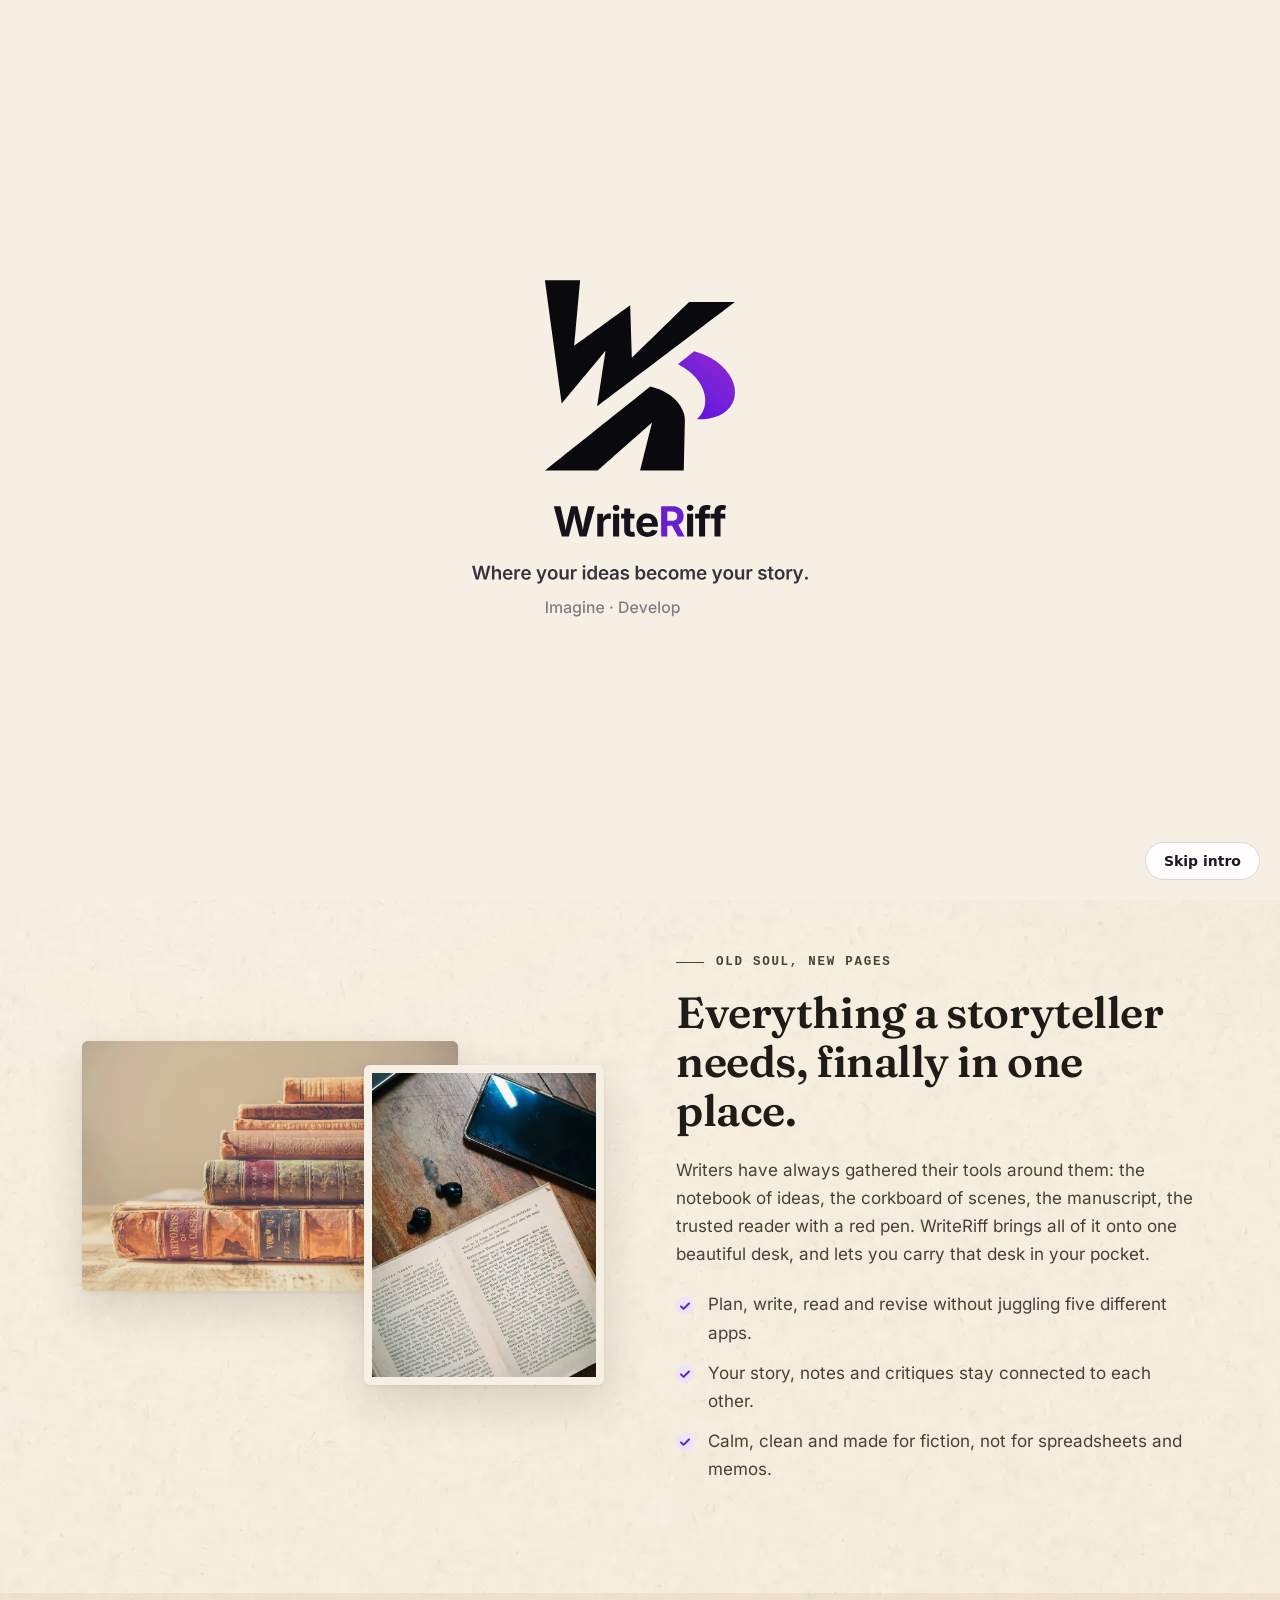
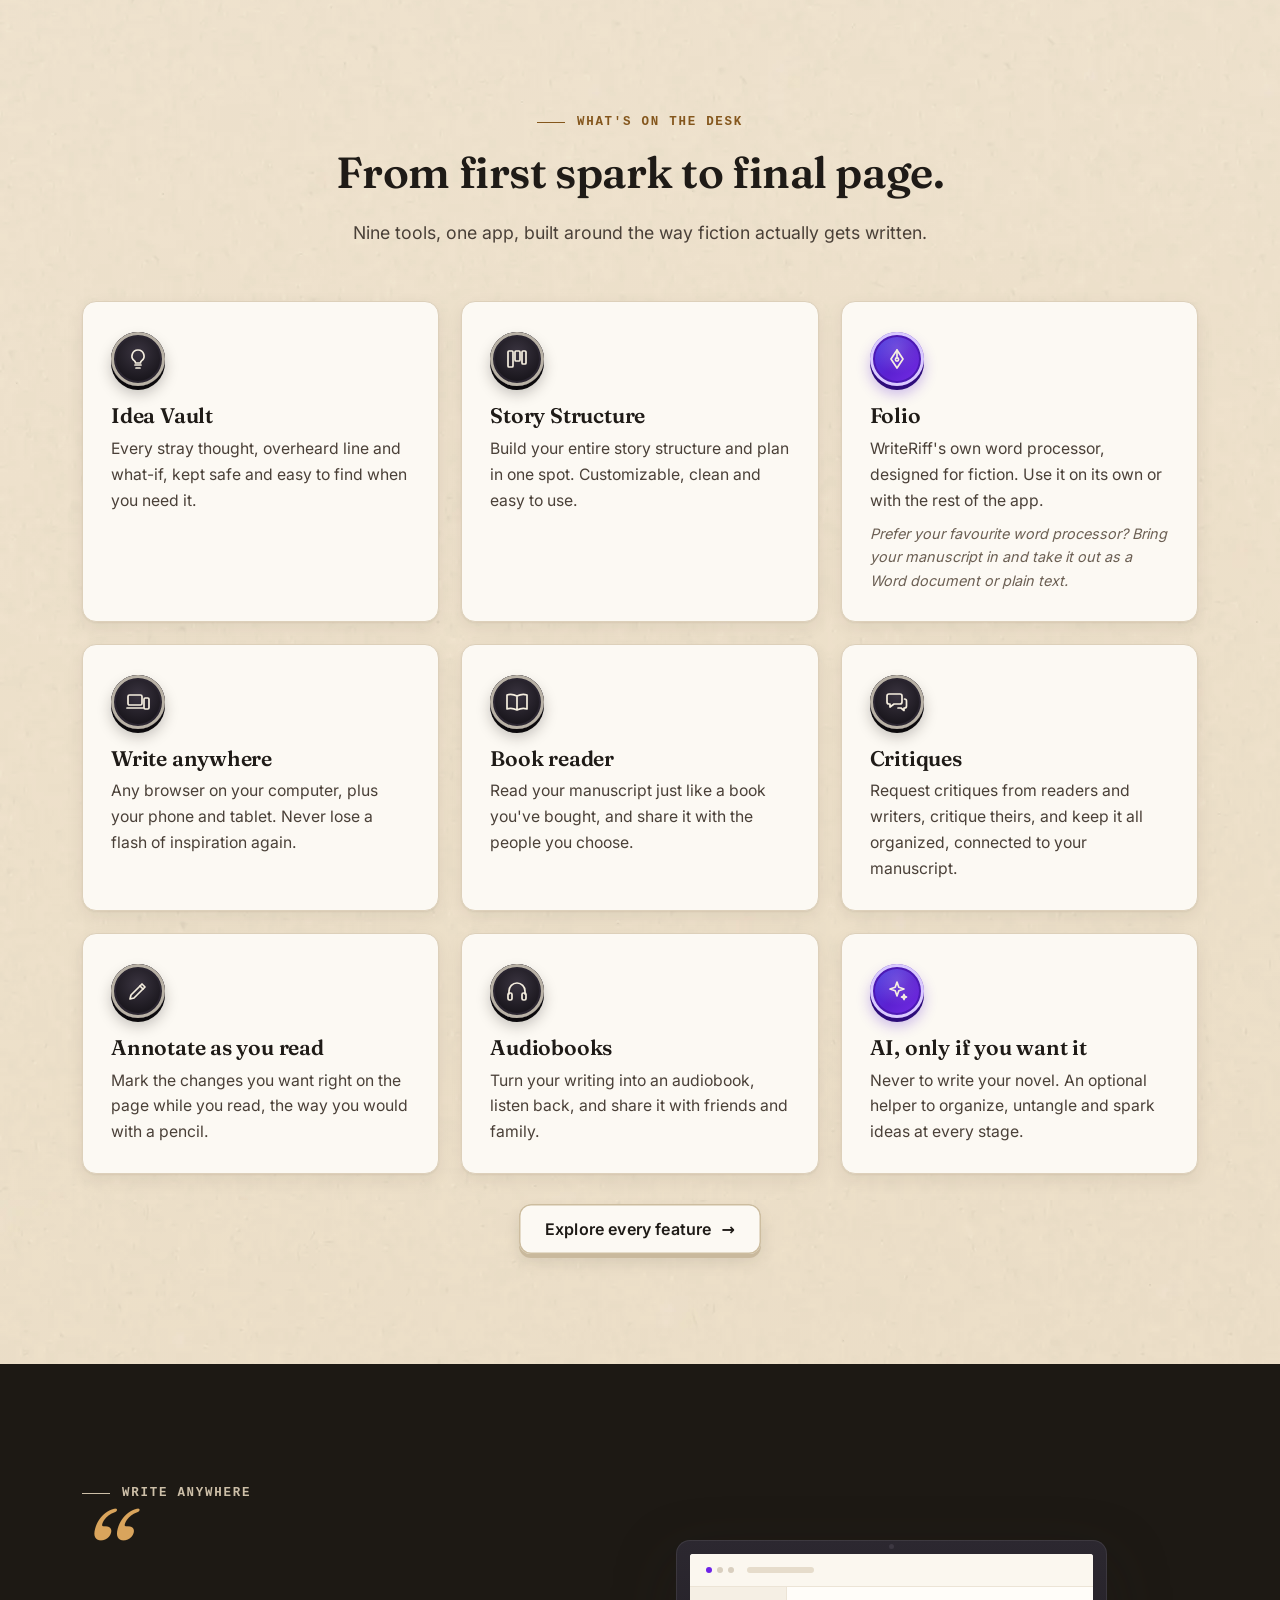
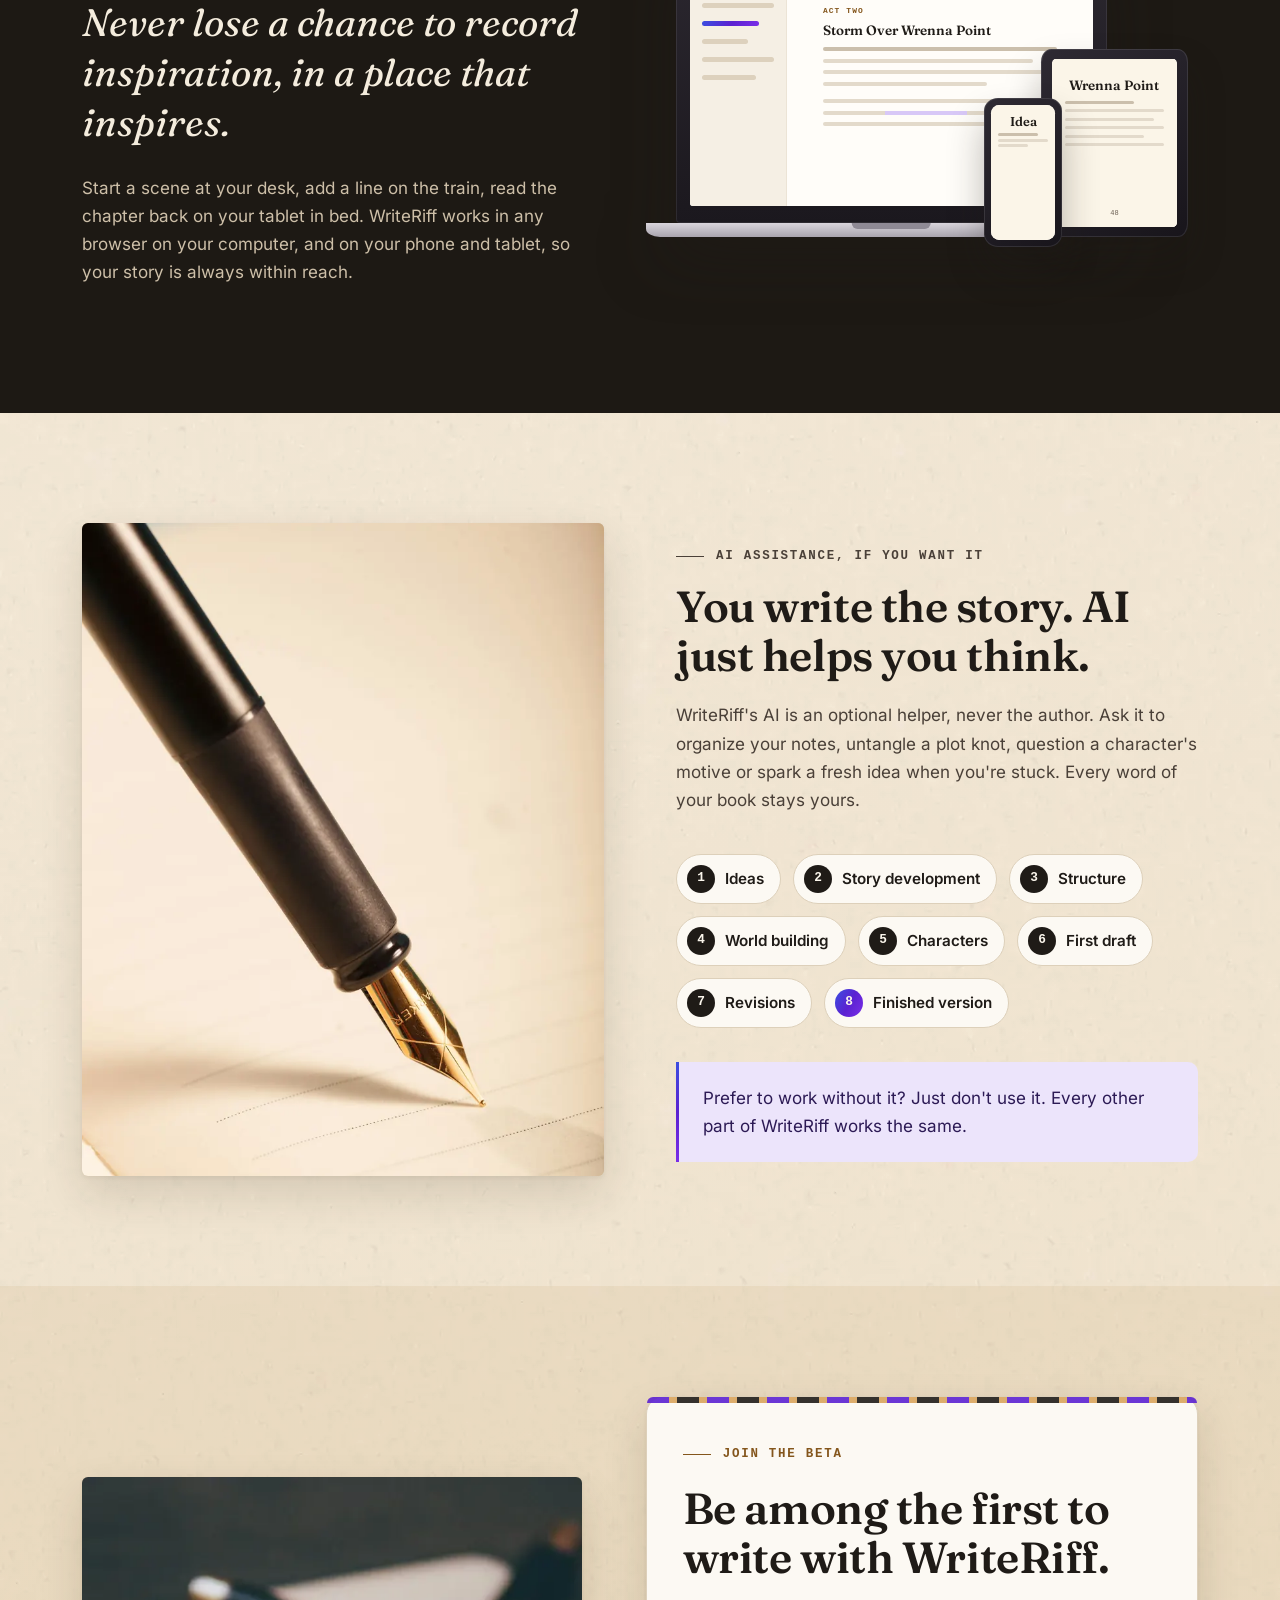
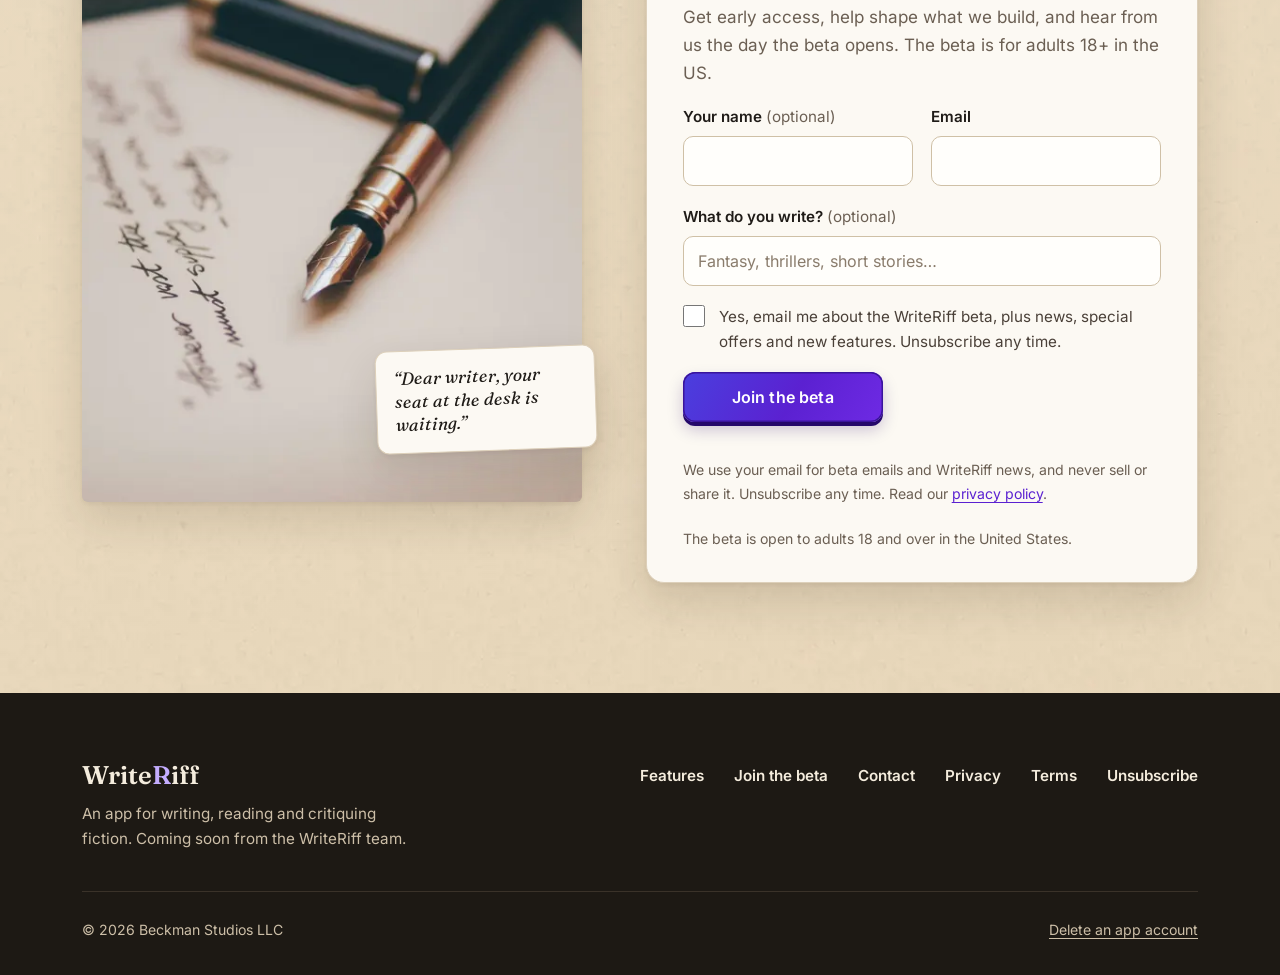
==== index.html @ 27dbdff9 "Search data: structured data on the home page, sitemap, 404 canonical Adds schema.org JSON-LD (Organ" ====
<!doctype html>
<html lang="en">
<head>
<meta charset="utf-8">
<meta name="viewport" content="width=device-width, initial-scale=1">
<script>(function(){document.documentElement.classList.add('js');var q=new URLSearchParams(location.search),s=false;try{s=localStorage.getItem('wr-intro-seen')==='1'}catch(e){}var p=q.get('intro')!=='0'&&(q.get('intro')==='1'||!s);document.documentElement.classList.add(p?'intro-on':'intro-off');if(window.matchMedia&&matchMedia('(prefers-reduced-motion: reduce)').matches)document.documentElement.classList.add('reduced')})()</script>
<title>WriteRiff is coming: write, read and critique fiction in one app</title>
<meta name="description" content="WriteRiff is a new app for fiction writers: plan your story, write in Folio, read your book like a real e-book and trade critiques with readers and writers. Join the beta.">
<link rel="canonical" href="https://writeriff.com/">
<meta property="og:type" content="website">
<meta property="og:site_name" content="WriteRiff">
<meta property="og:title" content="WriteRiff is coming: write, read and critique fiction in one app">
<meta property="og:description" content="WriteRiff is a new app for fiction writers: plan your story, write in Folio, read your book like a real e-book and trade critiques with readers and writers. Join the beta.">
<meta property="og:url" content="https://writeriff.com/">
<meta property="og:image" content="https://writeriff.com/assets/og-image.jpg">
<meta property="og:image:width" content="1200">
<meta property="og:image:height" content="630">
<meta property="og:image:alt" content="WriteRiff is coming: write, read and critique fiction, all in one place.">
<meta name="twitter:card" content="summary_large_image">
<meta name="twitter:title" content="WriteRiff is coming: write, read and critique fiction in one app">
<meta name="twitter:description" content="WriteRiff is a new app for fiction writers: plan your story, write in Folio, read your book like a real e-book and trade critiques with readers and writers. Join the beta.">
<meta name="twitter:image" content="https://writeriff.com/assets/og-image.jpg">
<link rel="icon" href="favicon.ico" sizes="any">
<link rel="icon" type="image/png" sizes="32x32" href="assets/favicon-32.png">
<link rel="apple-touch-icon" href="assets/apple-touch-icon.png">
<meta name="theme-color" content="#f6f0e4">
<link rel="preload" href="assets/fonts/fraunces-latin-600-normal.woff2" as="font" type="font/woff2" crossorigin>
<link rel="preload" href="assets/fonts/inter-latin-400-normal.woff2" as="font" type="font/woff2" crossorigin>
<link rel="stylesheet" href="css/site.css">
<script type="application/ld+json">
{
 "@context": "https://schema.org",
 "@graph": [
  {
   "@type": "Organization",
   "@id": "https://writeriff.com/#organization",
   "name": "Beckman Studios LLC",
   "brand": {
    "@type": "Brand",
    "name": "WriteRiff"
   },
   "url": "https://writeriff.com/",
   "logo": {
    "@type": "ImageObject",
    "url": "https://writeriff.com/assets/icon-512.png",
    "width": 512,
    "height": 512
   },
   "email": "hello@writeriff.com"
  },
  {
   "@type": "WebSite",
   "@id": "https://writeriff.com/#website",
   "name": "WriteRiff",
   "url": "https://writeriff.com/",
   "inLanguage": "en",
   "publisher": {
    "@id": "https://writeriff.com/#organization"
   }
  },
  {
   "@type": "SoftwareApplication",
   "@id": "https://writeriff.com/#app",
   "name": "WriteRiff",
   "description": "An app for writing, reading and critiquing fiction: Idea Vault, Story Structure, the Folio word processor, a book reader, critiques, annotations, audiobooks and optional AI help.",
   "applicationCategory": "BusinessApplication",
   "applicationSubCategory": "Writing",
   "operatingSystem": "Web, iOS, iPadOS, Android",
   "url": "https://writeriff.com/",
   "image": "https://writeriff.com/assets/og-image.jpg",
   "publisher": {
    "@id": "https://writeriff.com/#organization"
   }
  }
 ]
}
</script>
</head>
<body>
<a class="skip" href="#main">Skip to content</a>
<header class="site-header">
  <div class="wrap header-inner">
    <a class="brand" href="./"><span class="brand-mark" id="brandMark" aria-hidden="true"><span class="brand-mark-anim" id="brandMarkAnim"></span></span><span class="brand-word" id="brandWord">Write<span class="r">R</span>iff</span><span class="sr-only"> home</span></a>
    <button class="nav-toggle" type="button" aria-expanded="false" aria-controls="site-nav"><span class="nav-toggle-bars" aria-hidden="true"></span><span>Menu</span></button>
    <nav class="site-nav" id="site-nav" aria-label="Main">
      <a href="features/">Features</a>
      <a href="contact/">Contact</a>
      <a class="key key-primary key-sm" href="beta/">Join the beta</a>
    </nav>
  </div>
</header>
<main id="main">

<section class="hero">
  <div class="wrap hero-grid">
    <div>
      <p class="eyebrow">WriteRiff is coming</p>
      <h1 class="typed" data-typed><span class="typed-vis">Timeless craft. <span class="accent">A modern writing desk.</span></span></h1>
      <p class="lede" data-reveal>WriteRiff is a new app for writing, reading and critiquing fiction. Plan your story, write it in a word processor made for novelists, read it like a finished book and trade critiques with readers and writers, on your computer, phone and tablet.</p>
      <div class="actions" data-reveal data-reveal-delay="120">
        <a class="key key-primary" href="beta/">Join the beta <span class="arrow" aria-hidden="true">&rarr;</span></a>
        <a class="key key-ghost" href="features/">See the features</a>
      </div>
      <p class="hero-note" data-reveal data-reveal-delay="200">We'll email you the moment the beta opens. For adults 18+ in the US.</p>
    </div>

    <div class="hero-visual">
      <div class="stamp" aria-hidden="true"><span>Now in<b>the works</b></span></div>
      <figure class="photo framed hero-photo" data-reveal>
        <img src="assets/img/typewriter-desk.webp" width="1400" height="933" alt="A pale vintage typewriter on a warm wooden desk, seen from above" fetchpriority="high">
        <img class="sepia" src="assets/img/typewriter-desk.webp" width="1400" height="933" alt="" aria-hidden="true">
      </figure>
      <div class="laptop" data-reveal data-reveal-delay="260" aria-hidden="true">
        <div class="laptop-lid">
          <div class="screen">
            <div class="ui">
              <div class="ui-top"><span class="ui-dot p"></span><span class="ui-dot"></span><span class="ui-dot"></span><span class="ui-tab"></span></div>
              <div class="ui-body">
                <div class="ui-side"><i class="on"></i><i></i><i style="width:70%"></i><i></i><i style="width:55%"></i><i style="width:80%"></i></div>
                <div class="ui-page">
                  <div class="ui-chap">Chapter 3</div>
                  <p class="ui-h">The Lamps of Wrenna Point</p>
                  <span class="ui-l dk"></span><span class="ui-l" style="--w:94%"></span><span class="ui-l hl"></span><span class="ui-l" style="--w:88%"></span><span class="ui-l" style="--w:60%"></span>
                  <div class="ui-gap"></div>
                  <span class="ui-l"></span><span class="ui-l" style="--w:91%"></span><span class="ui-l" style="--w:97%"></span><span class="ui-l" style="--w:72%"></span>
                </div>
              </div>
            </div>
            <div class="ui-note"><b>Note</b><i></i><i style="width:70%"></i><i style="width:85%"></i></div>
          </div>
        </div>
        <div class="laptop-base"></div>
      </div>
      <div class="phone" data-reveal data-reveal-delay="420" aria-hidden="true">
        <div class="screen">
          <div class="ui-reader">
            <p class="ui-h">Chapter 3</p>
            <span class="ui-l dk" style="--w:80%"></span><span class="ui-l"></span><span class="ui-l" style="--w:92%"></span><span class="ui-l"></span><span class="ui-l" style="--w:86%"></span><span class="ui-l"></span><span class="ui-l" style="--w:64%"></span>
            <div class="ui-progress"><span></span></div>
            <div class="pg">12 / 248</div>
          </div>
        </div>
      </div>
    </div>
  </div>
</section>

<hr class="rule">

<section class="section">
  <div class="wrap split">
    <div class="split-media collage" data-reveal>
      <figure class="photo">
        <img src="assets/img/old-books.webp" width="1000" height="666" loading="lazy" alt="A stack of old leather-bound books on a wooden table">
        <img class="sepia" src="assets/img/old-books.webp" width="1000" height="666" loading="lazy" alt="" aria-hidden="true">
      </figure>
      <figure class="photo">
        <img src="assets/img/book-phone-laptop.webp" width="720" height="1080" loading="lazy" alt="An open old book beside a smartphone and the corner of a laptop on a wooden desk">
        <img class="sepia" src="assets/img/book-phone-laptop.webp" width="720" height="1080" loading="lazy" alt="" aria-hidden="true">
      </figure>
    </div>
    <div data-reveal data-reveal-delay="120">
      <p class="eyebrow">Old soul, new pages</p>
      <h2>Everything a storyteller needs, finally in one place.</h2>
      <p>Writers have always gathered their tools around them: the notebook of ideas, the corkboard of scenes, the manuscript, the trusted reader with a red pen. WriteRiff brings all of it onto one beautiful desk, and lets you carry that desk in your pocket.</p>
      <ul class="ticks">
        <li>Plan, write, read and revise without juggling five different apps.</li>
        <li>Your story, notes and critiques stay connected to each other.</li>
        <li>Calm, clean and made for fiction, not for spreadsheets and memos.</li>
      </ul>
    </div>
  </div>
</section>

<section class="section band-paper">
  <div class="wrap">
    <div class="section-head center" data-reveal>
      <p class="eyebrow">What's on the desk</p>
      <h2>From first spark to final page.</h2>
      <p>Nine tools, one app, built around the way fiction actually gets written.</p>
    </div>
    <div class="cards">
      <article class="card" data-reveal><span class="keycap"><svg viewBox="0 0 24 24" aria-hidden="true"><path d="M9 18h6M10 21h4M12 3a6 6 0 0 0-3.5 10.9c.6.5 1 1.2 1 2.1h5c0-.9.4-1.6 1-2.1A6 6 0 0 0 12 3z"/></svg></span><h3>Idea Vault</h3><p>Every stray thought, overheard line and what-if, kept safe and easy to find when you need it.</p></article>
      <article class="card" data-reveal data-reveal-delay="80"><span class="keycap"><svg viewBox="0 0 24 24" aria-hidden="true"><rect x="3" y="4" width="5" height="16" rx="1"/><rect x="10" y="4" width="5" height="10" rx="1"/><rect x="17" y="4" width="4" height="13" rx="1"/></svg></span><h3>Story Structure</h3><p>Build your entire story structure and plan in one spot. Customizable, clean and easy to use.</p></article>
      <article class="card" data-reveal data-reveal-delay="160"><span class="keycap p"><svg viewBox="0 0 24 24" aria-hidden="true"><path d="M12 21l-6-9 6-9 6 9-6 9z"/><circle cx="12" cy="12.5" r="1.6"/><path d="M12 3v7.8"/></svg></span><h3>Folio</h3><p>WriteRiff's own word processor, designed for fiction. Use it on its own or with the rest of the app.<span class="io"><em>Prefer your favourite word processor? Bring your manuscript in and take it out as a Word document or plain text.</em></span></p></article>
      <article class="card" data-reveal><span class="keycap"><svg viewBox="0 0 24 24" aria-hidden="true"><rect x="2" y="5" width="14" height="10" rx="1.5"/><path d="M1 18h16"/><rect x="18" y="8" width="5" height="11" rx="1.2"/></svg></span><h3>Write anywhere</h3><p>Any browser on your computer, plus your phone and tablet. Never lose a flash of inspiration again.</p></article>
      <article class="card" data-reveal data-reveal-delay="80"><span class="keycap"><svg viewBox="0 0 24 24" aria-hidden="true"><path d="M2 5c3-1 6-1 10 1v14c-4-2-7-2-10-1zM22 5c-3-1-6-1-10 1v14c4-2 7-2 10-1z"/></svg></span><h3>Book reader</h3><p>Read your manuscript just like a book you've bought, and share it with the people you choose.</p></article>
      <article class="card" data-reveal data-reveal-delay="160"><span class="keycap"><svg viewBox="0 0 24 24" aria-hidden="true"><path d="M4 4h11a2 2 0 0 1 2 2v6a2 2 0 0 1-2 2H9l-4 3v-3H4a2 2 0 0 1-2-2V6a2 2 0 0 1 2-2z"/><path d="M19.5 9a2 2 0 0 1 2 2v5a2 2 0 0 1-2 2H19v2.5L16 18h-3"/></svg></span><h3>Critiques</h3><p>Request critiques from readers and writers, critique theirs, and keep it all organized, connected to your manuscript.</p></article>
      <article class="card" data-reveal><span class="keycap"><svg viewBox="0 0 24 24" aria-hidden="true"><path d="M4 20l1-4L16 5l3 3L8 19l-4 1z"/><path d="M14 7l3 3"/></svg></span><h3>Annotate as you read</h3><p>Mark the changes you want right on the page while you read, the way you would with a pencil.</p></article>
      <article class="card" data-reveal data-reveal-delay="80"><span class="keycap"><svg viewBox="0 0 24 24" aria-hidden="true"><path d="M4 15v-3a8 8 0 0 1 16 0v3"/><rect x="3" y="14" width="4" height="7" rx="1.5"/><rect x="17" y="14" width="4" height="7" rx="1.5"/></svg></span><h3>Audiobooks</h3><p>Turn your writing into an audiobook, listen back, and share it with friends and family.</p></article>
      <article class="card" data-reveal data-reveal-delay="160"><span class="keycap p"><svg viewBox="0 0 24 24" aria-hidden="true"><path d="M12 3l1.8 5.2L19 10l-5.2 1.8L12 17l-1.8-5.2L5 10l5.2-1.8z"/><path d="M19 15.5l.7 1.8 1.8.7-1.8.7-.7 1.8-.7-1.8-1.8-.7 1.8-.7z"/></svg></span><h3>AI, only if you want it</h3><p>Never to write your novel. An optional helper to organize, untangle and spark ideas at every stage.</p></article>
    </div>
    <div class="actions" style="justify-content:center" data-reveal>
      <a class="key key-ghost" href="features/">Explore every feature <span class="arrow" aria-hidden="true">&rarr;</span></a>
    </div>
  </div>
</section>

<section class="section band-night">
  <div class="wrap split">
    <div data-reveal>
      <p class="eyebrow">Write anywhere</p>
      <blockquote class="quote">Never lose a chance to record inspiration, in a place that inspires.</blockquote>
      <p style="margin-top:26px">Start a scene at your desk, add a line on the train, read the chapter back on your tablet in bed. WriteRiff works in any browser on your computer, and on your phone and tablet, so your story is always within reach.</p>
    </div>
    <div class="devices" data-reveal data-reveal-delay="140" aria-hidden="true">
      <div class="laptop">
        <div class="laptop-lid">
          <div class="screen">
            <div class="ui">
              <div class="ui-top"><span class="ui-dot p"></span><span class="ui-dot"></span><span class="ui-dot"></span><span class="ui-tab"></span></div>
              <div class="ui-body">
                <div class="ui-side"><i></i><i class="on"></i><i style="width:65%"></i><i></i><i style="width:75%"></i></div>
                <div class="ui-page">
                  <div class="ui-chap">Act two</div>
                  <p class="ui-h">Storm Over Wrenna Point</p>
                  <span class="ui-l dk"></span><span class="ui-l" style="--w:90%"></span><span class="ui-l" style="--w:96%"></span><span class="ui-l" style="--w:70%"></span>
                  <div class="ui-gap"></div>
                  <span class="ui-l"></span><span class="ui-l hl" style="--w:88%"></span><span class="ui-l" style="--w:93%"></span>
                </div>
              </div>
            </div>
          </div>
        </div>
        <div class="laptop-base"></div>
      </div>
      <div class="tablet">
        <div class="screen">
          <div class="ui-reader">
            <p class="ui-h">Wrenna Point</p>
            <span class="ui-l dk" style="--w:70%"></span><span class="ui-l"></span><span class="ui-l" style="--w:90%"></span><span class="ui-l"></span><span class="ui-l" style="--w:80%"></span><span class="ui-l"></span>
            <div class="pg">48</div>
          </div>
        </div>
      </div>
      <div class="phone">
        <div class="screen">
          <div class="ui-reader">
            <p class="ui-h">Idea</p>
            <span class="ui-l dk" style="--w:80%"></span><span class="ui-l"></span><span class="ui-l" style="--w:60%"></span>
          </div>
        </div>
      </div>
    </div>
  </div>
</section>

<section class="section">
  <div class="wrap split flip">
    <div data-reveal>
      <p class="eyebrow">AI assistance, if you want it</p>
      <h2>You write the story. AI just helps you think.</h2>
      <p>WriteRiff's AI is an optional helper, never the author. Ask it to organize your notes, untangle a plot knot, question a character's motive or spark a fresh idea when you're stuck. Every word of your book stays yours.</p>
      <ol class="stages" aria-label="Stages where AI can help">
        <li>Ideas</li><li>Story development</li><li>Structure</li><li>World building</li><li>Characters</li><li>First draft</li><li>Revisions</li><li>Finished version</li>
      </ol>
      <div class="note-card"><p>Prefer to work without it? Just don't use it. Every other part of WriteRiff works the same.</p></div>
    </div>
    <div class="split-media" data-reveal data-reveal-delay="120">
      <figure class="photo">
        <img src="assets/img/fountain-pen.webp" width="800" height="1200" loading="lazy" alt="Close-up of a fountain pen nib touching cream paper">
        <img class="sepia" src="assets/img/fountain-pen.webp" width="800" height="1200" loading="lazy" alt="" aria-hidden="true">
      </figure>
    </div>
  </div>
</section>

<section class="section band-paper" id="join">
  <div class="wrap cta-grid">
    <div class="cta-photo" data-reveal>
      <figure class="photo">
        <img src="assets/img/pen-letter.webp" width="1000" height="666" loading="lazy" alt="A fountain pen resting on a handwritten letter">
        <img class="sepia" src="assets/img/pen-letter.webp" width="1000" height="666" loading="lazy" alt="" aria-hidden="true">
      </figure>
      <p class="tag">“Dear writer, your seat at the desk is waiting.”</p>
    </div>
    <div class="form-card" data-reveal data-reveal-delay="120">
      <p class="eyebrow">Join the beta</p>
      <h2>Be among the first to write with WriteRiff.</h2>
      <p class="muted">Get early access, help shape what we build, and hear from us the day the beta opens. The beta is for adults 18+ in the US.</p>
      <form class="form" data-wr-form="beta" novalidate>
        <div class="row2">
          <div class="field"><label for="b-name">Your name <span class="opt">(optional)</span></label><input id="b-name" name="name" type="text" autocomplete="name" maxlength="100"></div>
          <div class="field"><label for="b-email">Email</label><input id="b-email" name="email" type="email" autocomplete="email" required maxlength="254"></div>
        </div>
        <div class="field"><label for="b-writes">What do you write? <span class="opt">(optional)</span></label><input id="b-writes" name="writes" type="text" maxlength="200" placeholder="Fantasy, thrillers, short stories…"></div>
        <!-- Wording from Scott, 2026-11-20 (matches the app's "special offers"). One box, unticked, required to join. -->
        <div class="check"><input id="b-updates" name="updates" type="checkbox" required><label for="b-updates">Yes, email me about the WriteRiff beta, plus news, special offers and new features. Unsubscribe any time.</label></div>
        <div class="wr-hp" aria-hidden="true"><label>Company<input name="company" tabindex="-1" autocomplete="off"></label></div>
        <button class="key key-primary" type="submit">Join the beta</button>
        <p class="form-status" data-wr-status role="status" aria-live="polite"></p>
        <p class="form-note">We use your email for beta emails and WriteRiff news, and never sell or share it. Unsubscribe any time. Read our <a href="privacy/">privacy policy</a>.</p>
        <p class="form-note age">The beta is open to adults 18 and over in the United States.</p>
      </form>
    </div>
  </div>
</section>

</main>

<footer class="site-footer">
  <div class="wrap">
    <div class="footer-top">
      <div class="footer-brand">
        <span class="word">Write<span class="r">R</span>iff</span>
        <p>An app for writing, reading and critiquing fiction. Coming soon from the WriteRiff team.</p>
      </div>
      <nav class="footer-nav" aria-label="Footer">
        <a href="features/">Features</a>
        <a href="beta/">Join the beta</a>
        <a href="contact/">Contact</a>
        <a href="privacy/">Privacy</a>
        <a href="terms/">Terms</a>
        <a href="unsubscribe/">Unsubscribe</a>
      </nav>
    </div>
    <div class="footer-bottom">
      <span>&copy; 2026 Beckman Studios LLC</span>
      <a href="delete-account/">Delete an app account</a>
    </div>
  </div>
</footer>
<script src="assets/lottie_light.min.js"></script>
<script src="assets/scribe-logo.js"></script>
<script src="js/wr-intro.js"></script>
<script src="js/wr-reveal.js"></script>
<script src="js/wr-config.js"></script>
<script src="js/wr-forms.js"></script>
<script src="js/site.js"></script>
</body>
</html>
---- css/site.css ----
/* WriteRiff website, Version A: "Antique meets modern".
   Warm paper, ink and brass from the writing tradition; crisp purple, clean sans and device frames from today. */

/* ---------- fonts (self-hosted, SIL Open Font License; see IMAGE-CREDITS.md) ---------- */
@font-face { font-family: "Fraunces"; src: url("../assets/fonts/fraunces-latin-400-normal.woff2") format("woff2"); font-weight: 400; font-style: normal; font-display: swap; }
@font-face { font-family: "Fraunces"; src: url("../assets/fonts/fraunces-latin-600-normal.woff2") format("woff2"); font-weight: 600; font-style: normal; font-display: swap; }
@font-face { font-family: "Fraunces"; src: url("../assets/fonts/fraunces-latin-400-italic.woff2") format("woff2"); font-weight: 400; font-style: italic; font-display: swap; }
@font-face { font-family: "Inter"; src: url("../assets/fonts/inter-latin-400-normal.woff2") format("woff2"); font-weight: 400; font-style: normal; font-display: swap; }
@font-face { font-family: "Inter"; src: url("../assets/fonts/inter-latin-600-normal.woff2") format("woff2"); font-weight: 600; font-style: normal; font-display: swap; }

:root {
  --paper: #f6f0e4;
  --paper-2: #efe5d2;
  --card: #fcf9f3;
  --ink: #1f1b17;
  --ink-2: #4a4038;
  --ink-3: #6b5f53;
  --line: #ddd0ba;
  --brass: #84561c;
  --purple: #5b21d1;
  --purple-2: #6d22e8;
  --purple-soft: #ece4fb;
  /* Logo-style blue-to-purple accent, kept subtle. Text on/with these stays above WCAG AA. */
  --accent-grad: linear-gradient(120deg, #3b4fe0 0%, #5b21d1 52%, #7a2ee8 100%);
  --accent-grad-soft: linear-gradient(120deg, #4a3fde 0%, #5b21d1 55%, #6e2ae4 100%);
  --night: #1d1914;
  --night-2: #2a241d;
  --on-night: #f4ecdd;
  --on-night-2: #cdbfa8;
  --lilac: #c4adff;
  --ok: #2b6a39;
  --bad: #a3261b;
  --serif: "Fraunces", "Iowan Old Style", "Palatino Linotype", Georgia, serif;
  --sans: "Inter", system-ui, -apple-system, "Segoe UI", Roboto, sans-serif;
  --mono: ui-monospace, "Cascadia Mono", "SF Mono", Consolas, "Courier New", monospace;
  --wrap: 1180px;
  --gutter: 32px;
  --radius: 14px;
  --shadow-1: 0 1px 2px rgba(48, 34, 16, .06), 0 6px 18px rgba(48, 34, 16, .07);
  --shadow-2: 0 2px 4px rgba(48, 34, 16, .06), 0 18px 44px rgba(48, 34, 16, .14);
  --intro-bg: #f6f0e4;
  --paper-grain: url("data:image/svg+xml,%3Csvg xmlns='http://www.w3.org/2000/svg' width='220' height='220'%3E%3Cfilter id='n'%3E%3CfeTurbulence type='fractalNoise' baseFrequency='.85' numOctaves='3' stitchTiles='stitch'/%3E%3CfeColorMatrix values='0 0 0 0 .35 0 0 0 0 .25 0 0 0 0 .12 0 0 0 .07 0'/%3E%3C/filter%3E%3Crect width='100%25' height='100%25' filter='url(%23n)'/%3E%3C/svg%3E");
}

/* === PAGE BACKGROUND ===
   Every page-background style lives in this one block so it can be swapped easily.
   - body: the main cream paper (colour + grain)
   - .band-paper: the slightly darker paper bands between sections
   - .band-night: the dark ink bands (text colours for them stay in the "sections" block)
   If the paper colour changes, also check .collage .photo:nth-child(2) border (uses --paper / --paper-2)
   and --intro-bg / theme-color, which match the paper. */
body { background-color: var(--paper); background-image: var(--paper-grain); }
.band-paper { background-color: var(--paper-2); background-image: var(--paper-grain); }
.band-night { background: var(--night); }
/* === END PAGE BACKGROUND === */

*, *::before, *::after { box-sizing: border-box; }
html { -webkit-text-size-adjust: 100%; scroll-padding-top: 88px; }
body {
  margin: 0; color: var(--ink);
  font: 400 17px/1.65 var(--sans); text-rendering: optimizeLegibility; -webkit-font-smoothing: antialiased;
  overflow-x: hidden;
}
img, svg { display: block; max-width: 100%; height: auto; }
a { color: var(--purple); text-underline-offset: 3px; text-decoration-thickness: 1px; }
a:hover { color: var(--purple-2); }
:focus-visible { outline: 3px solid var(--purple-2); outline-offset: 3px; border-radius: 4px; }
h1, h2, h3 { font-family: var(--serif); font-weight: 600; line-height: 1.12; letter-spacing: -.01em; margin: 0 0 .5em; color: var(--ink); }
h1 { font-size: clamp(2.5rem, 5.2vw, 4.4rem); }
h2 { font-size: clamp(1.9rem, 3.4vw, 2.9rem); }
h3 { font-size: 1.32rem; }
p { margin: 0 0 1em; }
.sr-only { position: absolute !important; width: 1px; height: 1px; padding: 0; margin: -1px; overflow: hidden; clip: rect(0 0 0 0); white-space: nowrap; border: 0; }
.wrap { max-width: var(--wrap); margin: 0 auto; padding: 0 var(--gutter); }
.skip { position: absolute; left: 12px; top: -60px; z-index: 300; background: var(--ink); color: #fff; padding: 10px 16px; border-radius: 8px; font-weight: 600; text-decoration: none; transition: transform .2s; }
.skip:focus { top: 12px; color: #fff; }

/* Eyebrow labels: typewriter-style mono with a ruled line */
.eyebrow { display: inline-flex; align-items: center; gap: 12px; font: 600 .78rem/1.2 var(--mono); letter-spacing: .14em; text-transform: uppercase; color: var(--brass); margin: 0 0 18px; }
.eyebrow::before { content: ""; width: 28px; height: 1px; background: currentColor; }
.lede { font-size: 1.18rem; color: var(--ink-2); max-width: 36em; }
.muted { color: var(--ink-3); }
em.serif, .serif-i { font-family: var(--serif); font-style: italic; font-weight: 400; }

/* ---------- typewriter-key buttons ---------- */
.key {
  --k-bg: var(--ink); --k-fg: #fbf6ec; --k-edge: #000;
  position: relative; display: inline-flex; align-items: center; justify-content: center; gap: 10px;
  min-height: 50px; padding: 0 26px; border: 0; border-radius: 12px; cursor: pointer;
  font: 600 1rem/1 var(--sans); letter-spacing: .01em; text-decoration: none;
  color: var(--k-fg); background: var(--k-bg);
  box-shadow: inset 0 0 0 2px rgba(255, 255, 255, .14), inset 0 -3px 0 rgba(0, 0, 0, .28), 0 4px 0 var(--k-edge), 0 8px 18px rgba(31, 27, 23, .22);
  transform: translateY(0); transition: transform .14s ease, box-shadow .14s ease, background-color .2s;
}
.key:hover { color: var(--k-fg); transform: translateY(-2px); box-shadow: inset 0 0 0 2px rgba(255, 255, 255, .18), inset 0 -3px 0 rgba(0, 0, 0, .28), 0 6px 0 var(--k-edge), 0 12px 22px rgba(31, 27, 23, .24); }
.key:active { transform: translateY(3px); box-shadow: inset 0 0 0 2px rgba(255, 255, 255, .12), inset 0 -1px 0 rgba(0, 0, 0, .28), 0 1px 0 var(--k-edge), 0 3px 8px rgba(31, 27, 23, .2); }
/* Primary "Join the beta" button: a soft blue-to-purple gradient like the logo, no hard edge under the face.
   Hover: a slight grow, a soft glow, and a lighter gradient layer that fades in (opacity only).
   The look is set by the --jb-* variables; buttons.html shows the variations (.jb-a ... .jb-d). Site = .jb-a values. */
.key-primary {
  --jb-face: linear-gradient(120deg, #4a3fde 0%, #5b21d1 55%, #6e2ae4 100%);
  --jb-light: linear-gradient(120deg, #5d55ea 0%, #6c37dc 55%, #8443ee 100%);
  --jb-inset: 0 0 0 transparent;
  --jb-shadow: 0 2px 4px rgba(59, 30, 150, .16), 0 8px 20px rgba(80, 40, 200, .22);
  --jb-glow: 0 4px 10px rgba(59, 30, 150, .16), 0 12px 30px rgba(108, 60, 235, .38);
  isolation: isolate; color: #fff; background: var(--jb-face);
  box-shadow: var(--jb-inset), var(--jb-shadow);
  transition: transform .18s ease, box-shadow .25s ease;
}
.key-primary::before {
  content: ""; position: absolute; inset: 0; z-index: -1; border-radius: inherit;
  background: var(--jb-light); opacity: 0; transition: opacity .25s ease;
}
.key-primary:hover, .key-primary:focus-visible { color: #fff; transform: scale(1.035); box-shadow: var(--jb-inset), var(--jb-glow); }
.key-primary:hover::before, .key-primary:focus-visible::before, .key-primary.is-hover::before { opacity: 1; }
.key-primary.is-hover { transform: scale(1.035); box-shadow: var(--jb-inset), var(--jb-glow); } /* sampler: frozen hover preview */
.key-primary:active { transform: scale(.985); box-shadow: var(--jb-inset), var(--jb-shadow); }
.key-primary:focus-visible { outline: 3px solid #3b4fe0; outline-offset: 3px; }
/* sampler variations (buttons.html only) */
.jb-b { --jb-inset: inset 0 1px 0 rgba(255, 255, 255, .22); --jb-face: linear-gradient(rgba(255, 255, 255, .10), rgba(255, 255, 255, 0) 55%), linear-gradient(120deg, #4a3fde 0%, #5b21d1 55%, #6e2ae4 100%); }
.jb-c { --jb-face: linear-gradient(120deg, #3b4fe0 0%, #5b21d1 52%, #7a2ee8 100%); --jb-light: linear-gradient(120deg, #5466ee 0%, #6d37e2 52%, #8f4cf2 100%); }
.jb-d { --jb-face: #5b21d1; --jb-light: #6c35e0; }
.key-ghost { --k-bg: var(--card); --k-fg: var(--ink); --k-edge: #c9b99d; box-shadow: inset 0 0 0 1.5px #cdbd9f, 0 4px 0 var(--k-edge), 0 8px 16px rgba(31, 27, 23, .10); }
.key-ghost:hover { box-shadow: inset 0 0 0 1.5px #bba987, 0 6px 0 var(--k-edge), 0 12px 20px rgba(31, 27, 23, .12); }
.key-ghost:active { box-shadow: inset 0 0 0 1.5px #bba987, 0 1px 0 var(--k-edge); }
.key-sm { min-height: 42px; padding: 0 18px; font-size: .95rem; border-radius: 10px; }
.key .arrow { transition: transform .2s ease; }
.key:hover .arrow { transform: translateX(3px); }
.actions { display: flex; flex-wrap: wrap; gap: 16px 18px; align-items: center; margin-top: 30px; }

/* ---------- header ---------- */
.site-header { position: sticky; top: 0; z-index: 100; background: rgba(252, 249, 243, .92); border-bottom: 1px solid rgba(221, 208, 186, .8); }
@supports (backdrop-filter: blur(8px)) { .site-header { background: rgba(252, 249, 243, .82); backdrop-filter: saturate(1.4) blur(10px); } }
.header-inner { display: flex; align-items: center; justify-content: space-between; height: 72px; }
.brand { display: inline-flex; align-items: center; gap: 10px; text-decoration: none; color: var(--ink); }
.brand-mark { position: relative; display: block; height: 38px; width: 38px; overflow: hidden; }
.brand-mark-anim { position: absolute; left: 0; top: 0; }
.brand-word { font: 600 1.42rem/1 var(--serif); letter-spacing: -.01em; color: var(--ink); }
.brand-word .r { color: var(--purple); }
.site-nav { display: flex; align-items: center; gap: 30px; }
.site-nav a:not(.key) { position: relative; color: var(--ink); text-decoration: none; font-weight: 600; font-size: .98rem; padding: 6px 0; }
.site-nav a:not(.key)::after { content: ""; position: absolute; left: 0; right: 0; bottom: 0; height: 2px; background: var(--accent-grad); transform: scaleX(0); transform-origin: left; transition: transform .25s ease; }
.site-nav a:not(.key):hover::after, .site-nav a[aria-current="page"]::after { transform: scaleX(1); }
.nav-toggle { display: none; }

@media (max-width: 760px) {
  .nav-toggle { display: inline-flex; align-items: center; gap: 10px; height: 44px; padding: 0 14px; border: 1.5px solid var(--line); border-radius: 10px; background: var(--card); color: var(--ink); font: 600 .95rem/1 var(--sans); cursor: pointer; }
  .nav-toggle-bars, .nav-toggle-bars::before, .nav-toggle-bars::after { display: block; width: 18px; height: 2px; background: currentColor; border-radius: 2px; transition: transform .25s ease, opacity .2s; }
  .nav-toggle-bars { position: relative; }
  .nav-toggle-bars::before, .nav-toggle-bars::after { content: ""; position: absolute; left: 0; }
  .nav-toggle-bars::before { top: -6px; }
  .nav-toggle-bars::after { top: 6px; }
  .nav-open .nav-toggle-bars { background: transparent; }
  .nav-open .nav-toggle-bars::before { transform: translateY(6px) rotate(45deg); }
  .nav-open .nav-toggle-bars::after { transform: translateY(-6px) rotate(-45deg); }
  .site-nav { position: absolute; left: 0; right: 0; top: 100%; flex-direction: column; align-items: stretch; gap: 0; padding: 8px 16px 20px; background: var(--card); border-bottom: 1px solid var(--line); box-shadow: 0 18px 30px rgba(31, 27, 23, .12);
    opacity: 0; transform: translateY(-8px); visibility: hidden; transition: opacity .2s ease, transform .2s ease, visibility 0s linear .2s; }
  .nav-open .site-nav { opacity: 1; transform: none; visibility: visible; transition: opacity .2s ease, transform .2s ease; }
  .site-nav a:not(.key) { padding: 14px 4px; border-bottom: 1px solid var(--line); font-size: 1.05rem; }
  .site-nav a:not(.key)::after { display: none; }
  .site-nav .key { margin-top: 16px; }
  .no-js .site-nav { position: static; opacity: 1; visibility: visible; transform: none; }
}

/* ---------- sections ---------- */
main { display: block; }
.section { padding: 110px 0; position: relative; }
.section-tight { padding: 80px 0; }
.section-head { max-width: 720px; margin-bottom: 54px; }
.section-head.center { margin-left: auto; margin-right: auto; text-align: center; }
.section-head.center .eyebrow { justify-content: center; }
.section-head p:not(.eyebrow) { color: var(--ink-2); font-size: 1.1rem; }
.rule { border: 0; height: 1px; background: linear-gradient(90deg, transparent, var(--line) 15%, var(--line) 85%, transparent); margin: 0; }
.band-night { color: var(--on-night); } /* background: see PAGE BACKGROUND block at the top */
.band-night h2, .band-night h3 { color: var(--on-night); }
.band-night .eyebrow { color: #d9a45c; }
.band-night p { color: var(--on-night-2); }
.band-night a { color: var(--lilac); }
.screen p, .band-night .screen .ui-h { color: var(--ink); }
.band-night .split p, .band-night .ticks li { color: var(--on-night-2); }

/* ---------- hero ---------- */
.hero { padding: 72px 0 96px; overflow: hidden; }
.hero-grid { display: grid; grid-template-columns: 1.02fr 1fr; gap: 64px; align-items: center; }
.hero h1 { margin-bottom: 26px; max-width: 11.5em; }
.hero .lede { margin-bottom: 0; }
.hero-note { margin-top: 22px; font-size: .92rem; color: var(--ink-3); display: flex; align-items: center; gap: 10px; }
.hero-note::before { content: ""; width: 8px; height: 8px; border-radius: 50%; background: var(--accent-grad); box-shadow: 0 0 0 4px var(--purple-soft); flex: none; }
.page-hero { padding: 80px 0 64px; }
.page-hero h1 { max-width: 12em; }
.page-hero .lede { margin-bottom: 0; }

/* Typed headline: the real text is read by screen readers; the visible copy types itself once, then the caret blinks. */
.typed { position: relative; }
.typed-vis .w { white-space: nowrap; }
.js .typed-vis:not(.is-armed) { opacity: 0; animation: typed-fallback 0s linear 2.5s forwards; } /* safety: show text if the script never runs */
@keyframes typed-fallback { to { opacity: 1; } }
.js .typed-vis.is-armed .ch { opacity: 0; }
.js .typed-vis.is-armed .ch.on { opacity: 1; }
.caret { position: absolute; left: 0; top: 0; width: 4px; border-radius: 2px; background: linear-gradient(#5b4ae6, #6d2ae6); opacity: 0; pointer-events: none; will-change: transform; }
.caret.show { opacity: 1; }
.caret.blink { animation: caret-blink 1.05s steps(1, end) infinite; }
@keyframes caret-blink { 0%, 55% { opacity: 1; } 56%, 100% { opacity: 0; } }
.typed .accent { color: var(--purple); } /* solid fallback */
@supports ((-webkit-background-clip: text) or (background-clip: text)) {
  .typed .accent { background: var(--accent-grad-soft); -webkit-background-clip: text; background-clip: text; -webkit-text-fill-color: transparent; color: transparent; }
}
.typed .ital { font-style: italic; font-weight: 400; }

/* Hero visual: an antique photo with a modern laptop and phone laid over it */
.hero-visual { position: relative; padding: 0 0 150px 0; }
.hero-photo { width: 94%; margin-left: auto; transform: rotate(1.2deg); }
.hero-visual .laptop { position: absolute; left: -4%; bottom: 0; width: 62%; }
.hero-visual .phone { position: absolute; right: 4%; bottom: -16px; width: 17%; }
.stamp { position: absolute; top: -18px; left: 4%; z-index: 3; display: grid; place-items: center; width: 108px; height: 108px; border-radius: 50%; border: 2px dashed rgba(91, 33, 209, .55); color: var(--purple); background: rgba(252, 249, 243, .9); transform: rotate(-12deg); text-align: center; font: 600 .7rem/1.25 var(--mono); letter-spacing: .12em; text-transform: uppercase; box-shadow: var(--shadow-1); }
.stamp b { display: block; font: 600 1.05rem/1.1 var(--serif); letter-spacing: 0; text-transform: none; font-style: italic; }

/* ---------- photos: start in sepia, bloom into colour when revealed ---------- */
.photo { position: relative; margin: 0; border-radius: 6px; overflow: hidden; background: #d8c7a8; box-shadow: var(--shadow-2); }
.photo img { width: 100%; height: 100%; object-fit: cover; }
.photo .sepia { position: absolute; inset: 0; filter: sepia(.9) saturate(.75) contrast(.95) brightness(1.02); opacity: 1; transition: opacity 1.8s ease .35s; }
.photo.framed { padding: 10px; background: #fffdf8; border-radius: 4px; }
.photo.framed img, .photo.framed .sepia { border-radius: 2px; }
.photo.framed .sepia { inset: 10px; width: calc(100% - 20px); height: calc(100% - 20px); }
.is-in .photo .sepia, .photo.is-in .sepia { opacity: 0; }
.photo figcaption { position: absolute; left: 12px; bottom: 12px; font: 600 .72rem/1 var(--mono); letter-spacing: .12em; text-transform: uppercase; color: #fff; background: rgba(31, 27, 23, .62); padding: 7px 10px; border-radius: 4px; }
.photo.framed figcaption { left: 22px; bottom: 22px; }

/* ---------- device mockups (illustrative only, not real app screens) ---------- */
.laptop { filter: drop-shadow(0 22px 30px rgba(31, 27, 23, .25)); }
.laptop-lid { position: relative; padding: 3.2% 3.2% 4%; background: linear-gradient(#2c2830, #1b181e); border-radius: 14px 14px 4px 4px; box-shadow: inset 0 0 0 1px rgba(255, 255, 255, .08); }
.laptop-lid::before { content: ""; position: absolute; top: 1.3%; left: 50%; width: 5px; height: 5px; margin-left: -2.5px; border-radius: 50%; background: #3d3842; }
.laptop-base { position: relative; height: 0; padding-bottom: 3.2%; margin: 0 -7%; background: linear-gradient(#d9d5dc, #a9a4ae); border-radius: 0 0 14px 14px / 0 0 60% 60%; }
.laptop-base::before { content: ""; position: absolute; left: 50%; top: 0; width: 16%; height: 38%; transform: translateX(-50%); background: #8f8a95; border-radius: 0 0 8px 8px; }
.screen { position: relative; overflow: hidden; background: #fffdf9; border-radius: 3px; aspect-ratio: 16 / 10; }
.phone { padding: clamp(4px, .55vw, 8px); background: linear-gradient(145deg, #2e2a33, #18151b); border-radius: 18% / 8.5%; box-shadow: inset 0 0 0 1px rgba(255, 255, 255, .1), 0 22px 36px rgba(31, 27, 23, .3); }
.phone .screen { aspect-ratio: 9 / 19; border-radius: 13% / 6%; }
.tablet { padding: clamp(6px, .8vw, 12px); background: linear-gradient(145deg, #2e2a33, #18151b); border-radius: 7%; box-shadow: inset 0 0 0 1px rgba(255, 255, 255, .1), 0 22px 36px rgba(31, 27, 23, .26); }
.tablet .screen { aspect-ratio: 3 / 4; border-radius: 3%; }

/* Screen UI shapes */
.ui { position: absolute; inset: 0; display: flex; flex-direction: column; font-family: var(--sans); color: var(--ink); }
.ui-top { display: flex; align-items: center; gap: 5px; padding: 3.2% 4%; border-bottom: 1px solid #ece4d6; background: #fbf7ef; }
.ui-dot { width: 6px; height: 6px; border-radius: 50%; background: #d9cfbf; }
.ui-dot.p { background: var(--purple-2); }
.ui-tab { margin-left: 8px; height: 6px; width: 18%; border-radius: 3px; background: #e6dccb; }
.ui-body { flex: 1; display: flex; min-height: 0; }
.ui-side { width: 24%; padding: 4% 3%; background: #f5efe4; border-right: 1px solid #ece4d6; display: flex; flex-direction: column; gap: 7%; }
.ui-side i { display: block; height: 5px; border-radius: 3px; background: #ddd1bd; }
.ui-side i.on { background: var(--accent-grad); width: 80%; }
.ui-page { flex: 1; padding: 5% 9% 0; overflow: hidden; }
.ui-h { font: 600 clamp(8px, 1.15vw, 15px)/1.2 var(--serif); margin: 0 0 4%; color: var(--ink); white-space: nowrap; }
.ui-chap { font: 600 clamp(6px, .62vw, 9px)/1 var(--mono); letter-spacing: .14em; text-transform: uppercase; color: var(--brass); margin-bottom: 3%; }
.ui-l { display: block; height: 4px; border-radius: 2px; background: #e3dacb; margin: 0 0 3.2%; width: var(--w, 100%); }
.ui-l.hl { background: linear-gradient(90deg, #e3dacb 0 30%, #d8c8f7 30% 70%, #e3dacb 70%); }
.ui-l.dk { background: #cbbfac; }
.ui-gap { height: 3%; }
.ui-note { position: absolute; right: 4%; top: 52%; width: 26%; padding: 3%; border-radius: 6px; background: #fff; box-shadow: 0 6px 16px rgba(31, 27, 23, .14); border-left: 3px solid var(--purple-2); }
.ui-note i { display: block; height: 3px; border-radius: 2px; background: #e3dacb; margin: 6% 0; }
.ui-note b { display: block; font: 600 clamp(6px, .6vw, 9px)/1 var(--sans); color: var(--purple); }
.ui-reader { position: absolute; inset: 0; display: flex; flex-direction: column; padding: 14% 11% 8%; background: #fbf5e8; }
.ui-reader .ui-h { text-align: center; font-size: clamp(7px, 1vw, 13px); margin-bottom: 8%; }
.ui-reader .drop { float: left; font: 600 2.2em/0.8 var(--serif); color: var(--purple); margin: 2px 4px 0 0; }
.ui-reader .ui-l { height: 3px; margin-bottom: 5.5%; }
.ui-reader .pg { margin-top: auto; text-align: center; font: 400 clamp(6px, .55vw, 8px)/1 var(--mono); color: var(--ink-3); }
.ui-progress { height: 3px; background: #eadfcd; border-radius: 2px; margin-top: 6%; }
.ui-progress span { display: block; width: 46%; height: 100%; border-radius: 2px; background: var(--accent-grad); }

/* ---------- feature cards ---------- */
.cards { display: grid; grid-template-columns: repeat(3, 1fr); gap: 22px; }
.card { position: relative; padding: 30px 28px 28px; background: var(--card); border: 1px solid var(--line); border-radius: var(--radius); box-shadow: var(--shadow-1); transition: transform .3s cubic-bezier(.2, .7, .2, 1), box-shadow .3s ease; }
.card:hover { transform: translateY(-4px); box-shadow: var(--shadow-2); }
.card h3 { margin: 18px 0 8px; }
.card p { margin: 0; color: var(--ink-2); font-size: .98rem; }
.card .more { display: inline-block; margin-top: 14px; font-weight: 600; font-size: .95rem; text-decoration: none; }
/* round typewriter key cap used as an icon */
.keycap { display: grid; place-items: center; width: 54px; height: 54px; border-radius: 50%; background: radial-gradient(circle at 50% 38%, #3a3440, #17141a 70%); color: #f6efe0; font: 600 1.25rem/1 var(--serif); box-shadow: inset 0 0 0 3px #b9b2a6, inset 0 0 0 5px #2a2530, 0 4px 0 #0c0a0d, 0 8px 14px rgba(31, 27, 23, .25); transition: transform .2s ease; }
.keycap svg { width: 24px; height: 24px; stroke: currentColor; fill: none; stroke-width: 1.7; stroke-linecap: round; stroke-linejoin: round; }
.card:hover .keycap { transform: translateY(2px); }
.keycap.p { background: radial-gradient(circle at 50% 30%, rgba(255, 255, 255, .16), rgba(255, 255, 255, 0) 55%), linear-gradient(135deg, #4a44e2 0%, #5b21d1 55%, #7a2ee8 100%); box-shadow: inset 0 0 0 3px #d9c9ff, inset 0 0 0 5px #4c19b4, 0 4px 0 #2d0d7a, 0 8px 14px rgba(91, 33, 209, .3); }

/* ---------- split rows ---------- */
.split { display: grid; grid-template-columns: 1fr 1fr; gap: 72px; align-items: center; }
.split.flip > :first-child { order: 2; }
.split-media { position: relative; }
.split p { color: var(--ink-2); }
.ticks { list-style: none; padding: 0; margin: 22px 0 0; display: grid; gap: 12px; }
.ticks li { position: relative; padding-left: 32px; color: var(--ink-2); }
.ticks li::before { content: ""; position: absolute; left: 0; top: .38em; width: 18px; height: 18px; border-radius: 50%; background: var(--purple-soft) url("data:image/svg+xml,%3Csvg xmlns='http://www.w3.org/2000/svg' viewBox='0 0 18 18'%3E%3Cpath d='M5 9.4l2.6 2.5L13 6.5' fill='none' stroke='%235b21d1' stroke-width='2' stroke-linecap='round' stroke-linejoin='round'/%3E%3C/svg%3E") center / 18px no-repeat; }
.band-night .ticks li { color: var(--on-night-2); }
.band-night .ticks li::before { background-color: rgba(196, 173, 255, .16); }

.split-media > .photo { aspect-ratio: 4 / 5; }
.split-media > .photo[data-wide], #ai .split-media > .photo { aspect-ratio: 4 / 3; }
.collage { position: relative; padding-bottom: 18%; }
.collage > .photo:first-child { aspect-ratio: 3 / 2; }
.collage > .photo:nth-child(2) { aspect-ratio: 3 / 4; }
.collage .photo:first-child { width: 72%; }
.collage .photo:nth-child(2) { position: absolute; right: 0; bottom: 0; width: 46%; border: 8px solid var(--paper); }
.band-paper .collage .photo:nth-child(2) { border-color: var(--paper-2); }

/* ---------- quote ---------- */
.quote { font: 400 italic clamp(1.6rem, 3vw, 2.4rem)/1.3 var(--serif); margin: 0; color: var(--on-night); max-width: 22em; }
.quote::before { content: "\201C"; display: block; font-size: 3em; line-height: .6; color: #d9a45c; margin-bottom: 10px; }
.devices { position: relative; display: grid; grid-template-columns: 1fr; align-items: end; padding: 0 4% 0 0; }
.devices .laptop { width: 86%; }
.devices .tablet { position: absolute; right: 2%; bottom: 0; width: 28%; }
.devices .phone { position: absolute; right: 26%; bottom: -10px; width: 15%; }

/* ---------- AI stages ribbon ---------- */
.stages { list-style: none; margin: 40px 0 0; padding: 0; display: flex; flex-wrap: wrap; gap: 12px; counter-reset: st; }
.stages li { counter-increment: st; display: inline-flex; align-items: center; gap: 10px; padding: 10px 16px 10px 10px; background: var(--card); border: 1px solid var(--line); border-radius: 999px; font-weight: 600; font-size: .95rem; transition: transform .25s ease, border-color .25s; }
.stages li::before { content: counter(st); display: grid; place-items: center; width: 28px; height: 28px; border-radius: 50%; background: var(--ink); color: #fbf6ec; font: 600 .8rem/1 var(--mono); }
.stages li:hover { transform: translateY(-2px); border-color: #c5b392; }
.stages li:last-child::before { background: var(--accent-grad); }
.note-card { margin-top: 34px; padding: 22px 24px; border-left: 3px solid var(--purple); border-image: linear-gradient(#3b4fe0, #5b21d1 50%, #7a2ee8) 1; background: var(--purple-soft); border-radius: 0 10px 10px 0; color: #2c1a55; }
.note-card p { margin: 0; color: #2c1a55; }

/* ---------- forms ---------- */
.form-card { position: relative; padding: 38px 36px 32px; background: var(--card); border: 1px solid var(--line); border-radius: 18px; box-shadow: var(--shadow-2); }
.form-card::before { content: ""; position: absolute; left: 0; right: 0; top: 0; height: 6px; border-radius: 18px 18px 0 0; background: repeating-linear-gradient(90deg, var(--purple) 0 22px, #d9a45c 22px 30px, var(--ink) 30px 52px, #d9a45c 52px 60px); opacity: .9; }
.form-card h2, .form-card h3 { margin-top: 4px; }
.form { display: grid; gap: 18px; }
.form .row2 { display: grid; grid-template-columns: 1fr 1fr; gap: 18px; }
.field label, .field .label { display: block; margin-bottom: 7px; font-weight: 600; font-size: .95rem; color: var(--ink); }
.opt { font-weight: 400; color: var(--ink-3); }
.field input, .field select, .field textarea {
  width: 100%; min-height: 50px; padding: 12px 14px; border: 1.5px solid #cfc0a6; border-radius: 10px; background: #fffefb; color: var(--ink);
  font: 400 1rem/1.4 var(--sans); transition: border-color .2s, box-shadow .2s; -webkit-appearance: none; appearance: none;
}
.field select { background-image: url("data:image/svg+xml,%3Csvg xmlns='http://www.w3.org/2000/svg' viewBox='0 0 12 8'%3E%3Cpath d='M1 1.5l5 5 5-5' fill='none' stroke='%234a4038' stroke-width='1.8' stroke-linecap='round'/%3E%3C/svg%3E"); background-repeat: no-repeat; background-position: right 14px center; background-size: 12px; padding-right: 40px; }
.field textarea { min-height: 160px; resize: vertical; }
.field input::placeholder, .field textarea::placeholder { color: #8a7c6c; }
.field input:hover, .field select:hover, .field textarea:hover { border-color: #b7a684; }
.field input:focus, .field select:focus, .field textarea:focus { outline: none; border-color: var(--purple-2); box-shadow: 0 0 0 4px rgba(109, 34, 232, .18); }
.check { display: grid; grid-template-columns: 24px 1fr; gap: 12px; align-items: start; font-size: .95rem; color: var(--ink-2); }
.check input { width: 22px; height: 22px; margin: 1px 0 0; accent-color: var(--purple); cursor: pointer; }
.check label { cursor: pointer; }
[aria-invalid="true"] { border-color: var(--bad) !important; box-shadow: 0 0 0 4px rgba(163, 38, 27, .14) !important; }
.check input[aria-invalid="true"] { outline: 2px solid var(--bad); outline-offset: 2px; }
.form .key { justify-self: start; min-width: 200px; }
.form-status { margin: 0; min-height: 1.5em; font-size: .97rem; font-weight: 600; color: var(--ink-2); }
.form-status:empty { min-height: 0; }
.is-sending .form-status { color: var(--ink-3); }
.is-sending [type="submit"] { opacity: .7; cursor: progress; transform: translateY(2px); }
.is-done .form-status { color: var(--ok); padding: 12px 14px; background: #e6f1e3; border-radius: 10px; }
.is-error .form-status { color: var(--bad); padding: 12px 14px; background: #f7e6e1; border-radius: 10px; }
.form-note { margin: 0; font-size: .88rem; color: var(--ink-3); }

/* ---------- beta CTA block ---------- */
.cta-grid { display: grid; grid-template-columns: .95fr 1.05fr; gap: 64px; align-items: center; }
.cta-photo { position: relative; }
.cta-photo .photo { aspect-ratio: 4 / 5; }
.cta-photo .tag { position: absolute; right: -14px; bottom: 34px; padding: 16px 18px; background: var(--card); border: 1px solid var(--line); border-radius: 12px; box-shadow: var(--shadow-2); font: 400 italic 1.1rem/1.3 var(--serif); max-width: 220px; transform: rotate(-2deg); }
.perks { display: grid; grid-template-columns: repeat(3, 1fr); gap: 22px; }
.perk { padding: 28px; background: var(--card); border: 1px solid var(--line); border-radius: var(--radius); }
.perk .num { font: 600 .8rem/1 var(--mono); letter-spacing: .14em; color: var(--brass); }
.perk h3 { margin: 12px 0 8px; }
.perk p { margin: 0; color: var(--ink-2); }

/* ---------- features page ---------- */
.feature { padding: 96px 0; }
.feature + .feature { border-top: 1px solid var(--line); }
.feature .split { gap: 80px; }
.feature h2 { font-size: clamp(1.8rem, 3vw, 2.5rem); }
.feature .keycap { margin-bottom: 22px; }
.toc { display: flex; flex-wrap: wrap; gap: 10px; margin-top: 34px; }
.toc a { display: inline-block; padding: 9px 15px; border: 1px solid var(--line); border-radius: 999px; background: var(--card); color: var(--ink); text-decoration: none; font-weight: 600; font-size: .92rem; transition: transform .2s ease, border-color .2s; }
.toc a:hover { transform: translateY(-2px); border-color: var(--purple-2); color: var(--purple); }

/* mock boards for features */
.board { position: relative; padding: 28px; background: #efe4cf; border-radius: 16px; box-shadow: inset 0 0 0 1px #e0d2b8, var(--shadow-2); }
.board-cols { display: grid; grid-template-columns: repeat(3, 1fr); gap: 14px; }
.board-col h4 { margin: 0 0 10px; font: 600 .72rem/1 var(--mono); letter-spacing: .14em; text-transform: uppercase; color: var(--brass); }
.index-card { position: relative; margin-bottom: 12px; padding: 12px 12px 14px; background: #fffdf7; border-radius: 4px; box-shadow: 0 2px 0 #e2d6c0, 0 6px 12px rgba(31, 27, 23, .08); }
.index-card b { display: block; font: 600 .86rem/1.3 var(--serif); padding-bottom: 8px; margin-bottom: 10px; border-bottom: 1px solid #efc4c4; }
.index-card i { display: block; height: 4px; border-radius: 2px; background: #e5dccd; margin-top: 7px; }
.index-card.p { box-shadow: 0 2px 0 #d1c0f3, 0 6px 12px rgba(91, 33, 209, .12); }
.index-card.p::before { content: ""; position: absolute; top: -6px; left: 50%; width: 12px; height: 12px; margin-left: -6px; border-radius: 50%; background: var(--accent-grad); box-shadow: 0 2px 3px rgba(0, 0, 0, .25); }
.vault { position: relative; height: 340px; }
.vault .index-card { position: absolute; width: 52%; padding: 18px 18px 22px; }
.vault .index-card b { font-size: 1rem; }
.vault .c1 { left: 0; top: 4%; transform: rotate(-5deg); }
.vault .c2 { left: 46%; top: 0; transform: rotate(3deg); }
.vault .c3 { left: 3%; top: 52%; transform: rotate(2deg); }
.vault .c4 { left: 47%; top: 47%; transform: rotate(-3deg); }
.vault .chip { display: inline-block; margin-top: 12px; padding: 3px 8px; border-radius: 999px; background: var(--purple-soft); color: var(--purple); font: 600 .7rem/1.3 var(--sans); }
.critique { position: relative; padding: 30px 30px 30px; background: #fffdf8; border-radius: 6px; box-shadow: var(--shadow-2); }
.critique .ms .ui-l { height: 6px; margin-bottom: 14px; }
.critique .ms { width: 62%; }
.critique .bubble { position: absolute; right: 18px; width: 34%; padding: 12px 14px; background: var(--card); border: 1px solid var(--line); border-radius: 10px; box-shadow: var(--shadow-1); font-size: .8rem; line-height: 1.4; color: var(--ink-2); }
.critique .bubble b { display: block; font-size: .76rem; color: var(--purple); margin-bottom: 4px; }
.critique .b1 { top: 26px; }
.critique .b2 { top: 152px; }
.audio { padding: 30px; background: var(--night); border-radius: 18px; color: var(--on-night); box-shadow: var(--shadow-2); }
.audio .cover { display: flex; gap: 18px; align-items: center; margin-bottom: 26px; }
.audio .book { width: 74px; aspect-ratio: 2 / 3; border-radius: 3px 6px 6px 3px; background: linear-gradient(90deg, #3c1590 0 8%, #5b21d1 8%); box-shadow: 0 8px 16px rgba(0, 0, 0, .35); position: relative; }
.audio .book::after { content: ""; position: absolute; left: 22%; right: 16%; top: 30%; height: 2px; background: #d9a45c; box-shadow: 0 8px 0 rgba(217, 164, 92, .6); }
.audio .t { font: 600 1.15rem/1.2 var(--serif); }
.audio .s { font-size: .85rem; color: var(--on-night-2); }
.wave { display: flex; align-items: center; gap: 3px; height: 54px; }
.wave i { flex: 1; border-radius: 2px; background: #5a4f43; height: var(--h, 40%); }
.wave i.on { background: var(--lilac); }
.audio .ctrl { display: flex; align-items: center; justify-content: space-between; margin-top: 18px; font: 400 .8rem/1 var(--mono); color: var(--on-night-2); }
.audio .play { display: grid; place-items: center; width: 46px; height: 46px; border-radius: 50%; background: var(--on-night); color: var(--night); }
.audio .play svg { width: 18px; height: 18px; fill: currentColor; margin-left: 3px; }

/* ---------- contact ---------- */
.contact-grid { display: grid; grid-template-columns: 1.25fr .75fr; gap: 48px; align-items: start; }
.aside-card { padding: 28px; background: var(--card); border: 1px solid var(--line); border-radius: var(--radius); }
.aside-card h2 { font-size: 1.4rem; }
.aside-card p { color: var(--ink-2); }
.aside-stack { display: grid; gap: 22px; }
.aside-stack .photo { aspect-ratio: 16 / 9; }

/* ---------- privacy ---------- */
.prose { max-width: 720px; margin: 0 auto; padding: 72px var(--gutter) 110px; }
.prose-sheet { padding: 56px 60px; background: var(--card); border: 1px solid var(--line); border-radius: 6px; box-shadow: var(--shadow-1); }
.prose h1 { font-size: clamp(2.2rem, 4vw, 3rem); margin-bottom: .2em; }
.prose h2 { font-size: 1.5rem; margin: 2em 0 .5em; padding-top: 1.2em; border-top: 1px solid var(--line); }
.prose h3 { font-size: 1.12rem; margin: 1.4em 0 .4em; font-family: var(--sans); }
.prose p, .prose li { color: var(--ink-2); }
.prose ul { padding-left: 1.3em; }
.prose li { margin: .4em 0; }
.prose li::marker { color: var(--purple); }
.privacy-meta { font: 600 .82rem/1 var(--mono); letter-spacing: .1em; text-transform: uppercase; color: var(--brass); margin-bottom: 2em !important; }

/* ---------- 404 ---------- */
.nf { padding: 90px 0 120px; text-align: center; }
.nf-sheet { position: relative; max-width: 560px; margin: 0 auto 40px; padding: 56px 40px 48px; background: #fffdf8; border-radius: 4px; box-shadow: var(--shadow-2); background-image: repeating-linear-gradient(transparent 0 31px, #e9e1d2 31px 32px); }
.nf-sheet .code { font: 600 .82rem/1 var(--mono); letter-spacing: .3em; color: var(--brass); margin-bottom: 22px; }
.nf h1 { font-size: clamp(2.2rem, 5vw, 3.4rem); }
.nf .actions { justify-content: center; }

/* ---------- footer ---------- */
.site-footer { background: var(--night); color: var(--on-night-2); padding: 70px 0 34px; font-size: .95rem; }
.footer-top { display: flex; flex-wrap: wrap; justify-content: space-between; gap: 32px; padding-bottom: 40px; border-bottom: 1px solid #3a3229; }
.footer-brand { max-width: 340px; }
.footer-brand .word { font: 600 1.6rem/1 var(--serif); color: var(--on-night); margin-bottom: 12px; display: block; }
.footer-brand .word .r { color: var(--lilac); }
.footer-brand p { margin: 0; }
.footer-nav { display: flex; flex-wrap: wrap; gap: 14px 30px; align-items: flex-start; }
.footer-nav a { color: var(--on-night); text-decoration: none; font-weight: 600; }
.footer-nav a:hover { color: var(--lilac); text-decoration: underline; }
.footer-bottom { display: flex; flex-wrap: wrap; justify-content: space-between; gap: 12px; padding-top: 26px; font-size: .88rem; }
.footer-bottom a { color: var(--on-night-2); }
.footer-bottom a:hover { color: var(--lilac); }

/* ---------- "not locked in" line by Folio ---------- */
.io-note { display: flex; gap: 10px; align-items: flex-start; font-size: .95rem; color: var(--ink-3); }
.io-note svg { flex: none; width: 18px; height: 18px; margin-top: .2em; stroke: #5b21d1; fill: none; stroke-width: 1.8; stroke-linecap: round; stroke-linejoin: round; }
.card .io { display: block; margin-top: 8px; font-size: .9rem; color: var(--ink-3); }

/* ---------- button sampler (buttons.html, private) ---------- */
.sampler { display: grid; grid-template-columns: repeat(auto-fit, minmax(min(100%, 440px), 1fr)); gap: 22px; }
.sample { display: flex; flex-direction: column; align-items: flex-start; gap: 18px; padding: 28px 24px 24px; background: var(--card); border: 1px solid var(--line); border-radius: var(--radius); }
.sample h2 { font-size: 1.2rem; margin: 0; }
.sample p { margin: 0; font-size: .95rem; color: var(--ink-2); }
.sample .btns { display: flex; flex-wrap: wrap; gap: 14px; align-items: center; min-height: 64px; }
.sample.used { border-color: #8f74e0; box-shadow: 0 0 0 3px rgba(91, 33, 209, .12); }
.used-tag { display: inline-block; padding: 4px 10px; border-radius: 999px; background: var(--accent-grad); color: #fff; font: 600 .74rem/1.3 var(--sans); letter-spacing: .04em; }
.sample-row { display: flex; flex-wrap: wrap; gap: 18px; align-items: center; margin-top: 18px; }

/* ---------- scroll reveals ---------- */
[data-reveal] { transition: opacity .9s ease, transform .9s cubic-bezier(.2, .7, .2, 1); }
.js [data-reveal]:not(.is-in) { opacity: 0; transform: translateY(22px); }
.js [data-reveal="fade"]:not(.is-in) { transform: none; }
.hero-photo[data-reveal] { transition: opacity 1s ease, transform 1.1s cubic-bezier(.2, .7, .2, 1); }
.js .hero-photo[data-reveal]:not(.is-in) { transform: rotate(1.2deg) translateY(22px); }
.js .hero-visual .laptop[data-reveal]:not(.is-in) { transform: translateY(34px); }
.js .hero-visual .phone[data-reveal]:not(.is-in) { transform: translateY(46px); }

/* ---------- responsive ---------- */
@media (max-width: 1080px) {
  .hero-grid { gap: 40px; }
  .cards { grid-template-columns: repeat(2, 1fr); }
  .split, .feature .split { gap: 48px; }
}
@media (max-width: 900px) {
  :root { --gutter: 24px; }
  .section { padding: 84px 0; }
  .hero { padding: 48px 0 72px; }
  .hero-grid, .split, .feature .split, .cta-grid, .contact-grid { grid-template-columns: 1fr; }
  .split.flip > :first-child { order: 0; }
  .hero-visual { max-width: 620px; margin: 10px auto 0; width: 100%; }
  .perks { grid-template-columns: 1fr; }
  .cta-photo { max-width: 460px; }
  .cta-photo .photo { aspect-ratio: 16 / 11; }
  .feature { padding: 72px 0; }
}
@media (max-width: 600px) {
  :root { --gutter: 16px; }
  body { font-size: 16px; }
  .header-inner { height: 64px; }
  .brand-mark { height: 32px; }
  .brand-word { font-size: 1.28rem; }
  h1 { font-size: clamp(2.2rem, 10vw, 2.8rem); }
  .section { padding: 68px 0; }
  .section-head { margin-bottom: 36px; }
  .lede { font-size: 1.06rem; }
  .cards { grid-template-columns: 1fr; gap: 16px; }
  .card { display: grid; grid-template-columns: 46px 1fr; column-gap: 16px; padding: 20px 18px; }
  .card .keycap { width: 44px; height: 44px; grid-row: span 2; }
  .card .keycap svg { width: 20px; height: 20px; }
  .card h3 { margin: 2px 0 6px; font-size: 1.18rem; }
  .split-media > .photo { aspect-ratio: 4 / 3; }
  .hero-visual .laptop { left: 0; width: 64%; }
  .hero-visual .phone { right: 2%; width: 19%; }
  .hero-visual { padding-bottom: 120px; }
  .stamp { width: 84px; height: 84px; font-size: .58rem; top: -14px; left: 0; }
  .stamp b { font-size: .86rem; }
  .form-card { padding: 30px 20px 24px; }
  .form .row2 { grid-template-columns: 1fr; }
  .form .key { width: 100%; }
  .actions .key { flex: 1 1 100%; }
  .cta-photo .tag { right: 8px; bottom: 16px; font-size: .95rem; }
  .board { padding: 16px; }
  .board-cols { gap: 8px; }
  .index-card b { font-size: .74rem; }
  .vault { height: auto; display: grid; grid-template-columns: 1fr 1fr; gap: 14px; padding: 6px 4px; }
  .vault .index-card { position: relative; left: auto; top: auto; width: auto; margin: 0; padding: 14px 12px 16px; }
  .vault .index-card b { font-size: .86rem; }
  .vault .c1 { transform: rotate(-2deg); }
  .vault .c2 { transform: rotate(2deg); }
  .vault .c3 { transform: rotate(1deg); }
  .vault .c4 { transform: rotate(-1.5deg); }
  .critique { padding: 20px; }
  .critique .bubble { width: 40%; font-size: .72rem; padding: 10px; }
  .prose { padding: 40px 16px 80px; }
  .prose-sheet { padding: 32px 20px; }
  .nf-sheet { padding: 44px 20px 36px; }
  .footer-top { flex-direction: column; }
  .collage .photo:nth-child(2) { border-width: 5px; }
}

/* ---------- reduced motion: nothing moves, fades at most ---------- */
@media (prefers-reduced-motion: reduce) {
  *, *::before, *::after { animation: none !important; transition-duration: .01ms !important; transition-delay: 0s !important; scroll-behavior: auto !important; }
  .js [data-reveal]:not(.is-in), .js .hero-photo[data-reveal]:not(.is-in), .js .hero-visual .laptop[data-reveal]:not(.is-in), .js .hero-visual .phone[data-reveal]:not(.is-in) { opacity: 1; transform: none; }
  .hero-photo { transform: none; }
  .key:hover, .card:hover, .stages li:hover, .toc a:hover { transform: none; }
  .key-primary:hover, .key-primary:focus-visible, .key-primary:active, .key:hover .arrow { transform: none; } /* no grow: the lighter layer still fades in */
  .photo .sepia { opacity: 0; }
  .caret { display: none; }
  .js .typed-vis:not(.is-armed) { opacity: 1; }
}
html.reduced .caret { display: none; }

/* =====================================================================
   BACKGROUND OPTION A4: "Fine paper all over"
   A light, real paper-fibre grain (from a photo scan) over the whole
   page, laid on a gentle warm colour gradient: a soft glow of lighter
   cream at the top left, deepening slowly to warm tan toward the
   bottom right. No stains or patches, just the feel of good paper.
   Paste at the END of css/site.css.
   Needs: assets/img/paper-fibre.webp
   ===================================================================== */
body {
  background-color: #f8f2e6;
  background-image:
    url(../assets/img/paper-fibre.webp),
    radial-gradient(ellipse 80% 1100px at 15% 0, rgba(255, 252, 245, .85), rgba(255, 252, 245, 0) 100%),
    linear-gradient(170deg, #fbf6ec 0%, #f8f1e4 35%, #f4eada 70%, #f0e3cc 100%);
  background-size: 1400px 1400px, auto, auto;
  background-repeat: repeat, no-repeat, no-repeat;
  background-blend-mode: multiply, normal, normal;
}
/* tan bands become a see-through tint, so the same grain runs through them */
.band-paper { background-color: rgba(200, 170, 120, .16); background-image: none; }
.band-paper .collage .photo:nth-child(2) { border-color: #ede2cd; }

/* =====================================================================
   VERSION A5 (2026-11-20): Scott's pick A4 + A3's corner wash, and a rebuilt Join the beta button.
   ===================================================================== */
/* Background: A4 at full strength, with A3's top-corner parchment wash baked into ONE transparent image at 50% (A6; A5 used 30%)
   (assets/img/parchment-corner-50.webp, made by site/_tools/bg-texture-builder/bake_a5_corner.py) as the top layer
   of the same background stack. It scrolls with the page. */
body {
  background-color: #f8f2e6;
  background-image:
    url(../assets/img/parchment-corner-50.webp),
    url(../assets/img/paper-fibre.webp),
    radial-gradient(ellipse 80% 1100px at 15% 0, rgba(255, 252, 245, .85), rgba(255, 252, 245, 0) 100%),
    linear-gradient(170deg, #fbf6ec 0%, #f8f1e4 35%, #f4eada 70%, #f0e3cc 100%);
  background-size: min(1400px, 100%) auto, 1400px 1400px, auto, auto;
  background-position: right top, 0 0, 0 0, 0 0;
  background-repeat: no-repeat, repeat, no-repeat, no-repeat;
  background-blend-mode: normal, multiply, normal, normal;
}
@media (max-width: 700px) { body { background-size: 160% auto, 1000px 1000px, auto, auto; } }

/* Join the beta: built like "See the features" (a fine stroke on the face + a solid key base under it + a soft
   drop shadow), in the button's own purple. The base is a clearly deeper shade, so it reads as the key's shadow.
   Keeps the subtle gradient face; hover = slight grow, soft glow, a little lighter (lighter layer sits inside the stroke). */
.key-primary {
  --jb-stroke: #3a149c;          /* fine outline, a deeper purple than the face */
  --jb-base: #24086a;            /* the key base under the button: deep shade of the same purple */
  --jb-inset: inset 0 0 0 1.5px var(--jb-stroke);
  --jb-shadow: 0 4px 0 var(--jb-base), 0 8px 16px rgba(36, 8, 106, .22);
  --jb-glow: 0 4px 0 var(--jb-base), 0 10px 18px rgba(36, 8, 106, .22), 0 12px 30px rgba(108, 60, 235, .36);
}
.key-primary::before { inset: 1.5px; }
.key-primary:active { transform: translateY(2px) scale(.99); box-shadow: var(--jb-inset), 0 2px 0 var(--jb-base), 0 3px 8px rgba(36, 8, 106, .2); }
/* A6: text on every purple button is bright white (the dark band's link colour was turning it grey). */
a.key-primary, a.key-primary:hover, a.key-primary:focus-visible, button.key-primary,
.band-night a.key-primary, .band-night a.key-primary:hover, .key-primary .arrow { color: #fff; }
/* A6: not-locked-in line in italics */
.io-note em, .card .io em { font-style: italic; }
/* A6: marketing opt-in and the 18+ note under the beta form */
.form .check.optin label { color: var(--ink-3); }
.form-note.age { margin-top: 4px; }
/* A6: longer book title in the device mockups wraps onto two balanced lines instead of running off the screen */
.laptop .ui-h, .tablet .ui-h { white-space: normal; text-wrap: balance; font-size: clamp(8px, 1.05vw, 14px); }

/* =====================================================================
   A6: legal pages (privacy, terms, delete-account) in the site layout. The words come unchanged from the app repo;
   site/_tools/wrap_legal.py wraps them and renames their layout classes to legal-*.
   ===================================================================== */
.legal-page { padding: 0 var(--gutter); }
.legal-layout { max-width: 1080px; margin: 0 auto; padding: 56px 0 88px; display: grid; grid-template-columns: minmax(0, 1fr); gap: 40px; }
.legal-layout.single { max-width: 720px; }
@media (min-width: 980px) { .legal-layout:not(.single) { grid-template-columns: 240px minmax(0, 720px); justify-content: center; gap: 56px; } }
.legal-page .legal-hero h1 { font-size: clamp(2.3rem, 5vw, 3.4rem); margin: 0 0 10px; }
.legal-page .legal-updated { color: var(--ink-3); font-size: .95rem; margin: 0; }
.legal-page .legal-summary { margin: 28px 0 8px; padding: 22px 24px; border-radius: var(--radius); background: var(--card); border: 1px solid var(--line); box-shadow: var(--shadow-1); }
.legal-page .legal-summary + .legal-summary { margin-top: 12px; }
.legal-page .legal-draft { margin: 20px 0 0; padding: 12px 16px; border-radius: 12px; background: #fff3d6; color: #6b4a00; font-size: .95rem; }
.legal-page aside.legal-toc { order: 2; }
@media (min-width: 980px) { .legal-page aside.legal-toc { order: 0; position: sticky; top: 104px; align-self: start; max-height: calc(100vh - 130px); overflow: auto; } }
.legal-page .legal-toc-card { background: var(--card); border: 1px solid var(--line); border-radius: var(--radius); padding: 18px 20px; }
@media (min-width: 980px) { .legal-page .legal-toc-card { background: transparent; border: 0; padding: 0; } }
.legal-page .legal-toc h2 { font: 600 .75rem/1.4 var(--mono); text-transform: uppercase; letter-spacing: .12em; color: var(--brass); margin: 0 0 10px; }
.legal-page .legal-toc ol { list-style: none; margin: 0; padding: 0; font-size: .9rem; line-height: 1.45; }
.legal-page .legal-toc a { display: block; padding: 6px 0; color: var(--ink-2); text-decoration: none; }
.legal-page .legal-toc a:hover { color: var(--purple); }
.legal-page article, .legal-page .legal-main { color: var(--ink-2); font-size: 1.02rem; line-height: 1.65; }
.legal-page article h2, .legal-delete-account h2 { font-size: 1.6rem; line-height: 1.2; margin: 52px 0 12px; scroll-margin-top: 96px; }
.legal-page article h3 { font-size: 1.2rem; margin: 30px 0 8px; scroll-margin-top: 96px; }
.legal-page article p, .legal-delete-account p { margin: 0 0 16px; }
.legal-page article ul, .legal-page .legal-main ol, .legal-page .legal-main ul { margin: 0 0 18px; padding-left: 22px; }
.legal-page article li, .legal-page .legal-main li { margin: 0 0 9px; }
.legal-page article li::marker { color: var(--ink-3); }
.legal-page strong { color: var(--ink); font-weight: 600; }
.legal-page .legal-main a { color: var(--purple); }
.legal-delete-account h1 { font-size: clamp(2.1rem, 4.6vw, 3rem); margin-bottom: 10px; }
.legal-delete-account h2:first-of-type { margin-top: 36px; }
.legal-page .legal-lead, .legal-page .legal-small { color: var(--ink-3); }
.legal-page .legal-small { font-size: .9rem; }
.legal-page .legal-box { border: 1px solid var(--line); background: var(--card); border-radius: var(--radius); padding: 18px 22px; margin: 22px 0; box-shadow: var(--shadow-1); }
@media (max-width: 600px) { .legal-page { padding: 0 16px; } .legal-layout { padding: 36px 0 64px; } .legal-page article h2 { font-size: 1.4rem; margin-top: 44px; } .legal-page .legal-summary { padding: 18px; } }
@media print { .site-header, .site-footer, .legal-page aside.legal-toc { display: none; } .legal-layout { display: block; padding: 0; } }
/* A6: unsubscribe page */
.unsub-page .wrap { max-width: 760px; }
.unsub-page .form-card { margin: 32px 0 26px; }
.unsub-note { color: var(--ink-3); font-size: .95rem; margin: 0 0 12px; }
@media (max-width: 600px) { .unsub-page .form-card { padding: 30px 20px 24px; } }
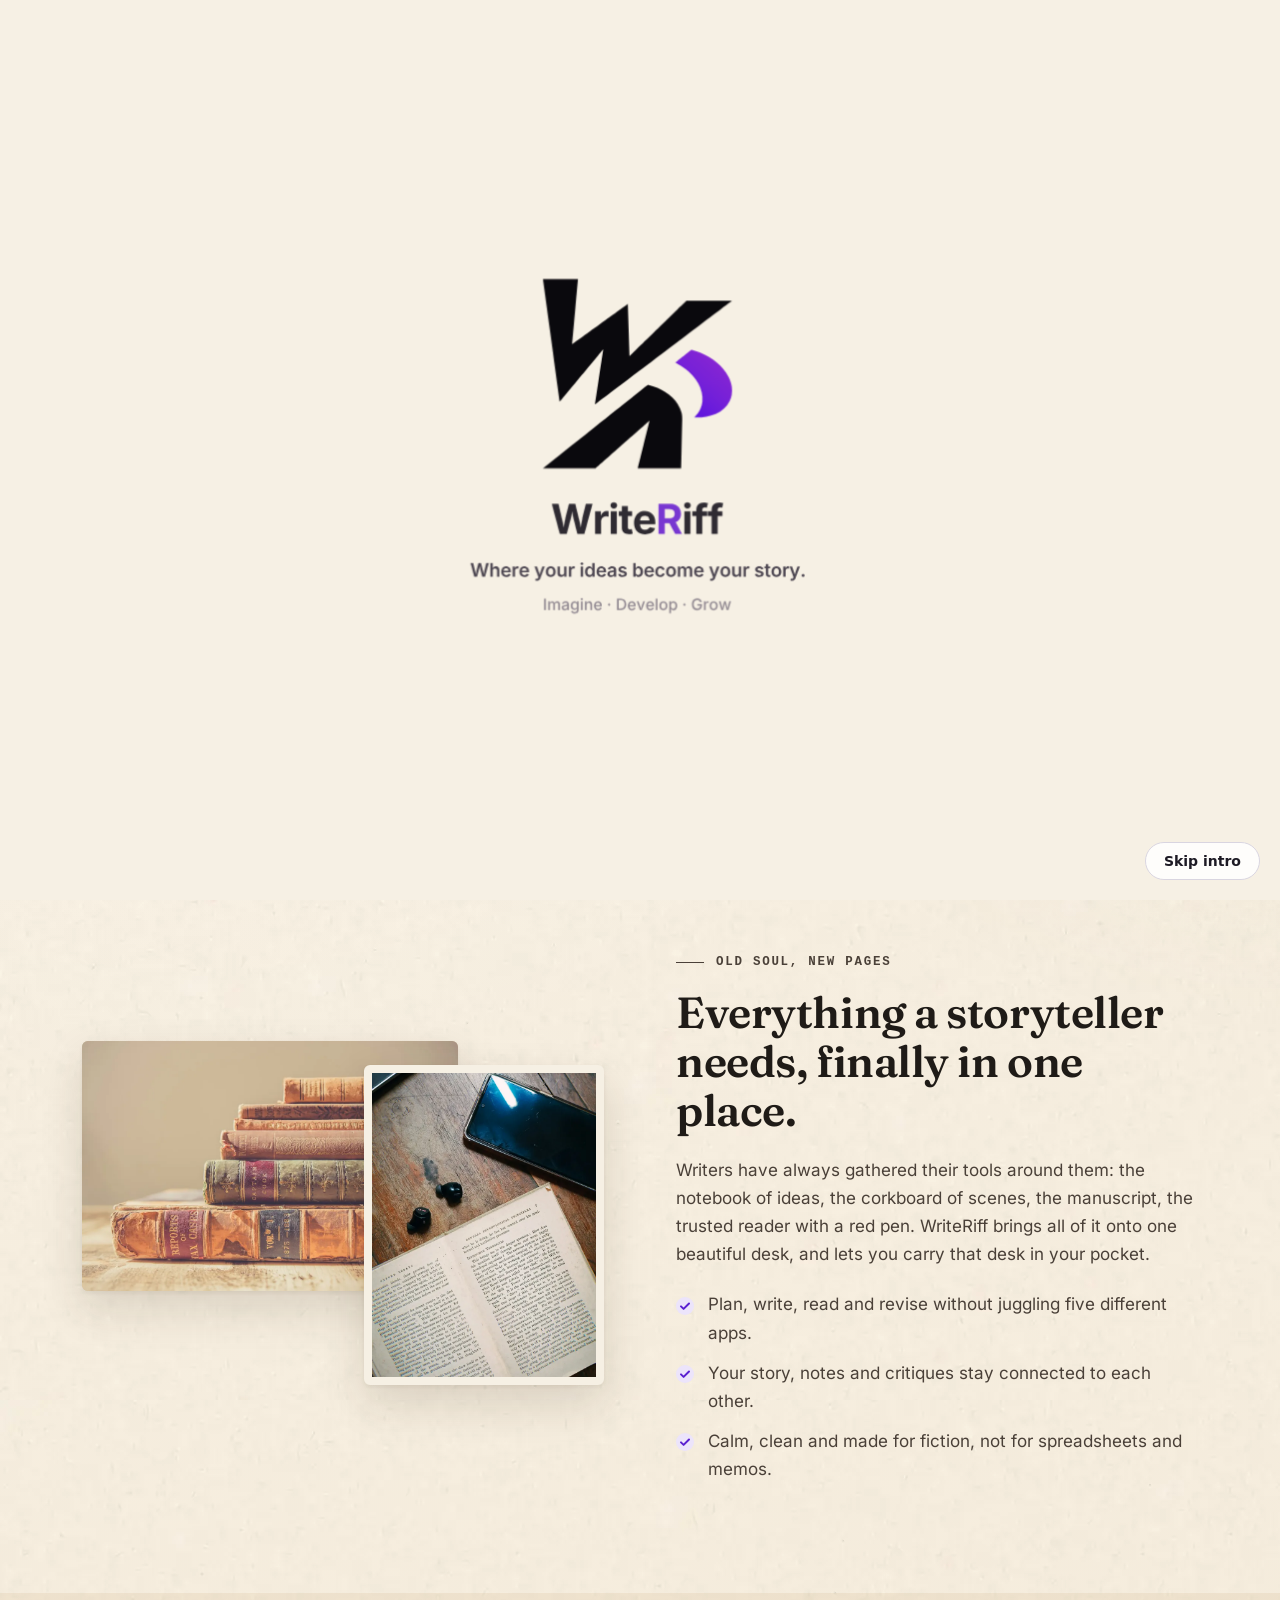
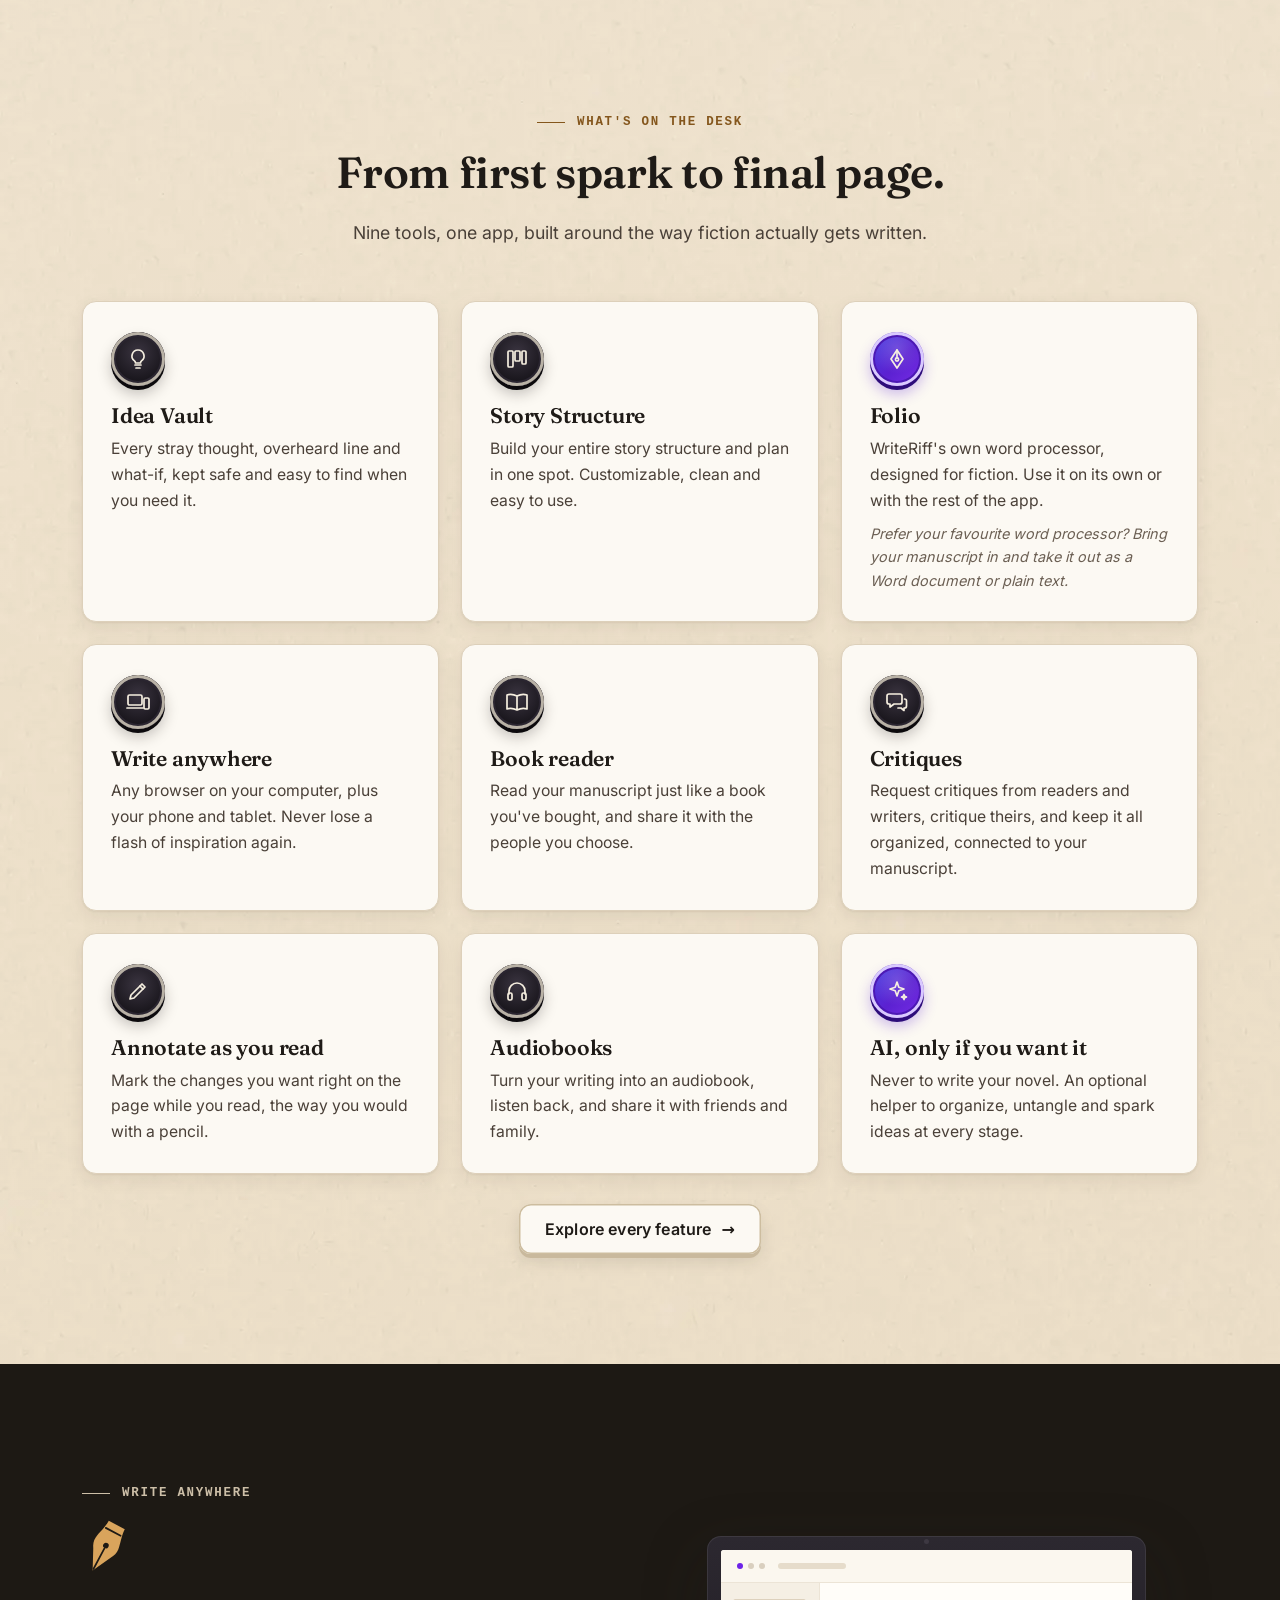
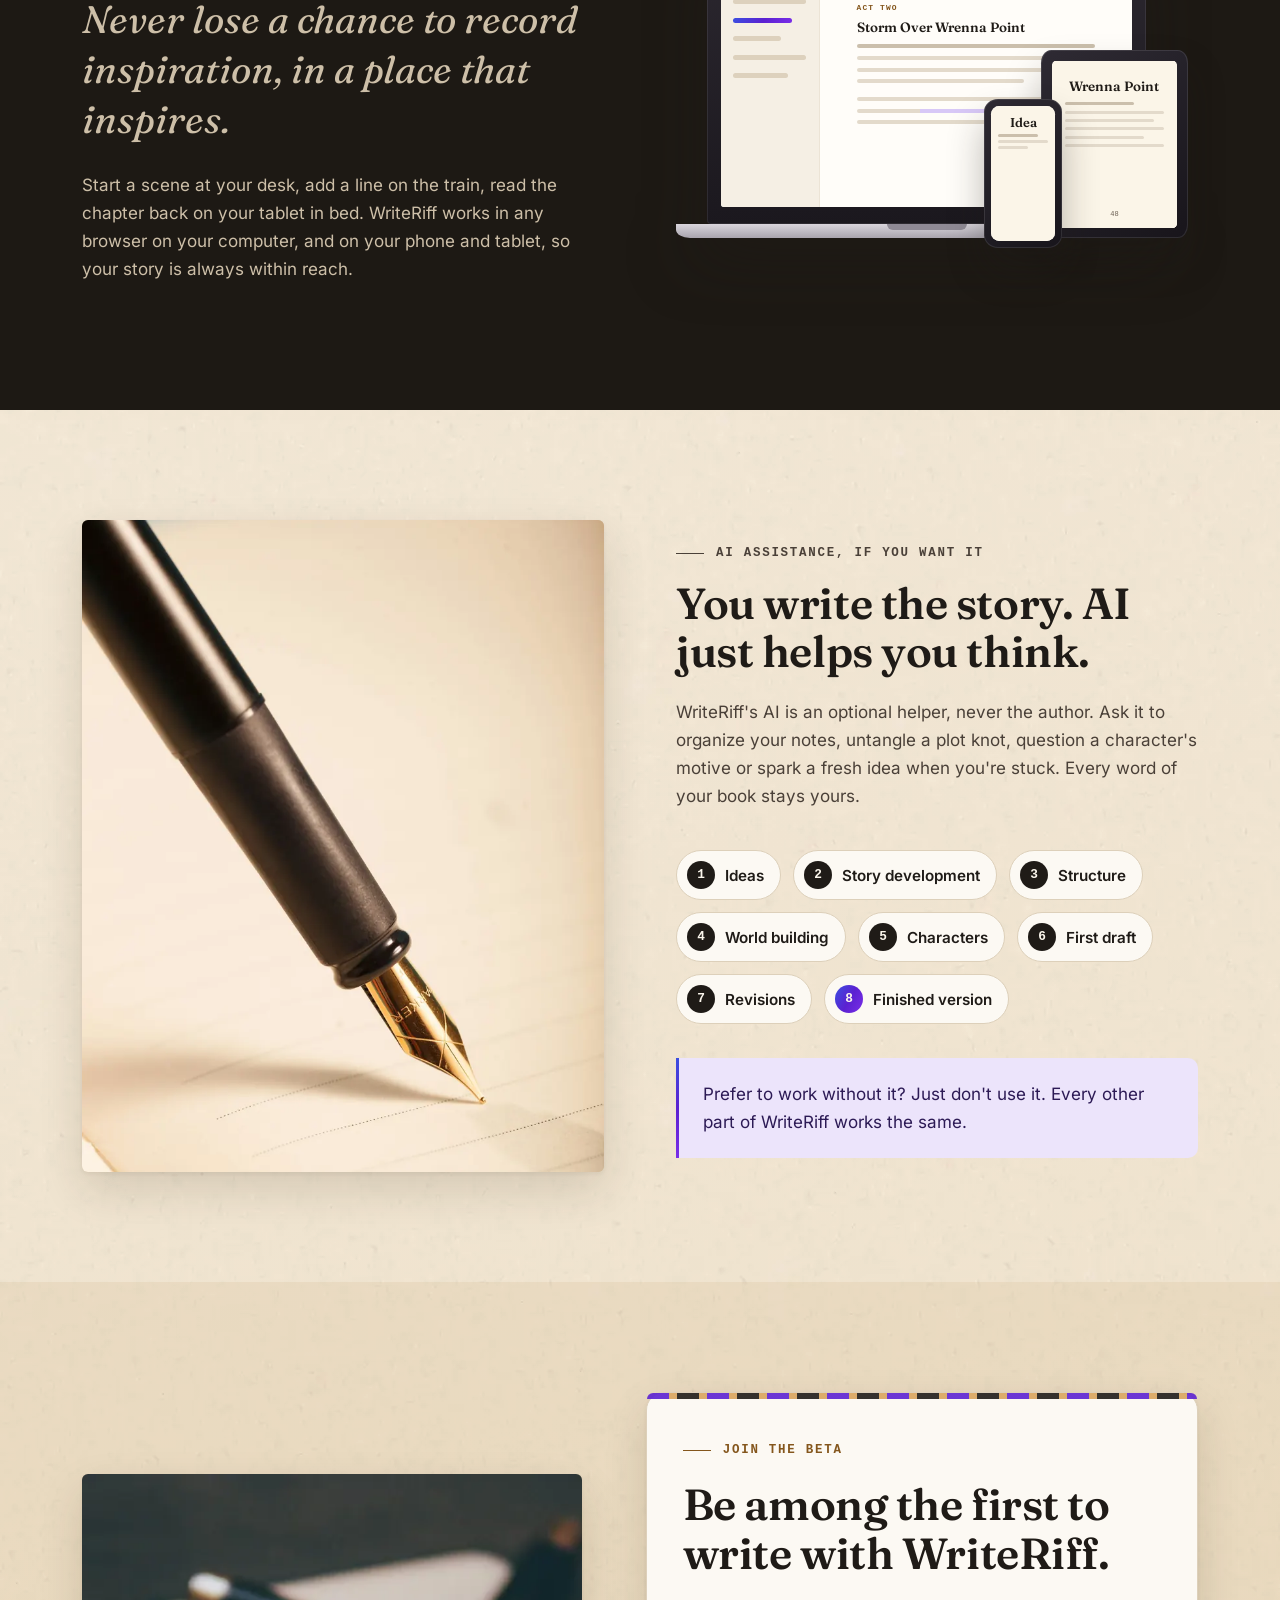
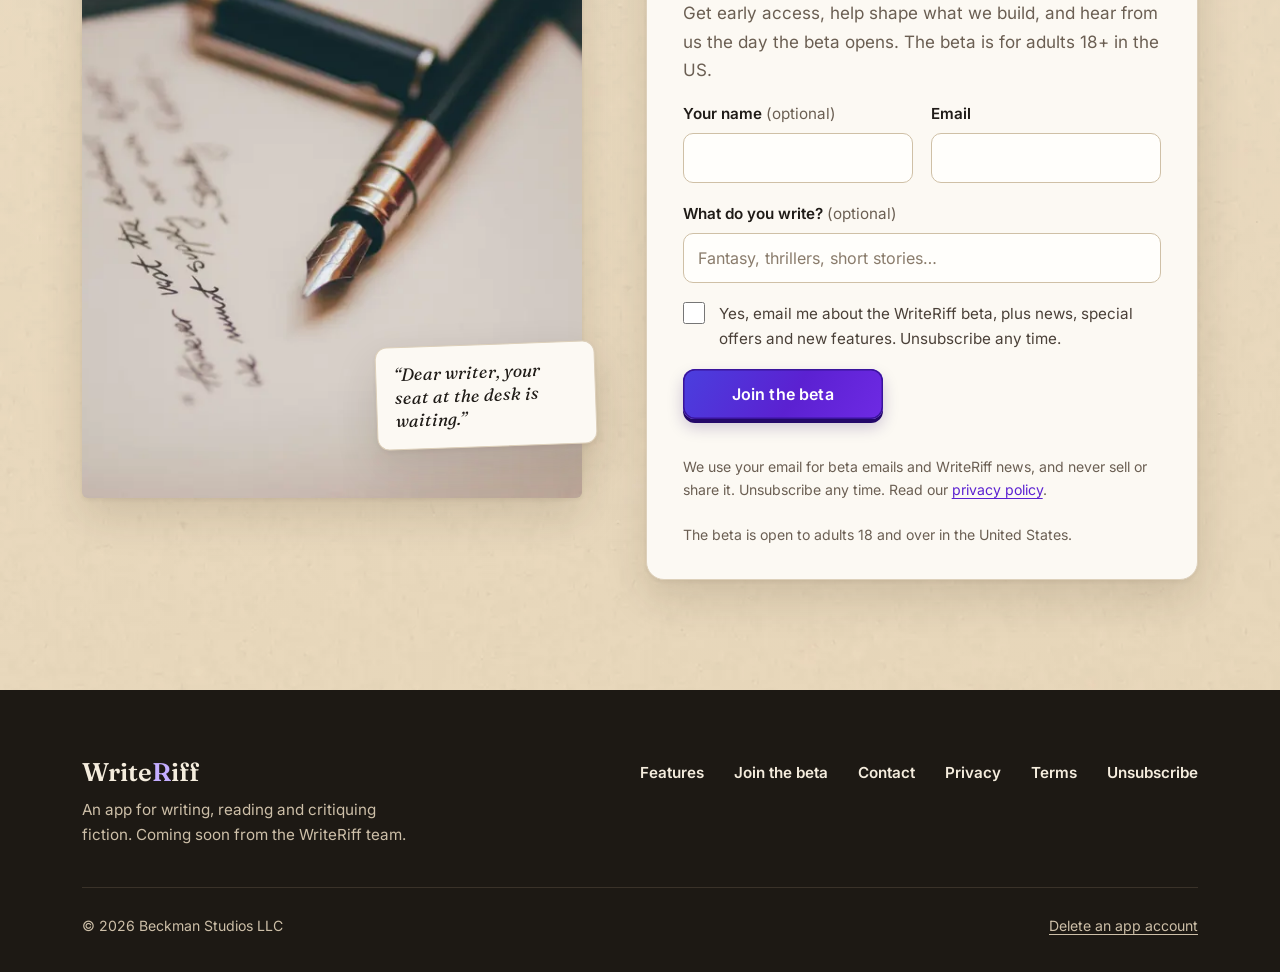
==== commit f6315635: "Write anywhere: gold pen nib instead of an opening quote mark The line isn't a quotation (and had no" ====
--- a/index.html
+++ b/index.html
@@ -200,7 +200,7 @@
   <div class="wrap split">
     <div data-reveal>
       <p class="eyebrow">Write anywhere</p>
-      <blockquote class="quote">Never lose a chance to record inspiration, in a place that inspires.</blockquote>
+      <p class="quote"><svg class="quote-nib" viewBox="0 0 24 36" width="26" height="40" aria-hidden="true" focusable="false"><path fill-rule="evenodd" d="M6.2 1.5h11.6c.2 5.6 1.9 9.2 2.4 13.4.3 2.6-.5 4.6-1.9 6.9L12 34.5 5.7 21.8c-1.4-2.3-2.2-4.3-1.9-6.9.5-4.2 2.2-7.8 2.4-13.4Zm5.8 13.1a1.8 1.8 0 1 0 0 3.6 1.8 1.8 0 1 0 0-3.6Z"/><path d="M12 18.4v15M6.6 6.4h10.8" fill="none" stroke="var(--night)" stroke-width="1.1" stroke-linecap="round"/></svg>Never lose a chance to record inspiration, in a place that inspires.</p>
       <p style="margin-top:26px">Start a scene at your desk, add a line on the train, read the chapter back on your tablet in bed. WriteRiff works in any browser on your computer, and on your phone and tablet, so your story is always within reach.</p>
     </div>
     <div class="devices" data-reveal data-reveal-delay="140" aria-hidden="true">
--- a/css/site.css
+++ b/css/site.css
@@ -199,7 +199,8 @@
 .js .typed-vis.is-armed .ch.on { opacity: 1; }
 .caret { position: absolute; left: 0; top: 0; width: 4px; border-radius: 2px; background: linear-gradient(#5b4ae6, #6d2ae6); opacity: 0; pointer-events: none; will-change: transform; }
 .caret.show { opacity: 1; }
-.caret.blink { animation: caret-blink 1.05s steps(1, end) infinite; }
+.caret.blink { animation: caret-blink 1.05s steps(1, end) 2; }
+.caret.gone { opacity: 0; transition: opacity .45s ease; }
 @keyframes caret-blink { 0%, 55% { opacity: 1; } 56%, 100% { opacity: 0; } }
 .typed .accent { color: var(--purple); } /* solid fallback */
 @supports ((-webkit-background-clip: text) or (background-clip: text)) {
@@ -301,7 +302,8 @@
 
 /* ---------- quote ---------- */
 .quote { font: 400 italic clamp(1.6rem, 3vw, 2.4rem)/1.3 var(--serif); margin: 0; color: var(--on-night); max-width: 22em; }
-.quote::before { content: "\201C"; display: block; font-size: 3em; line-height: .6; color: #d9a45c; margin-bottom: 10px; }
+/* Decorative gold fountain-pen nib above the line (replaced the opening quote mark, 2026-11-20: it isn't a quotation). */
+.quote-nib { display: block; width: auto; height: 1.5em; margin: 0 0 18px 4px; fill: #d9a45c; overflow: visible; transform: rotate(28deg); transform-origin: 50% 50%; }
 .devices { position: relative; display: grid; grid-template-columns: 1fr; align-items: end; padding: 0 4% 0 0; }
 .devices .laptop { width: 86%; }
 .devices .tablet { position: absolute; right: 2%; bottom: 0; width: 28%; }
@@ -654,3 +656,19 @@
 .unsub-page .form-card { margin: 32px 0 26px; }
 .unsub-note { color: var(--ink-3); font-size: .95rem; margin: 0 0 12px; }
 @media (max-width: 600px) { .unsub-page .form-card { padding: 30px 20px 24px; } }
+
+/* A6: typed headlines with a gradient accent paint the gradient on each letter (site.js sets each letter's size and
+   offset), so hidden letters stay hidden while typing and the finished line looks like one smooth gradient. */
+.typed.per-letter .accent { background: none; -webkit-text-fill-color: currentColor; color: var(--purple); }
+@supports ((-webkit-background-clip: text) or (background-clip: text)) {
+  .typed.per-letter .accent .ch { background-image: var(--accent-grad-soft); background-repeat: no-repeat; -webkit-background-clip: text; background-clip: text; -webkit-text-fill-color: transparent; color: transparent; }
+}
+/* A6 (2026-11-20): no sideways drag on phones.
+   1. A laptop mockup that fills its column (Features > Folio) is narrowed so its wider base (margin 0 -7%) still fits:
+      laptop 100/114 of the column, base = the full column.
+   2. Guard: clip anything that still pokes out sideways. overflow-x: clip (not hidden) creates no scroll container,
+      so the sticky header keeps working; browsers without clip fall back to body { overflow-x: hidden } above. */
+.split > div > .laptop { width: 87.7%; margin-left: auto; margin-right: auto; }
+@supports (overflow-x: clip) {
+  html, body { overflow-x: clip; }
+}
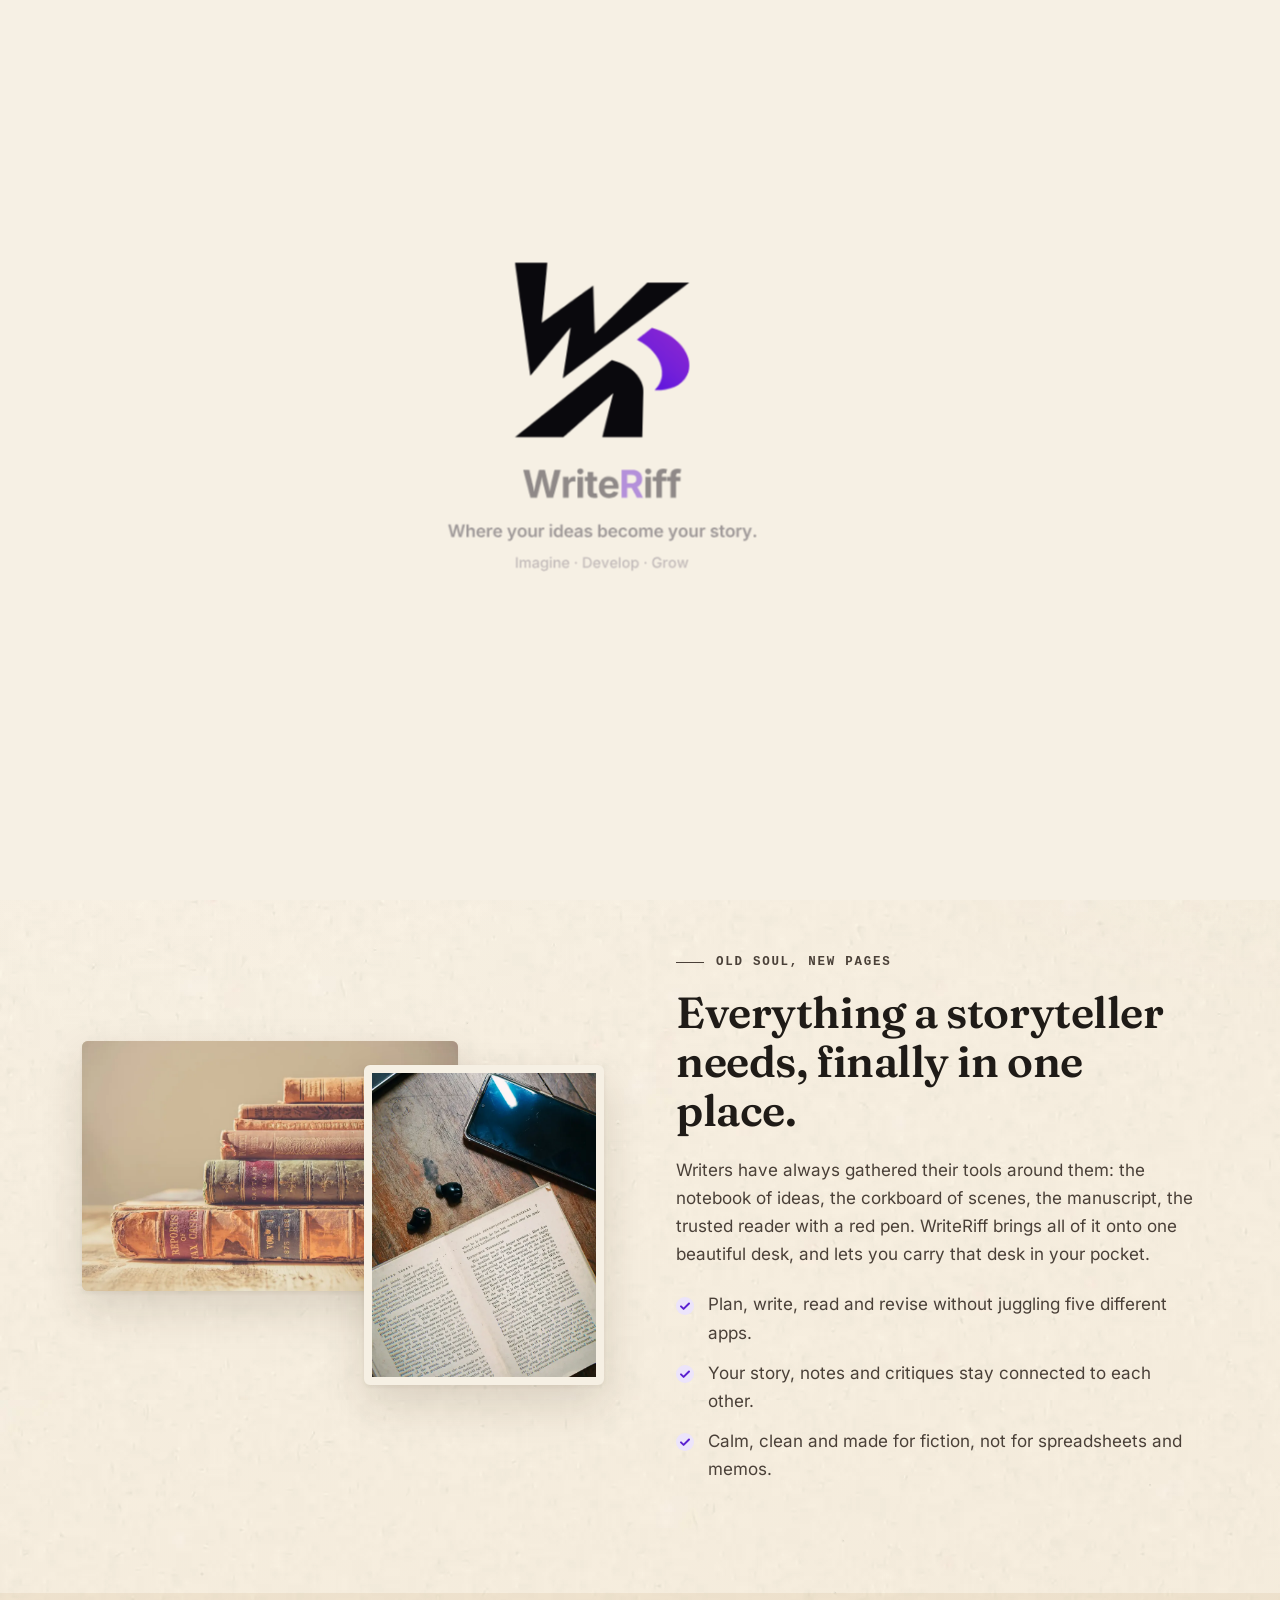
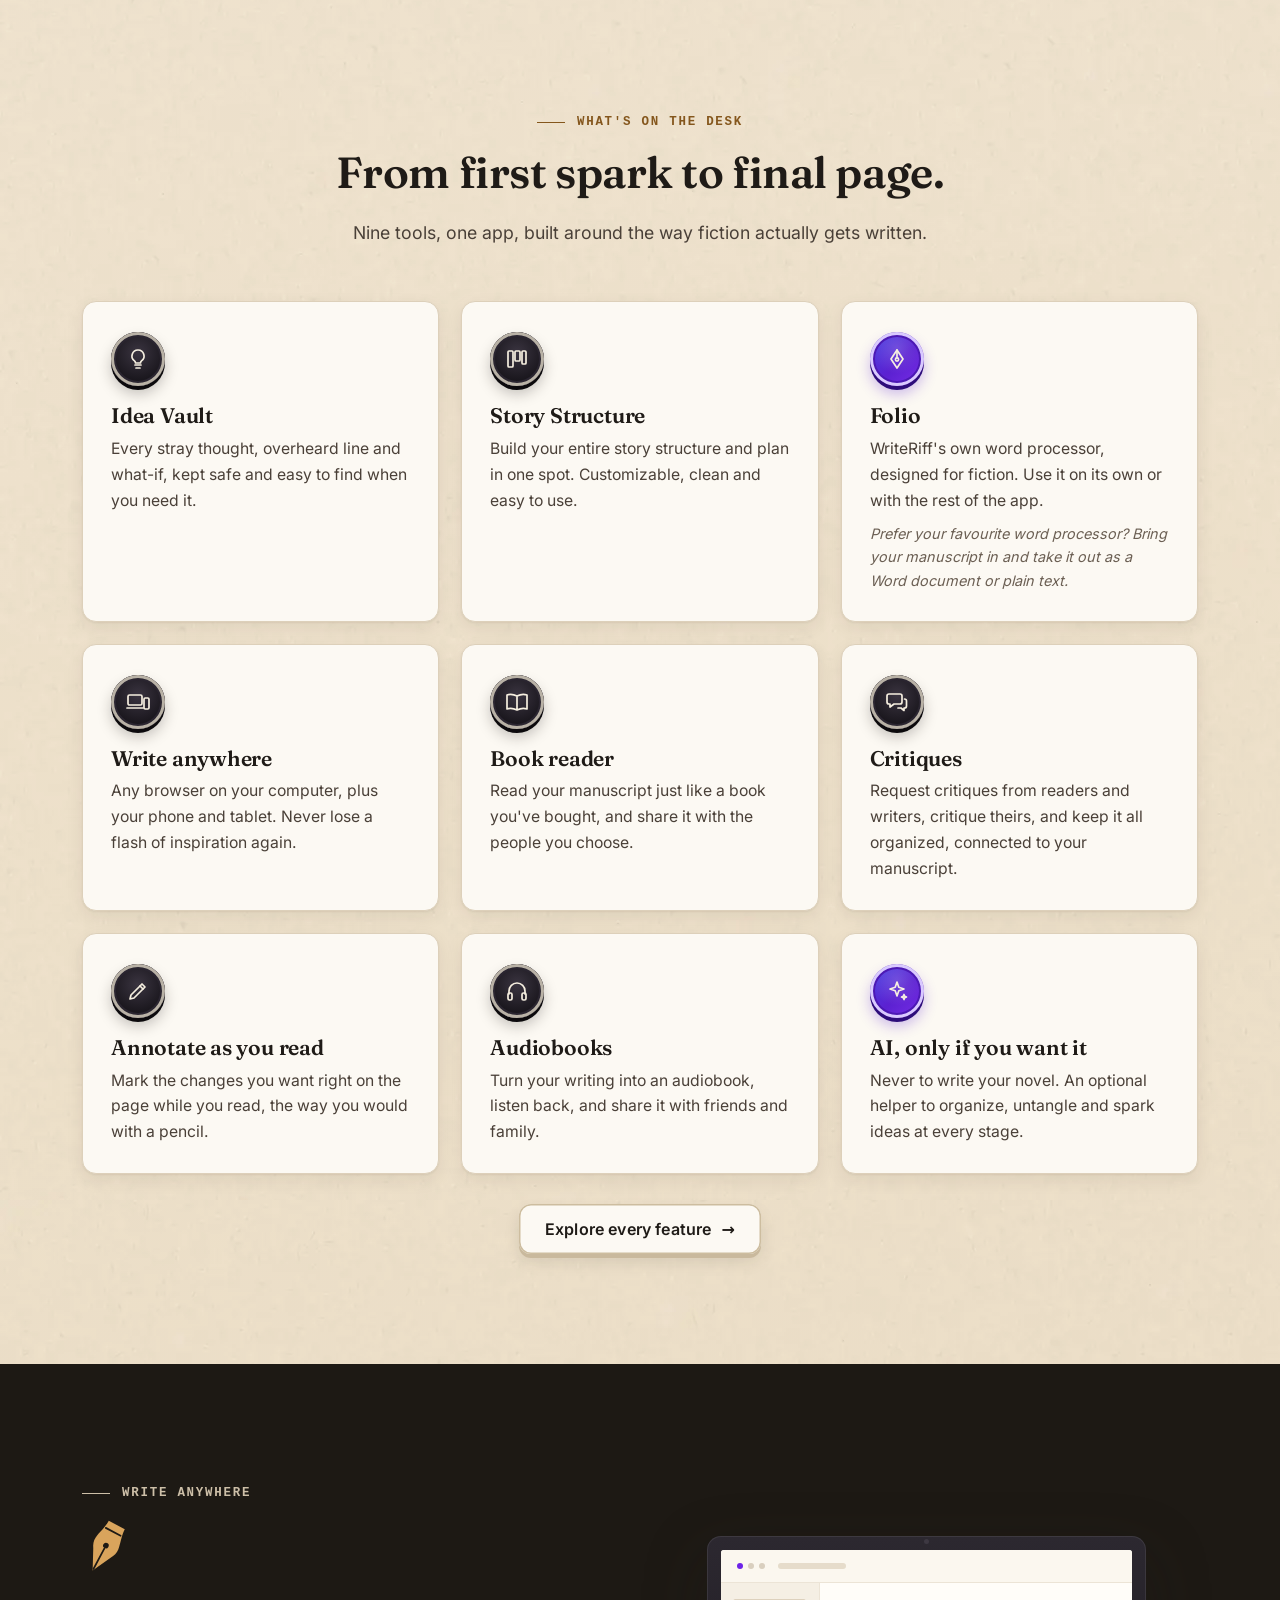
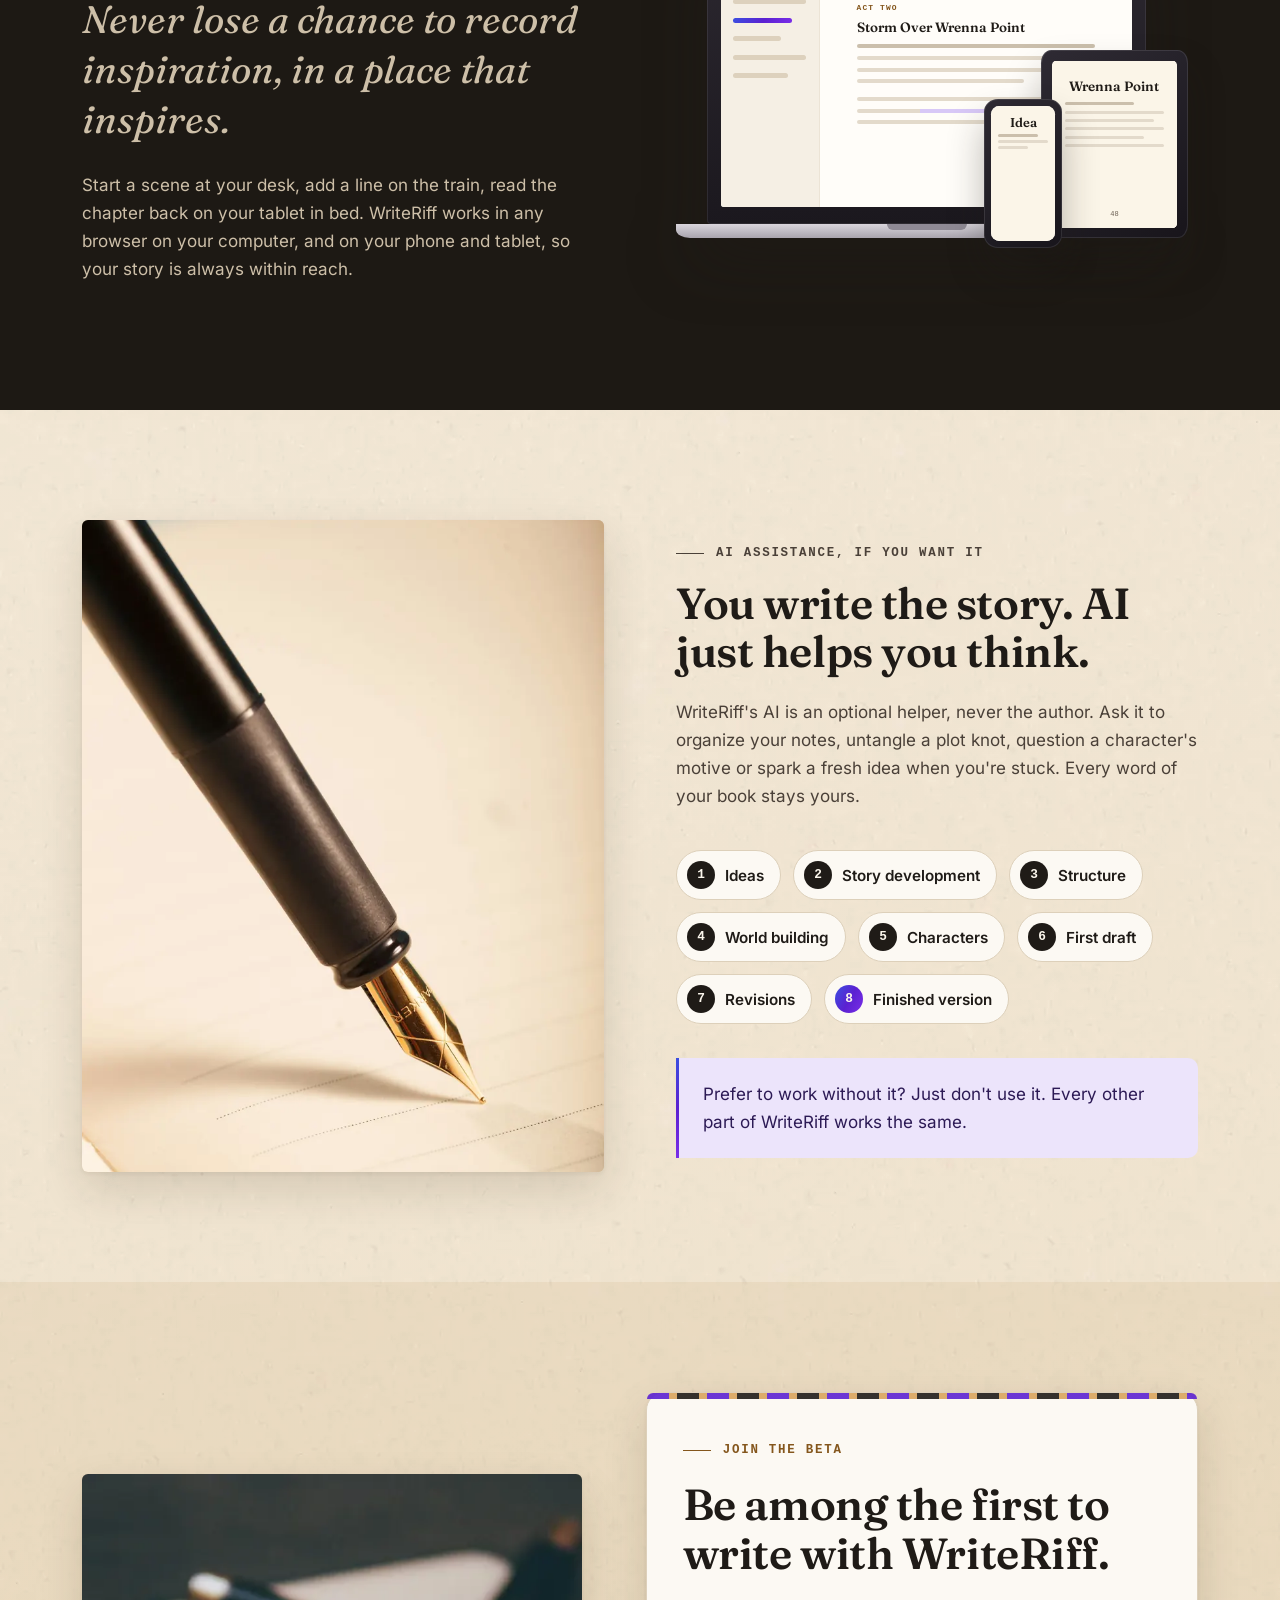
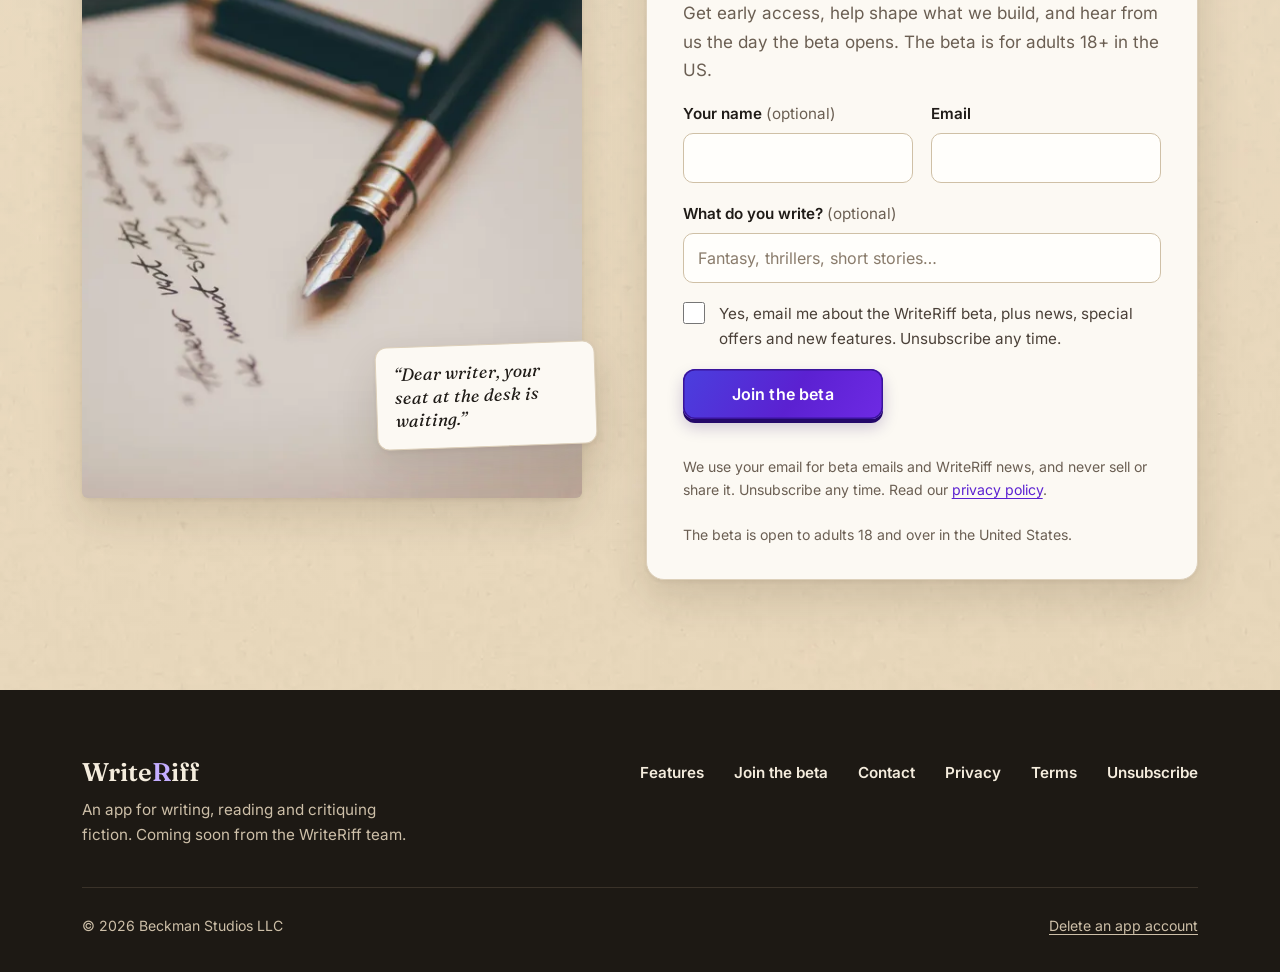
==== commit 79d55340: "Typing pace: brisk only on the home hero The home hero headline keeps the brisk pace (data-typed=bri" ====
--- a/index.html
+++ b/index.html
@@ -95,7 +95,7 @@
   <div class="wrap hero-grid">
     <div>
       <p class="eyebrow">WriteRiff is coming</p>
-      <h1 class="typed" data-typed><span class="typed-vis">Timeless craft. <span class="accent">A modern writing desk.</span></span></h1>
+      <h1 class="typed" data-typed="brisk"><span class="typed-vis">Timeless craft. <span class="accent">A modern writing desk.</span></span></h1>
       <p class="lede" data-reveal>WriteRiff is a new app for writing, reading and critiquing fiction. Plan your story, write it in a word processor made for novelists, read it like a finished book and trade critiques with readers and writers, on your computer, phone and tablet.</p>
       <div class="actions" data-reveal data-reveal-delay="120">
         <a class="key key-primary" href="beta/">Join the beta <span class="arrow" aria-hidden="true">&rarr;</span></a>
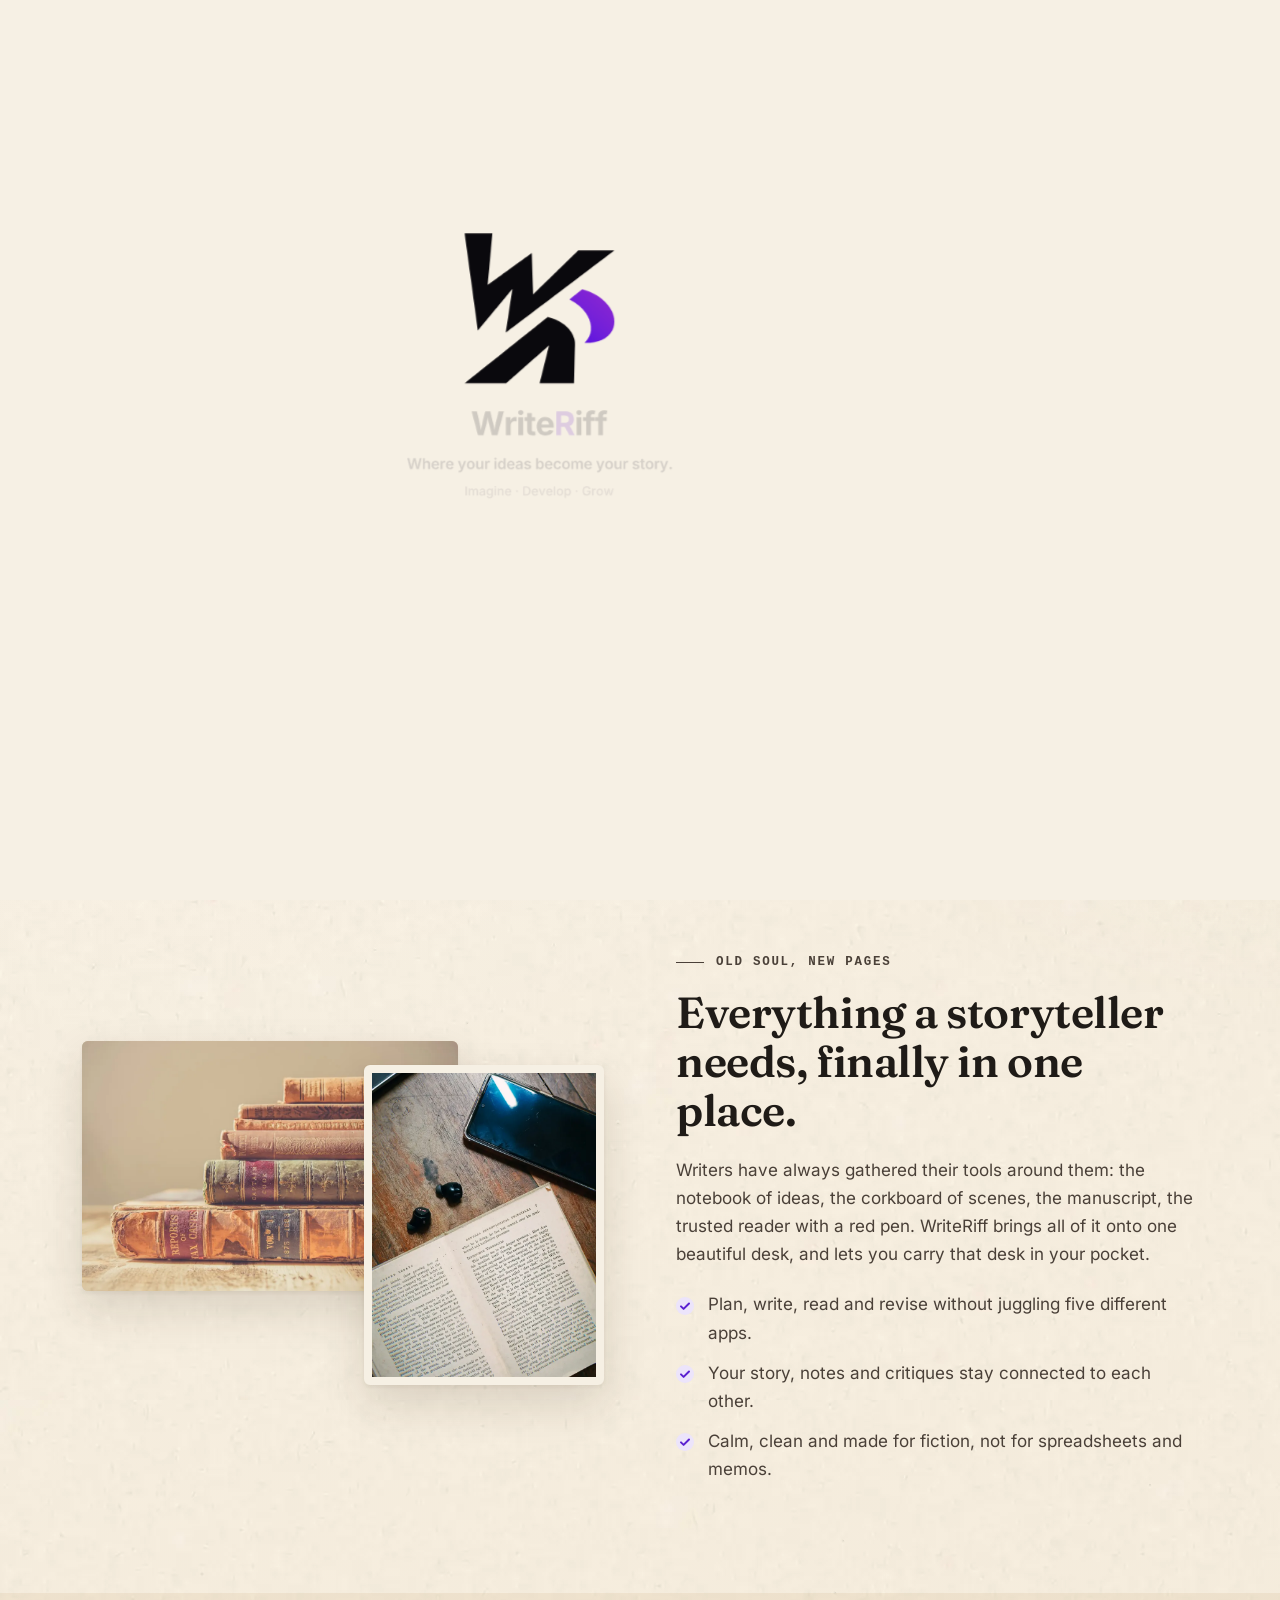
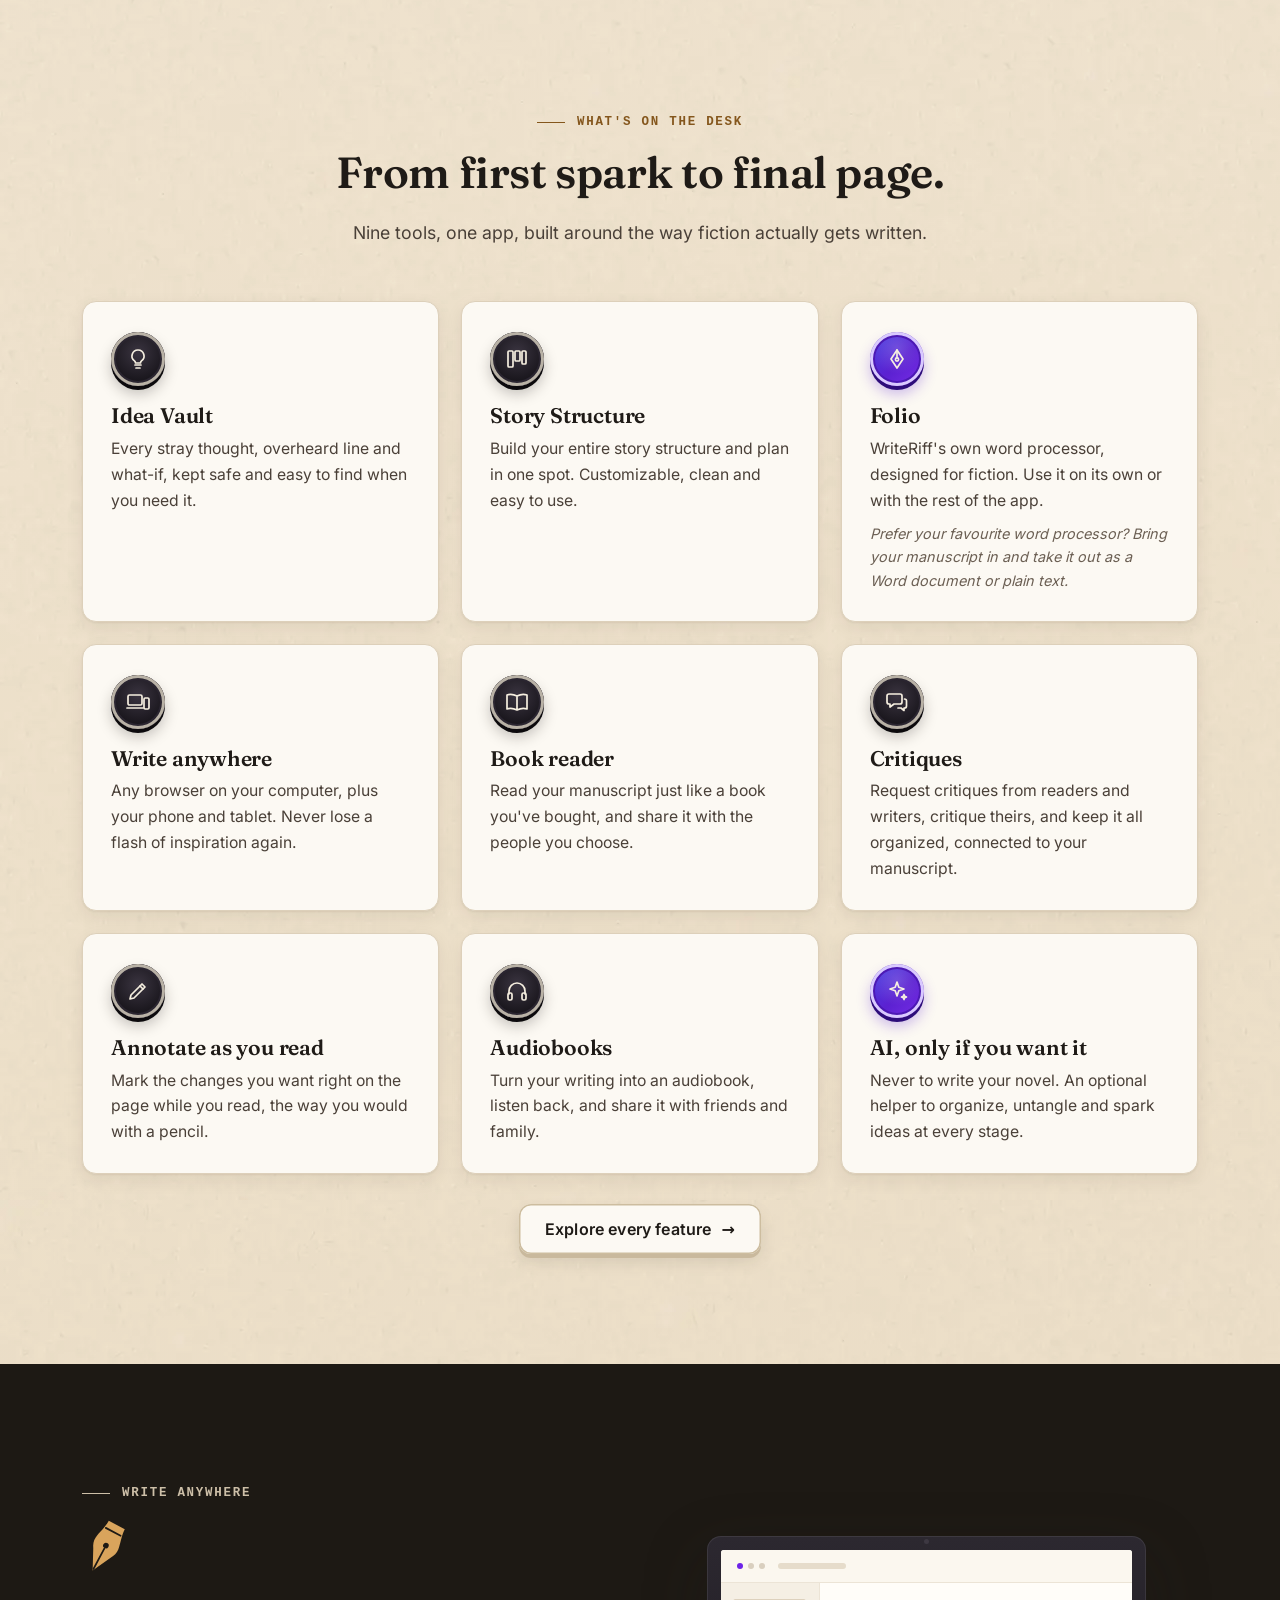
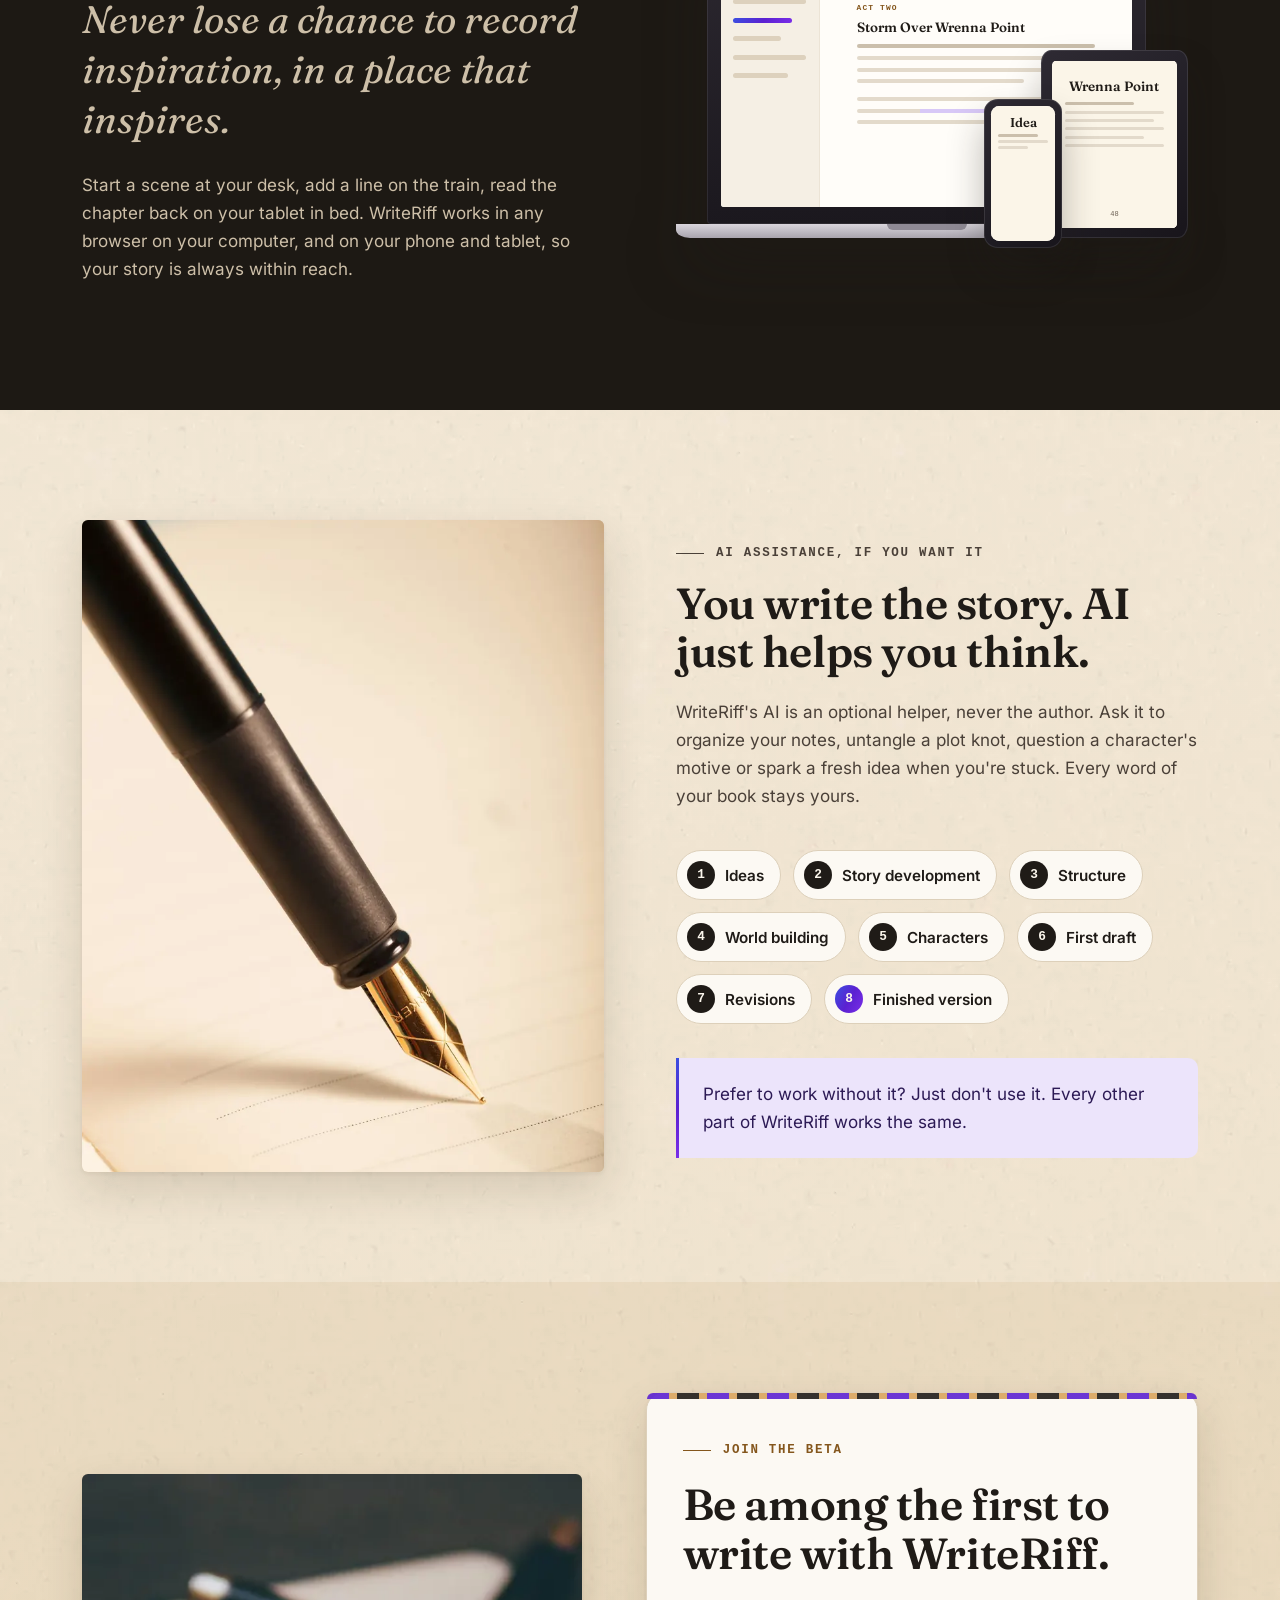
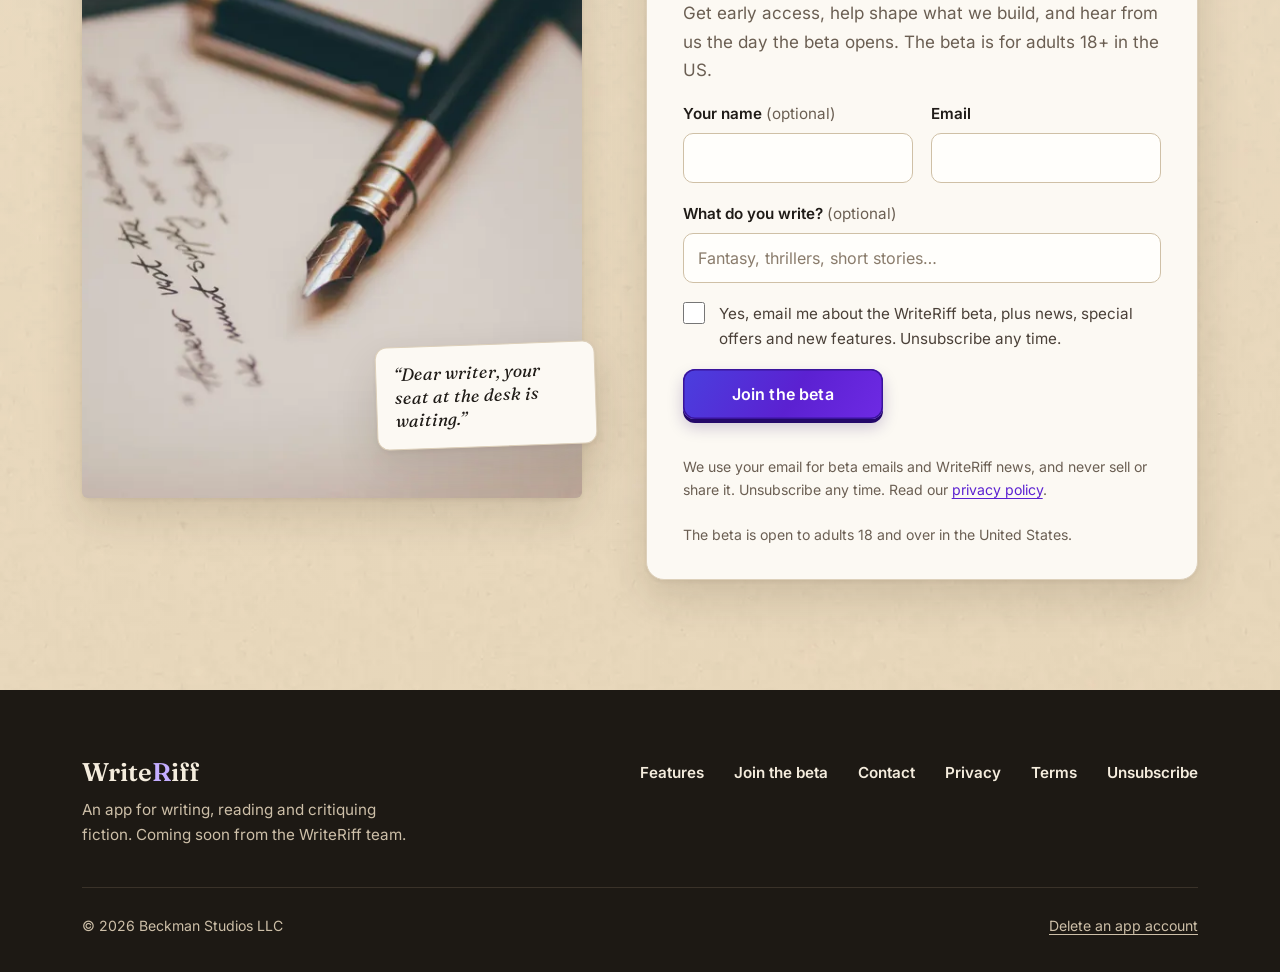
==== commit 8823e0fe: "Home headline back to the original typing pace; contact page beta button The home hero now types at " ====
--- a/index.html
+++ b/index.html
@@ -95,7 +95,7 @@
   <div class="wrap hero-grid">
     <div>
       <p class="eyebrow">WriteRiff is coming</p>
-      <h1 class="typed" data-typed="brisk"><span class="typed-vis">Timeless craft. <span class="accent">A modern writing desk.</span></span></h1>
+      <h1 class="typed" data-typed><span class="typed-vis">Timeless craft. <span class="accent">A modern writing desk.</span></span></h1>
       <p class="lede" data-reveal>WriteRiff is a new app for writing, reading and critiquing fiction. Plan your story, write it in a word processor made for novelists, read it like a finished book and trade critiques with readers and writers, on your computer, phone and tablet.</p>
       <div class="actions" data-reveal data-reveal-delay="120">
         <a class="key key-primary" href="beta/">Join the beta <span class="arrow" aria-hidden="true">&rarr;</span></a>
--- a/css/site.css
+++ b/css/site.css
@@ -671,4 +671,7 @@
 .split > div > .laptop { width: 87.7%; margin-left: auto; margin-right: auto; }
 @supports (overflow-x: clip) {
   html, body { overflow-x: clip; }
-}+}
+/* A6: contact page aside: question, Join the beta button, small note */
+.aside-card .aside-cta-q { margin: 0 0 12px; }
+.aside-card .aside-cta-note { margin: 10px 0 0; font-size: .88rem; color: var(--ink-3); }
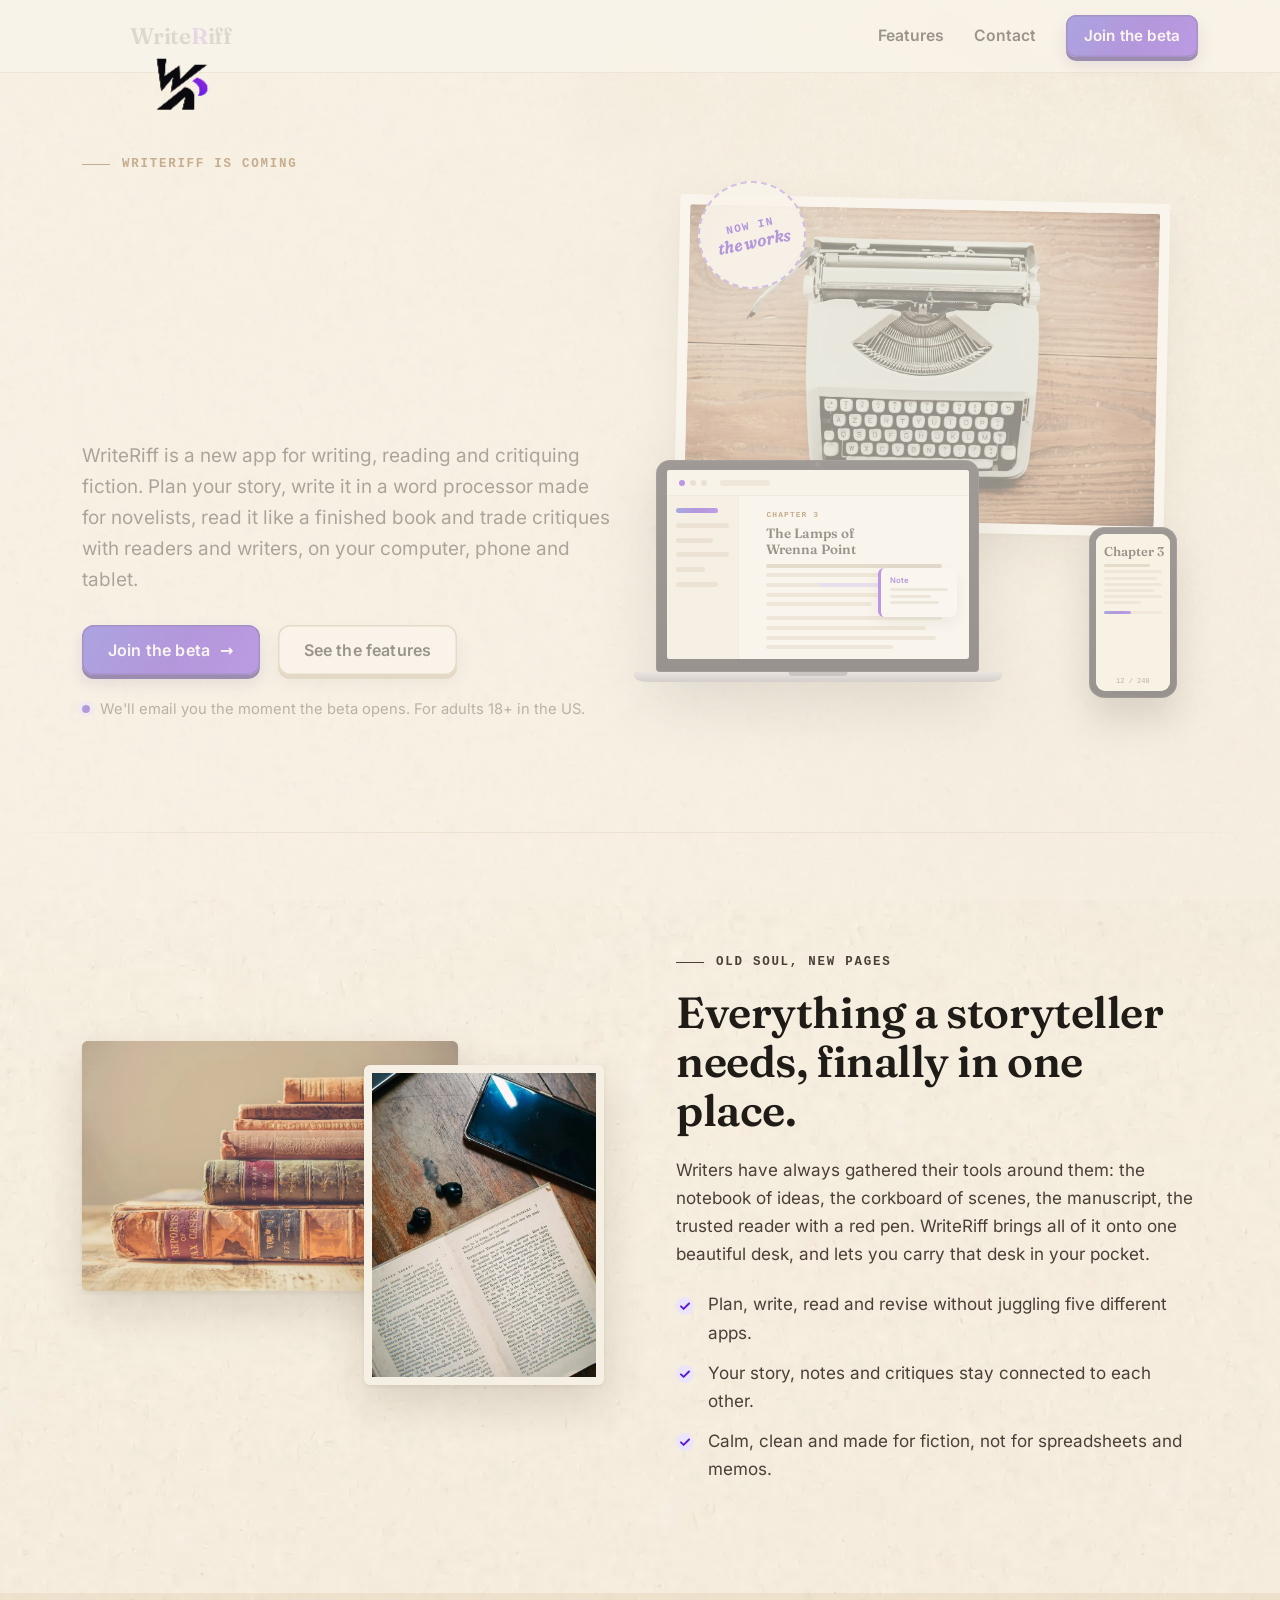
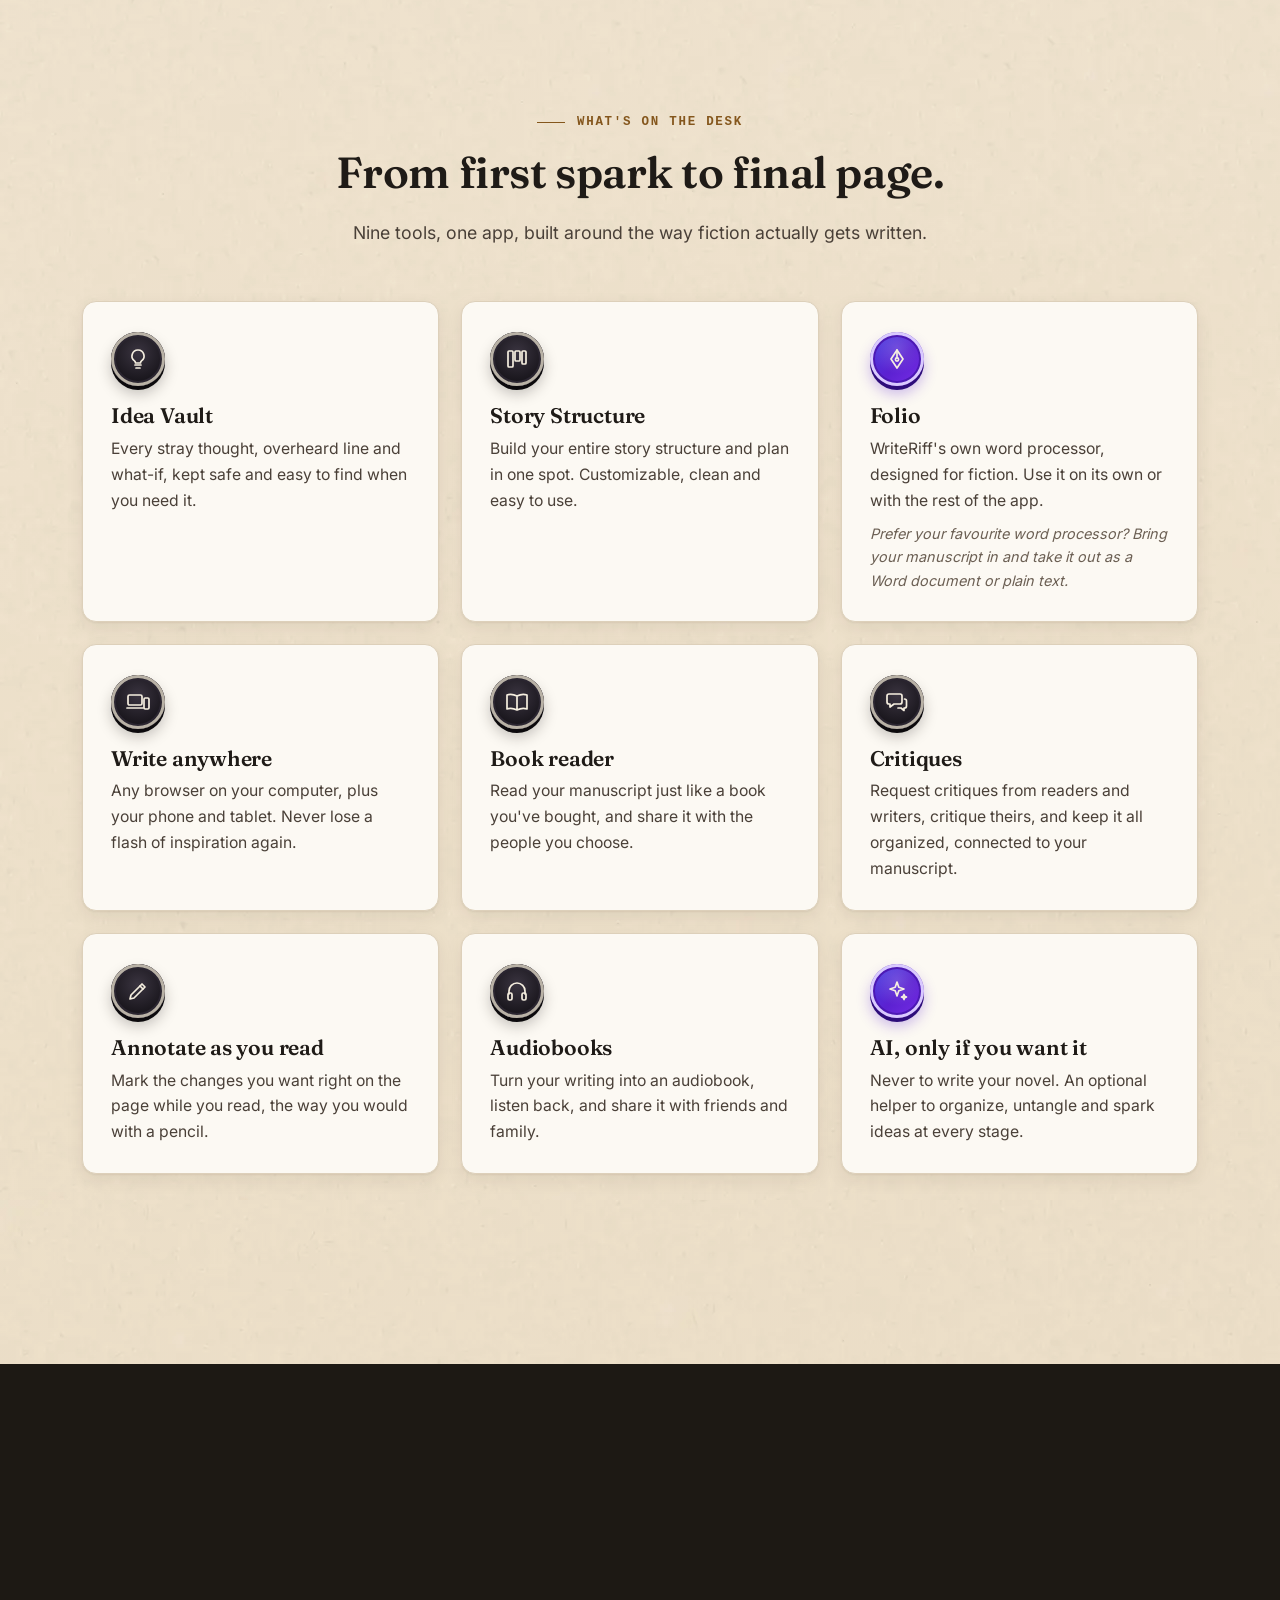
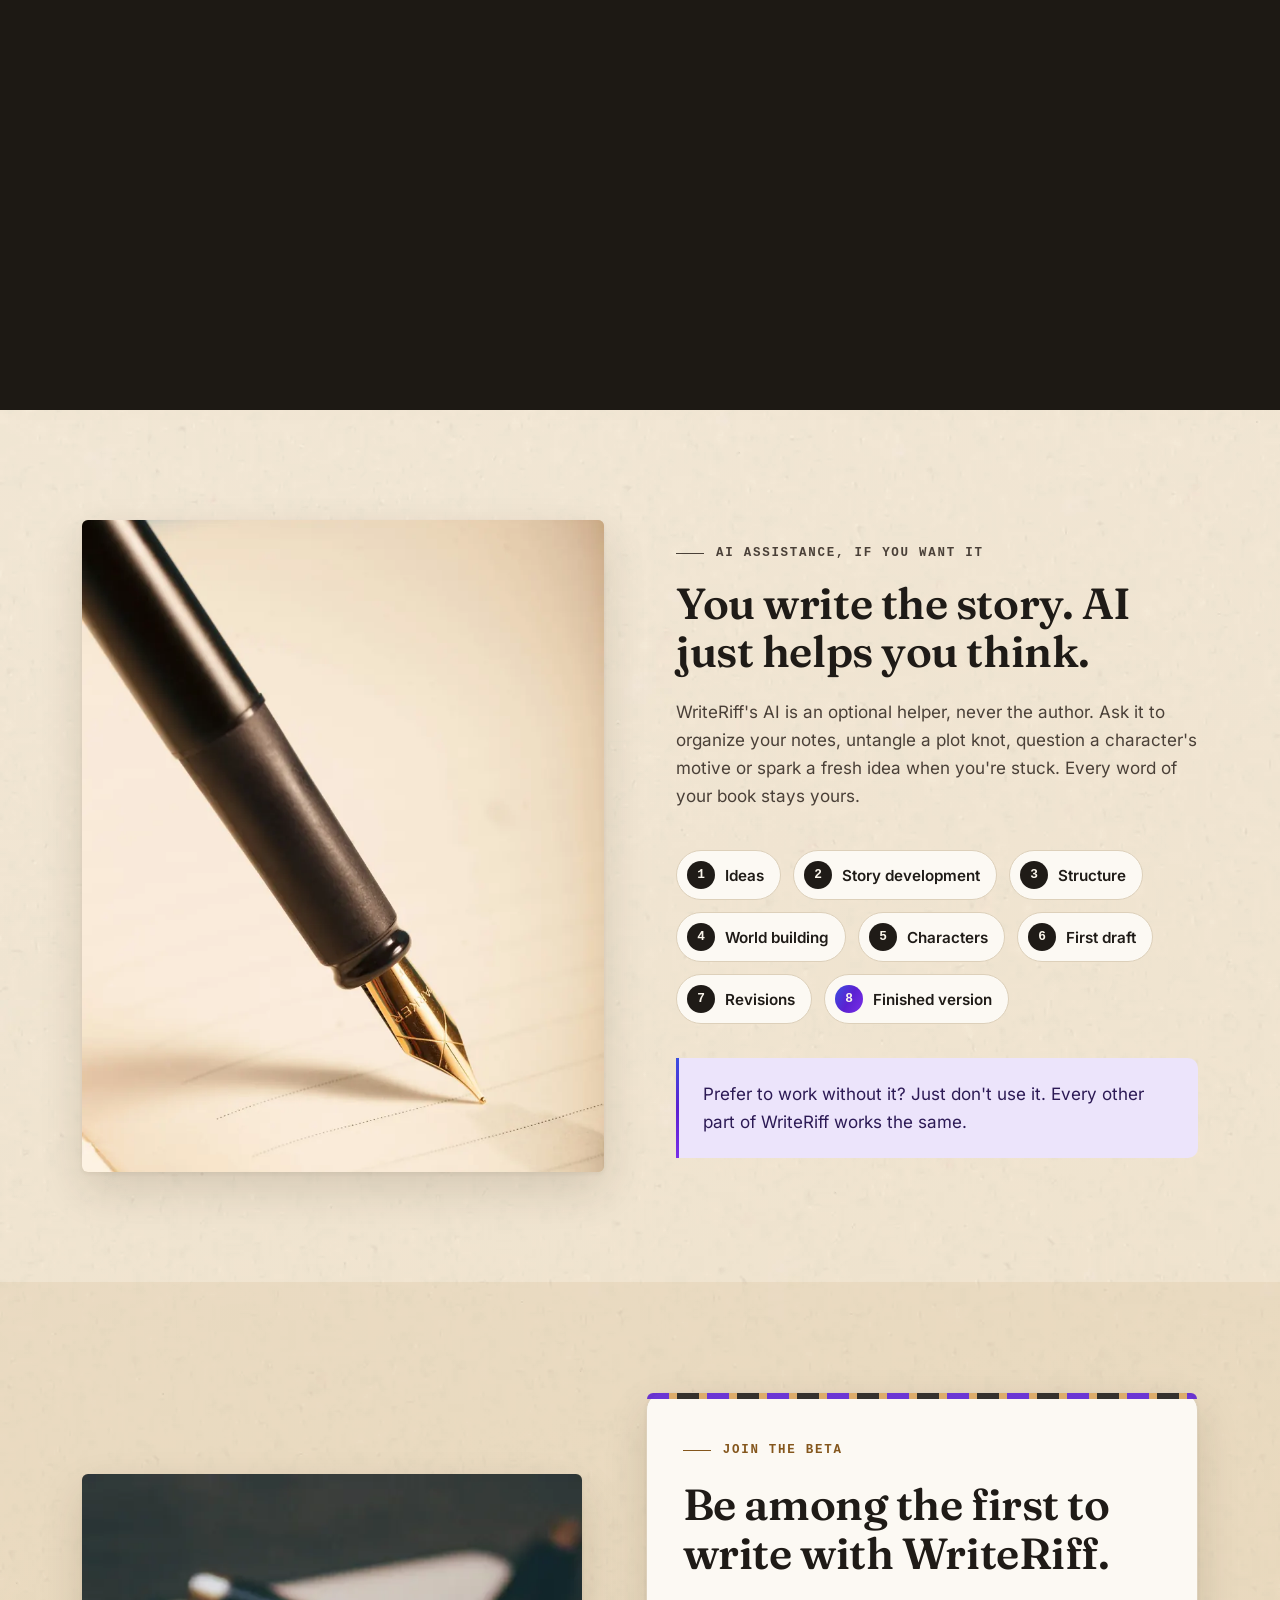
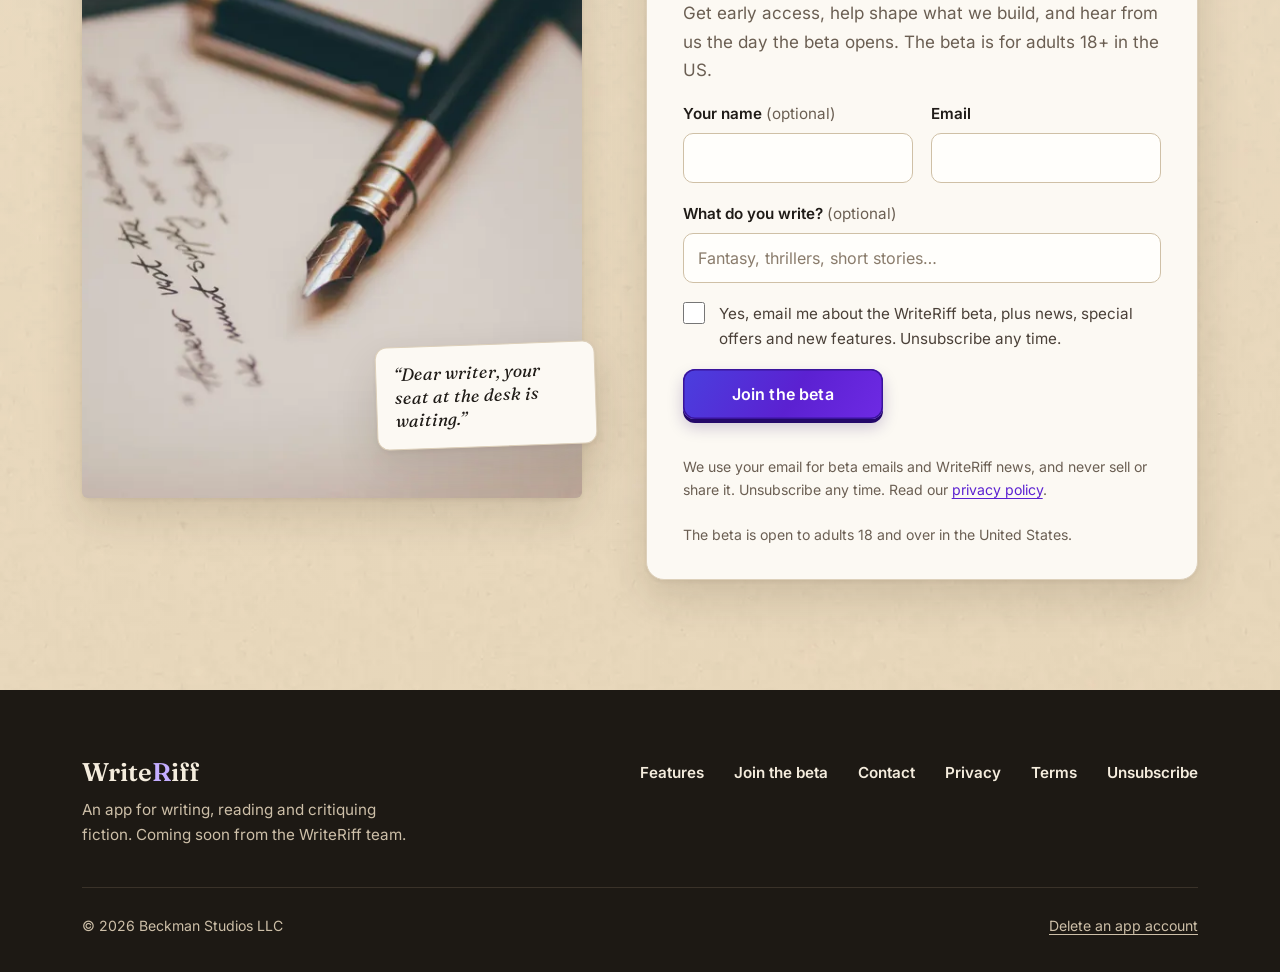
==== commit 7ddaf409: "Cloudflare Web Analytics, updated privacy policy, slower headline typing Adds the cookieless Cloudfl" ====
--- a/index.html
+++ b/index.html
@@ -327,5 +327,6 @@
 <script src="js/wr-config.js"></script>
 <script src="js/wr-forms.js"></script>
 <script src="js/site.js"></script>
+<!-- Cloudflare Web Analytics (cookieless; see DATA-USES.md) --><script defer src="https://static.cloudflareinsights.com/beacon.min.js" data-cf-beacon='{"token": "8a754c8033f94598a748c346a80c635e"}'></script><!-- End Cloudflare Web Analytics -->
 </body>
 </html>
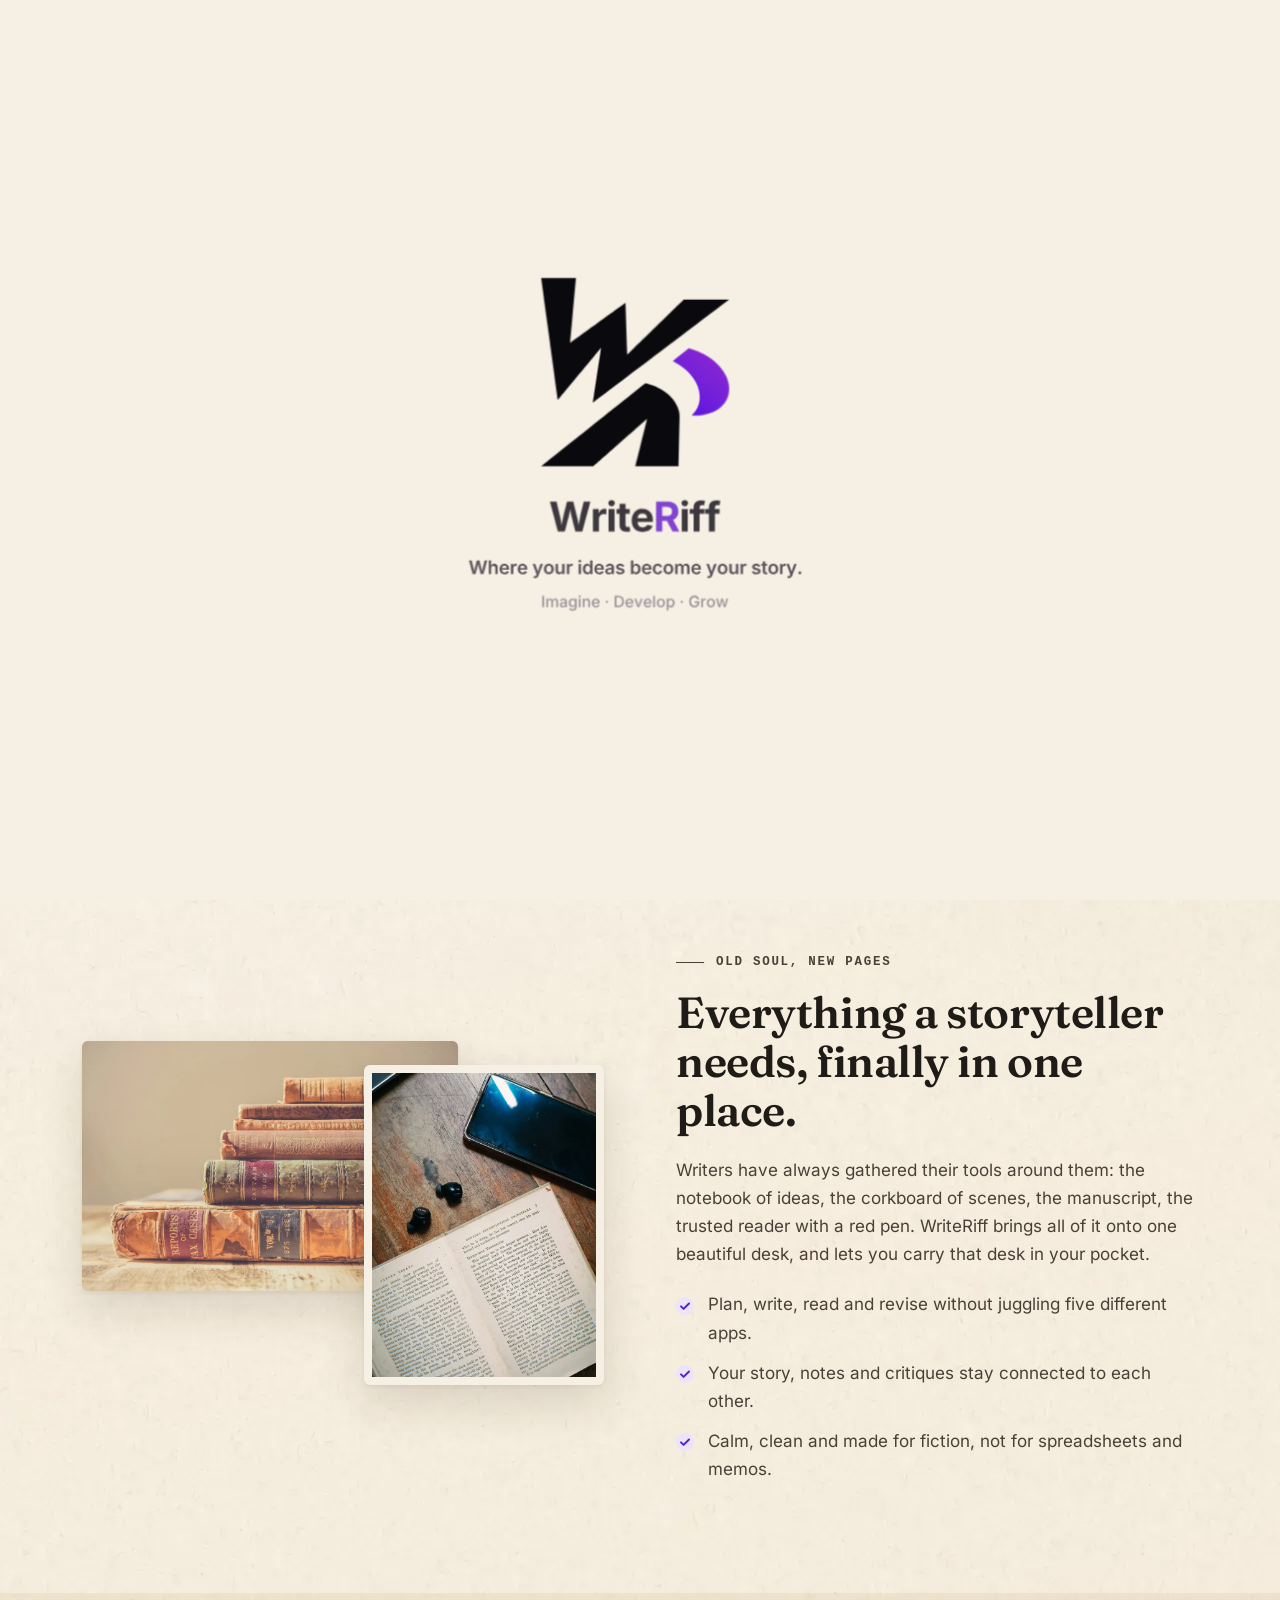
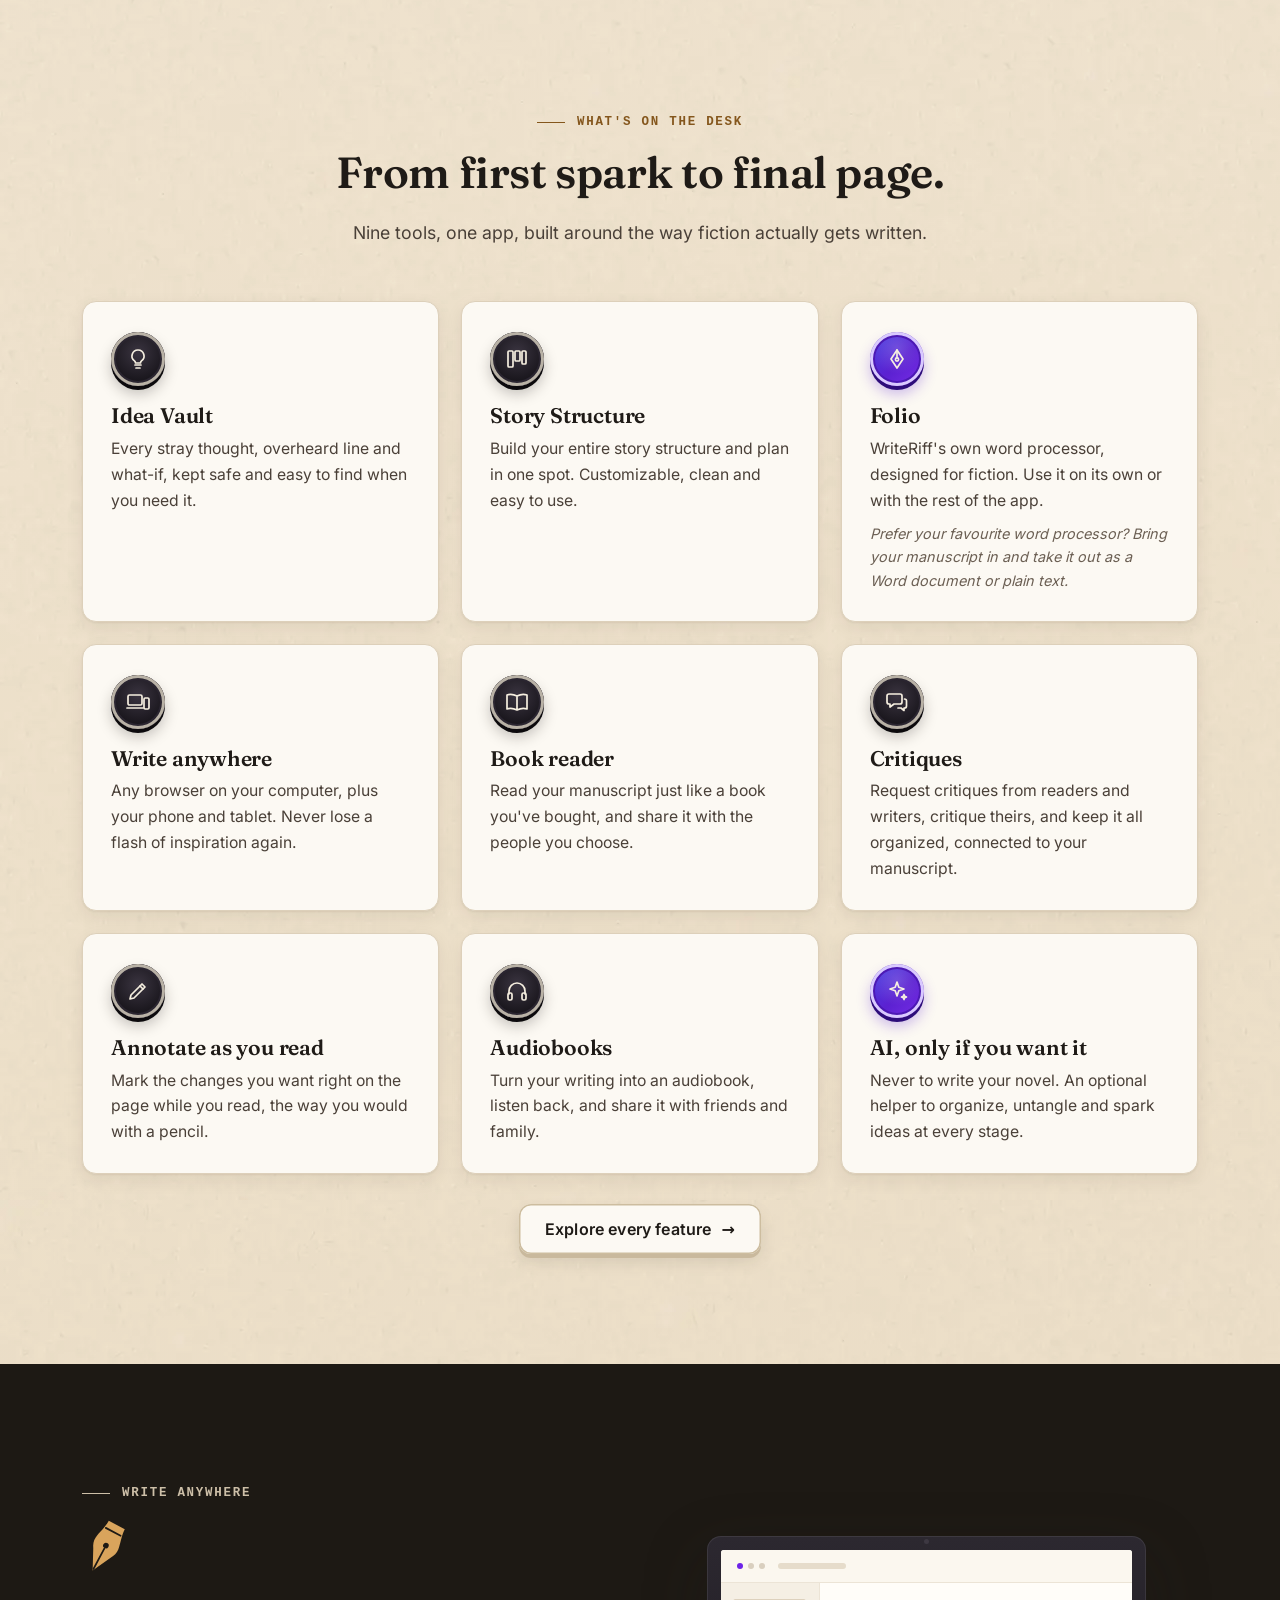
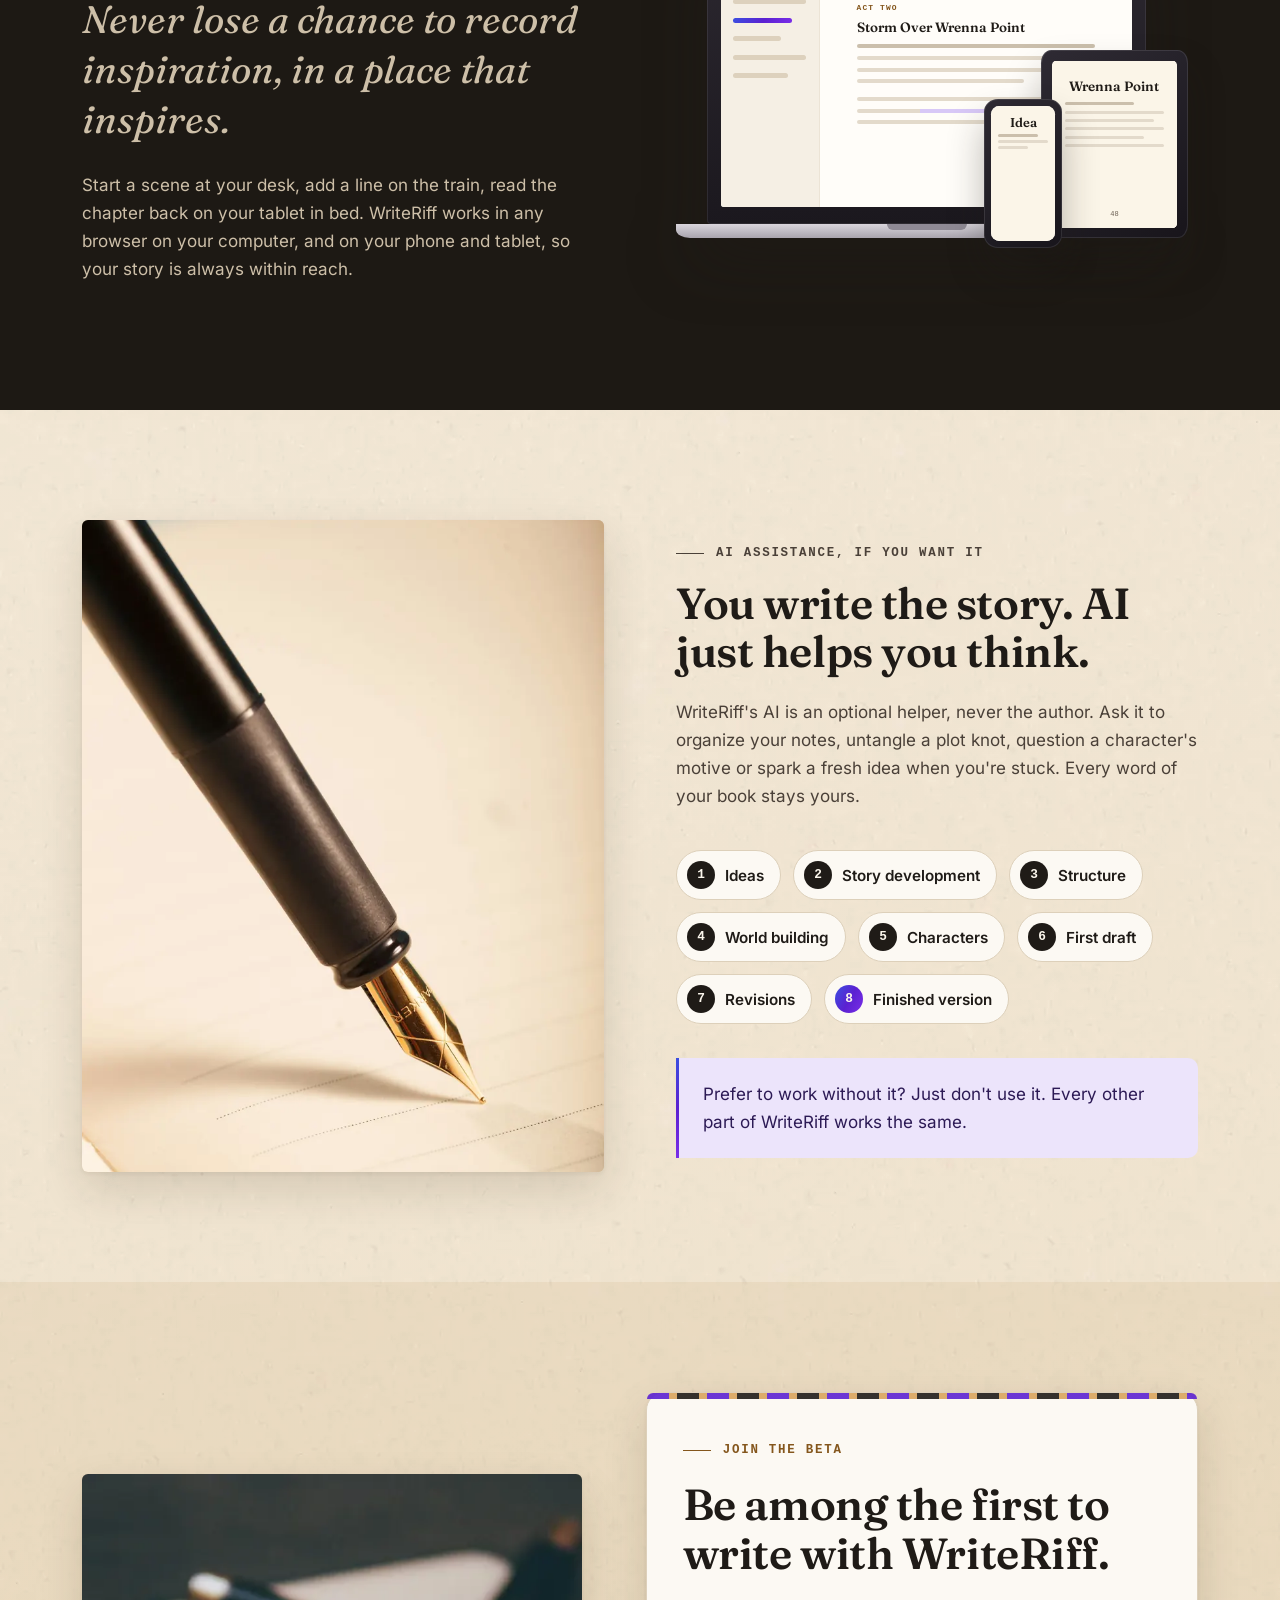
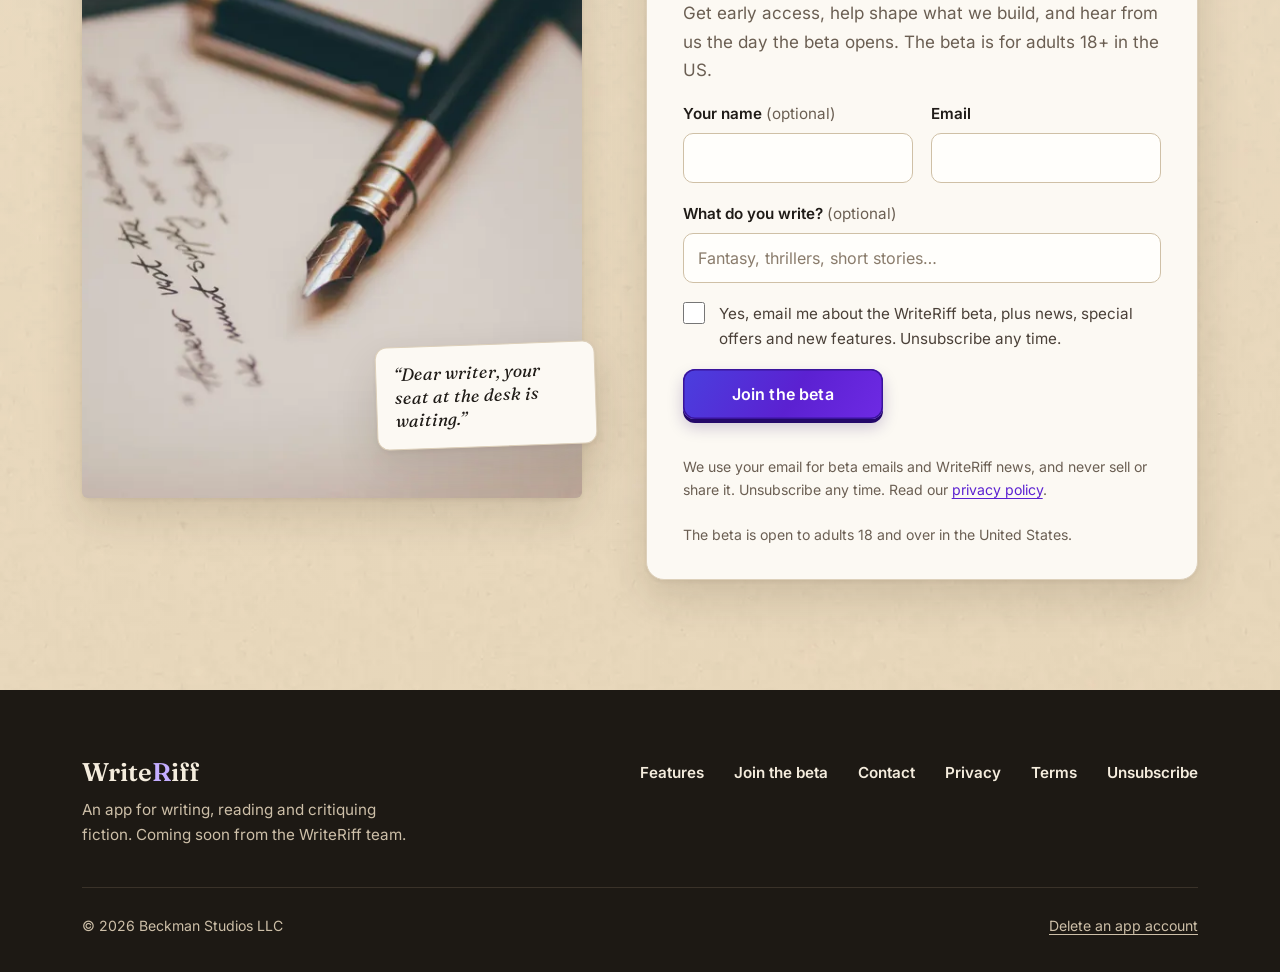
==== commit 98b20852: "Launch setup: downtime alarm and monthly report (GitHub Actions + Pushover), phone-sized photos, acc" ====
--- a/index.html
+++ b/index.html
@@ -107,8 +107,18 @@
     <div class="hero-visual">
       <div class="stamp" aria-hidden="true"><span>Now in<b>the works</b></span></div>
       <figure class="photo framed hero-photo" data-reveal>
-        <img src="assets/img/typewriter-desk.webp" width="1400" height="933" alt="A pale vintage typewriter on a warm wooden desk, seen from above" fetchpriority="high">
-        <img class="sepia" src="assets/img/typewriter-desk.webp" width="1400" height="933" alt="" aria-hidden="true">
+        <picture>
+          <source media="(width > 600px)" srcset="assets/img/typewriter-desk.webp">
+          <img src="assets/img/typewriter-desk.webp"
+               srcset="assets/img/typewriter-desk-720w.webp 720w, assets/img/typewriter-desk-1080w.webp 1080w, assets/img/typewriter-desk.webp 1400w"
+               sizes="calc((100vw - 32px) * 0.94 - 20px)" width="1400" height="933" alt="A pale vintage typewriter on a warm wooden desk, seen from above" fetchpriority="high">
+        </picture>
+        <picture>
+          <source media="(width > 600px)" srcset="assets/img/typewriter-desk.webp">
+          <img class="sepia" src="assets/img/typewriter-desk.webp"
+               srcset="assets/img/typewriter-desk-720w.webp 720w, assets/img/typewriter-desk-1080w.webp 1080w, assets/img/typewriter-desk.webp 1400w"
+               sizes="calc((100vw - 32px) * 0.94 - 20px)" width="1400" height="933" alt="" aria-hidden="true">
+        </picture>
       </figure>
       <div class="laptop" data-reveal data-reveal-delay="260" aria-hidden="true">
         <div class="laptop-lid">
@@ -151,12 +161,32 @@
   <div class="wrap split">
     <div class="split-media collage" data-reveal>
       <figure class="photo">
-        <img src="assets/img/old-books.webp" width="1000" height="666" loading="lazy" alt="A stack of old leather-bound books on a wooden table">
-        <img class="sepia" src="assets/img/old-books.webp" width="1000" height="666" loading="lazy" alt="" aria-hidden="true">
+        <picture>
+          <source media="(width > 600px)" srcset="assets/img/old-books.webp">
+          <img src="assets/img/old-books.webp"
+               srcset="assets/img/old-books-576w.webp 576w, assets/img/old-books-864w.webp 864w, assets/img/old-books.webp 1000w"
+               sizes="calc((100vw - 32px) * 0.72)" width="1000" height="666" loading="lazy" decoding="async" alt="A stack of old leather-bound books on a wooden table">
+        </picture>
+        <picture>
+          <source media="(width > 600px)" srcset="assets/img/old-books.webp">
+          <img class="sepia" src="assets/img/old-books.webp"
+               srcset="assets/img/old-books-576w.webp 576w, assets/img/old-books-864w.webp 864w, assets/img/old-books.webp 1000w"
+               sizes="calc((100vw - 32px) * 0.72)" width="1000" height="666" loading="lazy" decoding="async" alt="" aria-hidden="true">
+        </picture>
       </figure>
       <figure class="photo">
-        <img src="assets/img/book-phone-laptop.webp" width="720" height="1080" loading="lazy" alt="An open old book beside a smartphone and the corner of a laptop on a wooden desk">
-        <img class="sepia" src="assets/img/book-phone-laptop.webp" width="720" height="1080" loading="lazy" alt="" aria-hidden="true">
+        <picture>
+          <source media="(width > 600px)" srcset="assets/img/book-phone-laptop.webp">
+          <img src="assets/img/book-phone-laptop.webp"
+               srcset="assets/img/book-phone-laptop-352w.webp 352w, assets/img/book-phone-laptop-528w.webp 528w, assets/img/book-phone-laptop.webp 720w"
+               sizes="calc((100vw - 32px) * 0.46 - 10px)" width="720" height="1080" loading="lazy" decoding="async" alt="An open old book beside a smartphone and the corner of a laptop on a wooden desk">
+        </picture>
+        <picture>
+          <source media="(width > 600px)" srcset="assets/img/book-phone-laptop.webp">
+          <img class="sepia" src="assets/img/book-phone-laptop.webp"
+               srcset="assets/img/book-phone-laptop-352w.webp 352w, assets/img/book-phone-laptop-528w.webp 528w, assets/img/book-phone-laptop.webp 720w"
+               sizes="calc((100vw - 32px) * 0.46 - 10px)" width="720" height="1080" loading="lazy" decoding="async" alt="" aria-hidden="true">
+        </picture>
       </figure>
     </div>
     <div data-reveal data-reveal-delay="120">
@@ -258,8 +288,8 @@
     </div>
     <div class="split-media" data-reveal data-reveal-delay="120">
       <figure class="photo">
-        <img src="assets/img/fountain-pen.webp" width="800" height="1200" loading="lazy" alt="Close-up of a fountain pen nib touching cream paper">
-        <img class="sepia" src="assets/img/fountain-pen.webp" width="800" height="1200" loading="lazy" alt="" aria-hidden="true">
+        <img src="assets/img/fountain-pen.webp" width="800" height="1200" loading="lazy" decoding="async" alt="Close-up of a fountain pen nib touching cream paper">
+        <img class="sepia" src="assets/img/fountain-pen.webp" width="800" height="1200" loading="lazy" decoding="async" alt="" aria-hidden="true">
       </figure>
     </div>
   </div>
@@ -269,8 +299,8 @@
   <div class="wrap cta-grid">
     <div class="cta-photo" data-reveal>
       <figure class="photo">
-        <img src="assets/img/pen-letter.webp" width="1000" height="666" loading="lazy" alt="A fountain pen resting on a handwritten letter">
-        <img class="sepia" src="assets/img/pen-letter.webp" width="1000" height="666" loading="lazy" alt="" aria-hidden="true">
+        <img src="assets/img/pen-letter.webp" width="1000" height="666" loading="lazy" decoding="async" alt="A fountain pen resting on a handwritten letter">
+        <img class="sepia" src="assets/img/pen-letter.webp" width="1000" height="666" loading="lazy" decoding="async" alt="" aria-hidden="true">
       </figure>
       <p class="tag">“Dear writer, your seat at the desk is waiting.”</p>
     </div>
--- a/css/site.css
+++ b/css/site.css
@@ -218,6 +218,7 @@
 
 /* ---------- photos: start in sepia, bloom into colour when revealed ---------- */
 .photo { position: relative; margin: 0; border-radius: 6px; overflow: hidden; background: #d8c7a8; box-shadow: var(--shadow-2); }
+.photo picture { display: contents; }
 .photo img { width: 100%; height: 100%; object-fit: cover; }
 .photo .sepia { position: absolute; inset: 0; filter: sepia(.9) saturate(.75) contrast(.95) brightness(1.02); opacity: 1; transition: opacity 1.8s ease .35s; }
 .photo.framed { padding: 10px; background: #fffdf8; border-radius: 4px; }
@@ -509,6 +510,7 @@
   .hero-visual .laptop { left: 0; width: 64%; }
   .hero-visual .phone { right: 2%; width: 19%; }
   .hero-visual { padding-bottom: 120px; }
+  .hero-photo img { aspect-ratio: 1400 / 933; }
   .stamp { width: 84px; height: 84px; font-size: .58rem; top: -14px; left: 0; }
   .stamp b { font-size: .86rem; }
   .form-card { padding: 30px 20px 24px; }
@@ -580,7 +582,7 @@
 body {
   background-color: #f8f2e6;
   background-image:
-    url(../assets/img/parchment-corner-50.webp),
+    var(--parchment-corner, url(../assets/img/parchment-corner-50.webp)),
     url(../assets/img/paper-fibre.webp),
     radial-gradient(ellipse 80% 1100px at 15% 0, rgba(255, 252, 245, .85), rgba(255, 252, 245, 0) 100%),
     linear-gradient(170deg, #fbf6ec 0%, #f8f1e4 35%, #f4eada 70%, #f0e3cc 100%);
@@ -589,7 +591,13 @@
   background-repeat: no-repeat, repeat, no-repeat, no-repeat;
   background-blend-mode: normal, multiply, normal, normal;
 }
-@media (max-width: 700px) { body { background-size: 160% auto, 1000px 1000px, auto, auto; } }
+@media (max-width: 700px) {
+  body {
+    /* The rightmost 875 of 1400 pixels filled the viewport at 160% width. */
+    --parchment-corner: url(../assets/img/parchment-corner-50-phone-875w.webp);
+    background-size: 100% auto, 1000px 1000px, auto, auto;
+  }
+}
 
 /* Join the beta: built like "See the features" (a fine stroke on the face + a solid key base under it + a soft
    drop shadow), in the button's own purple. The base is a clearly deeper shade, so it reads as the key's shadow.
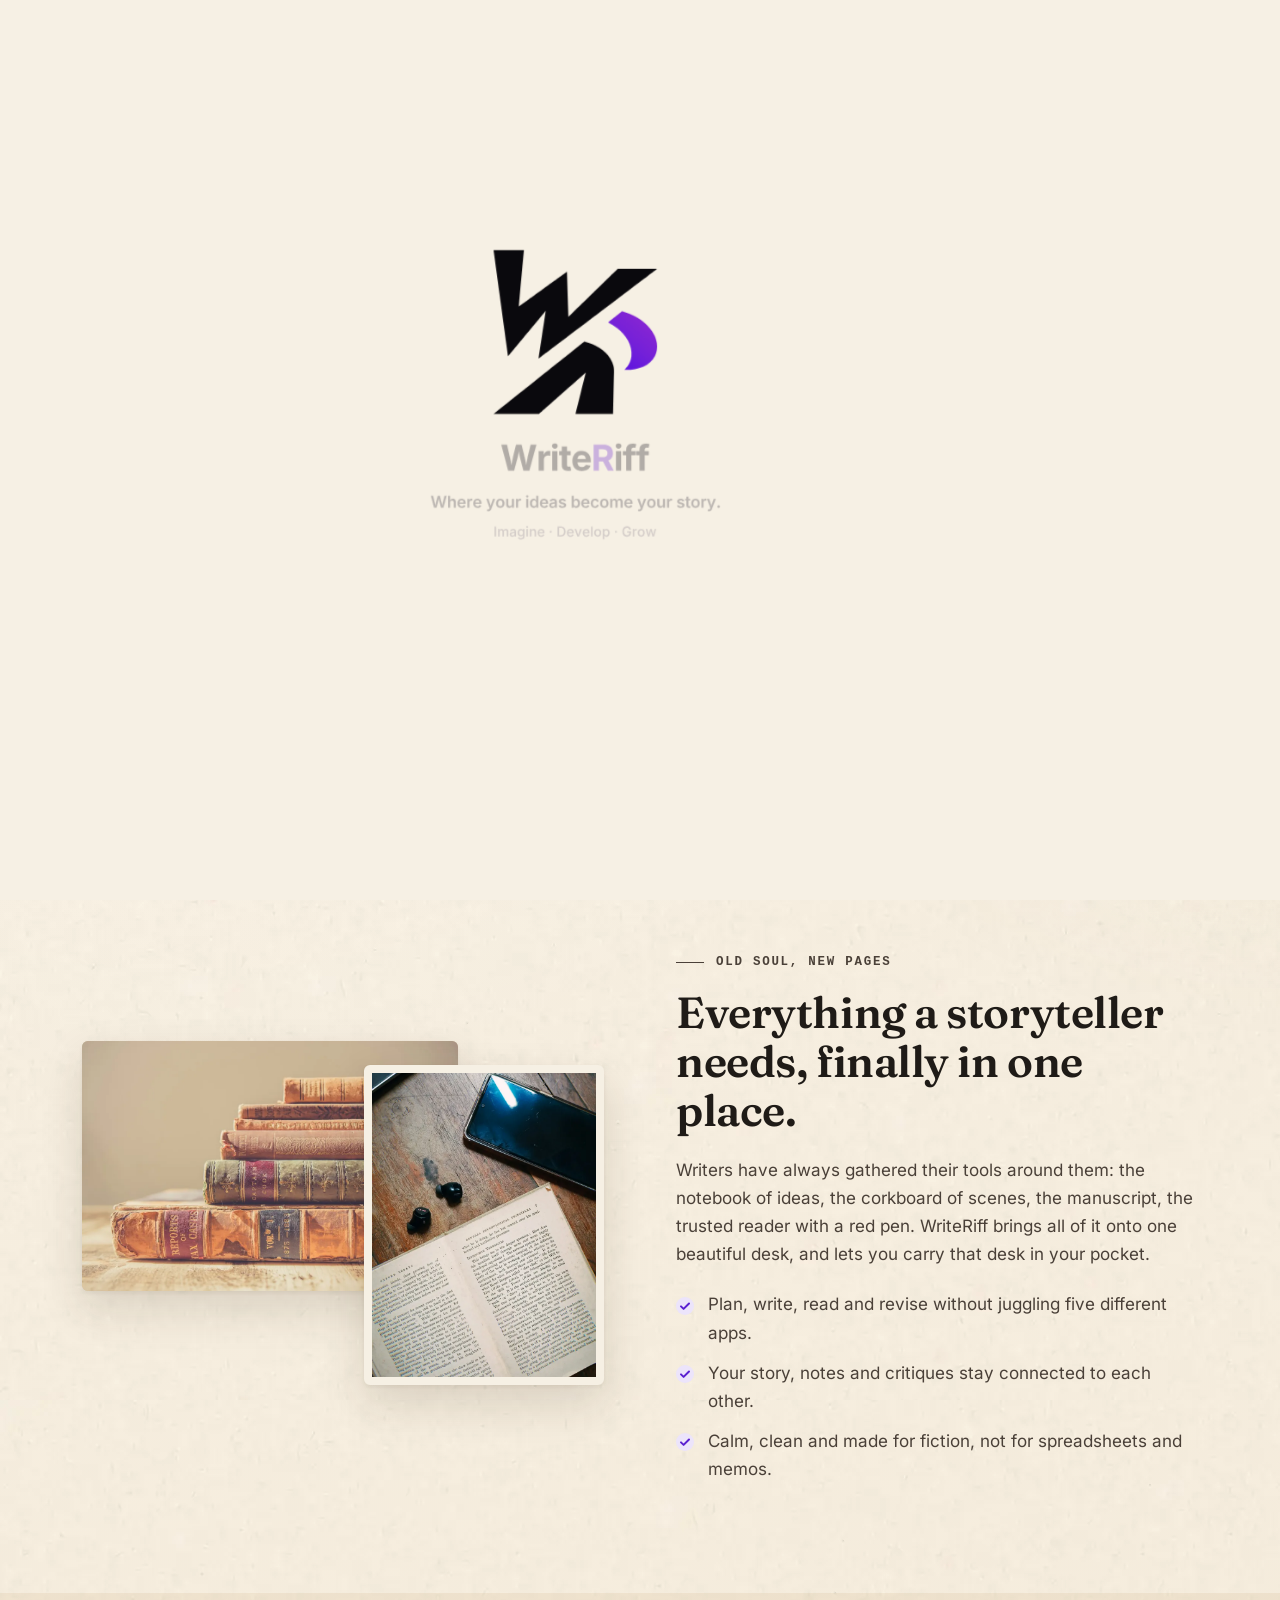
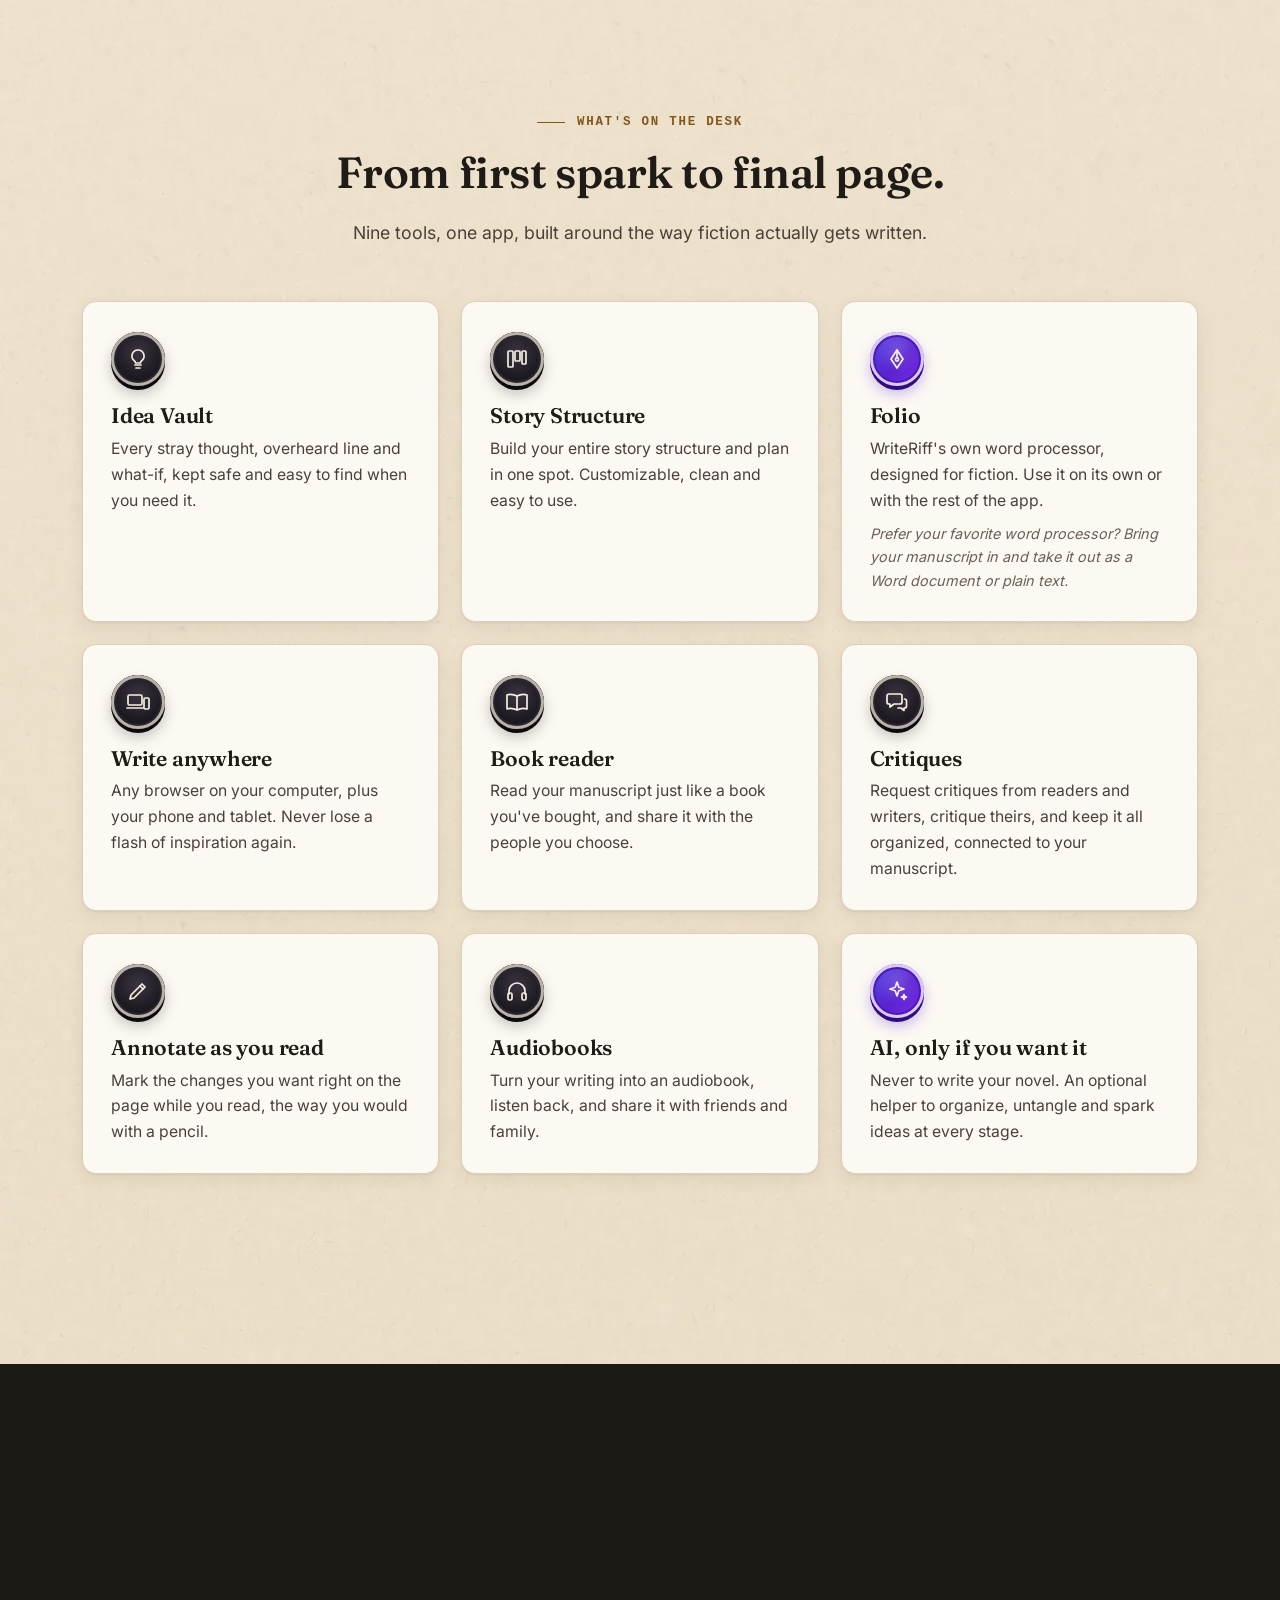
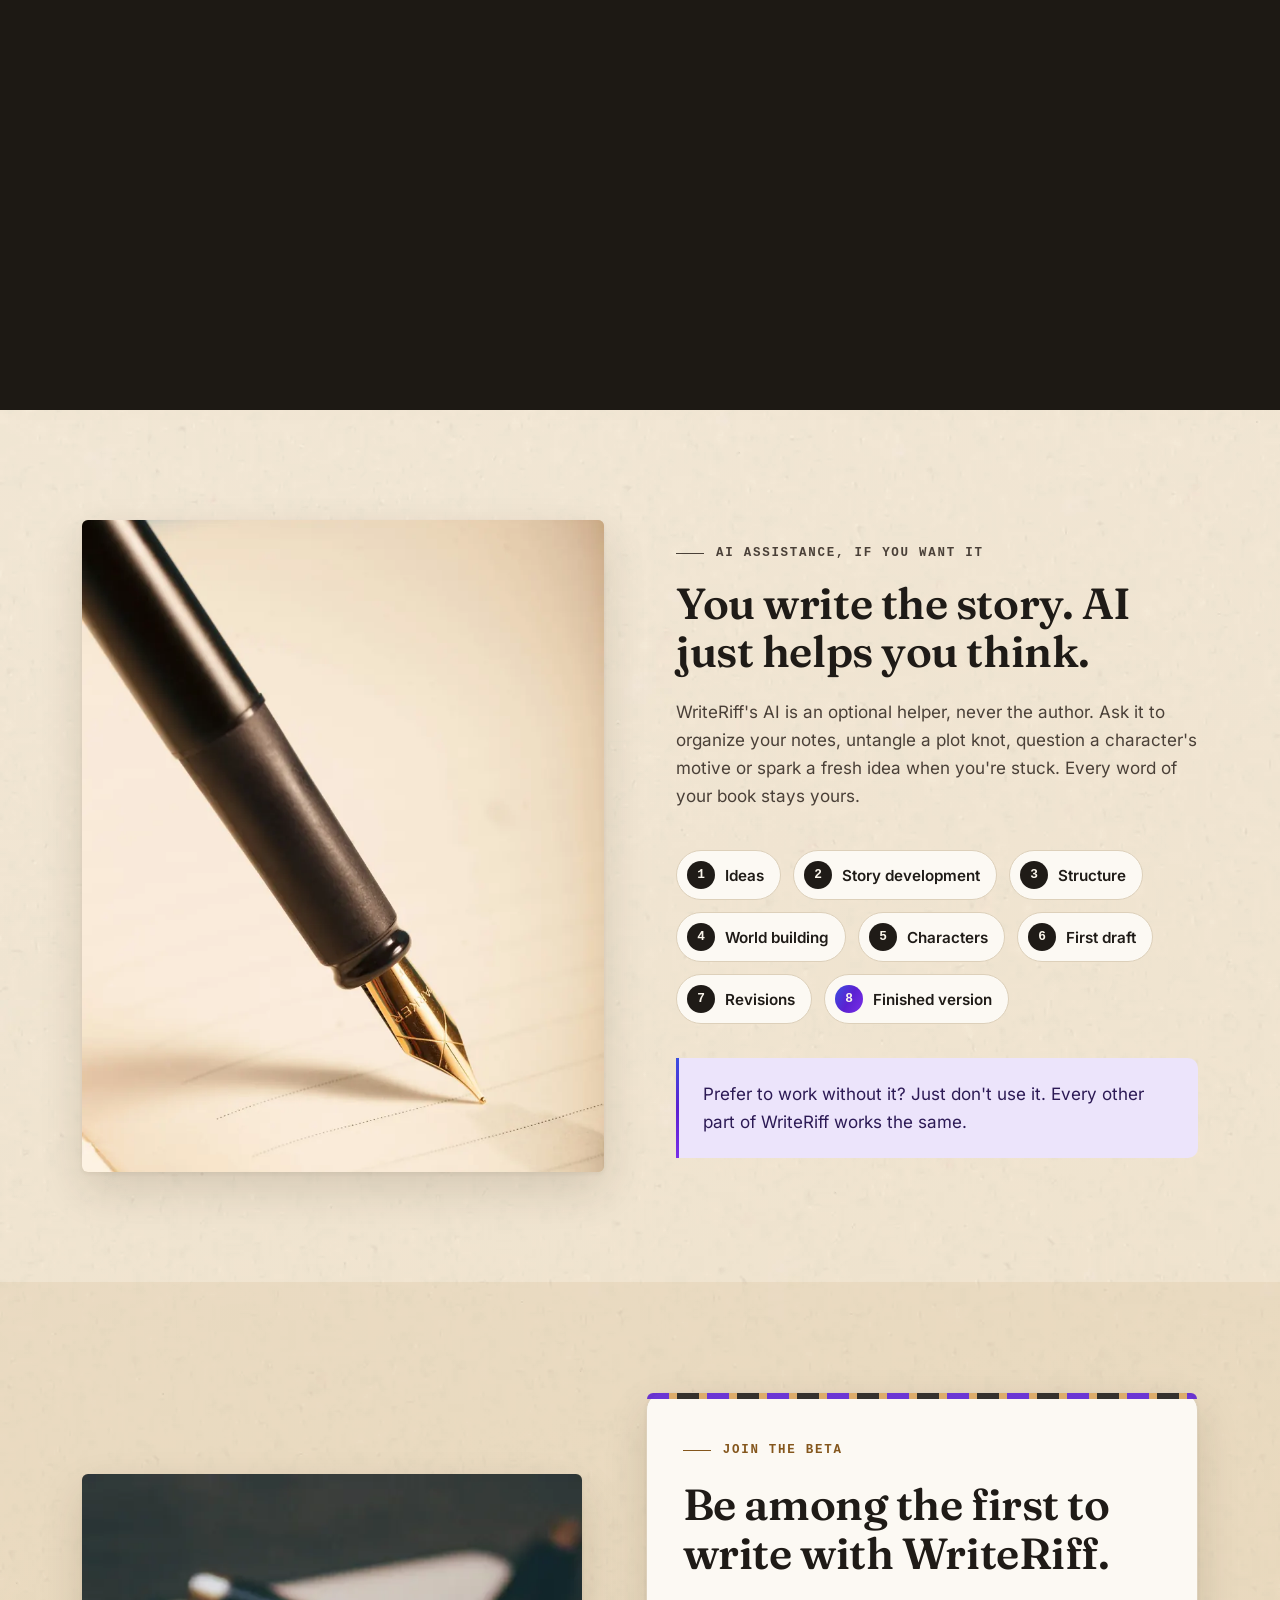
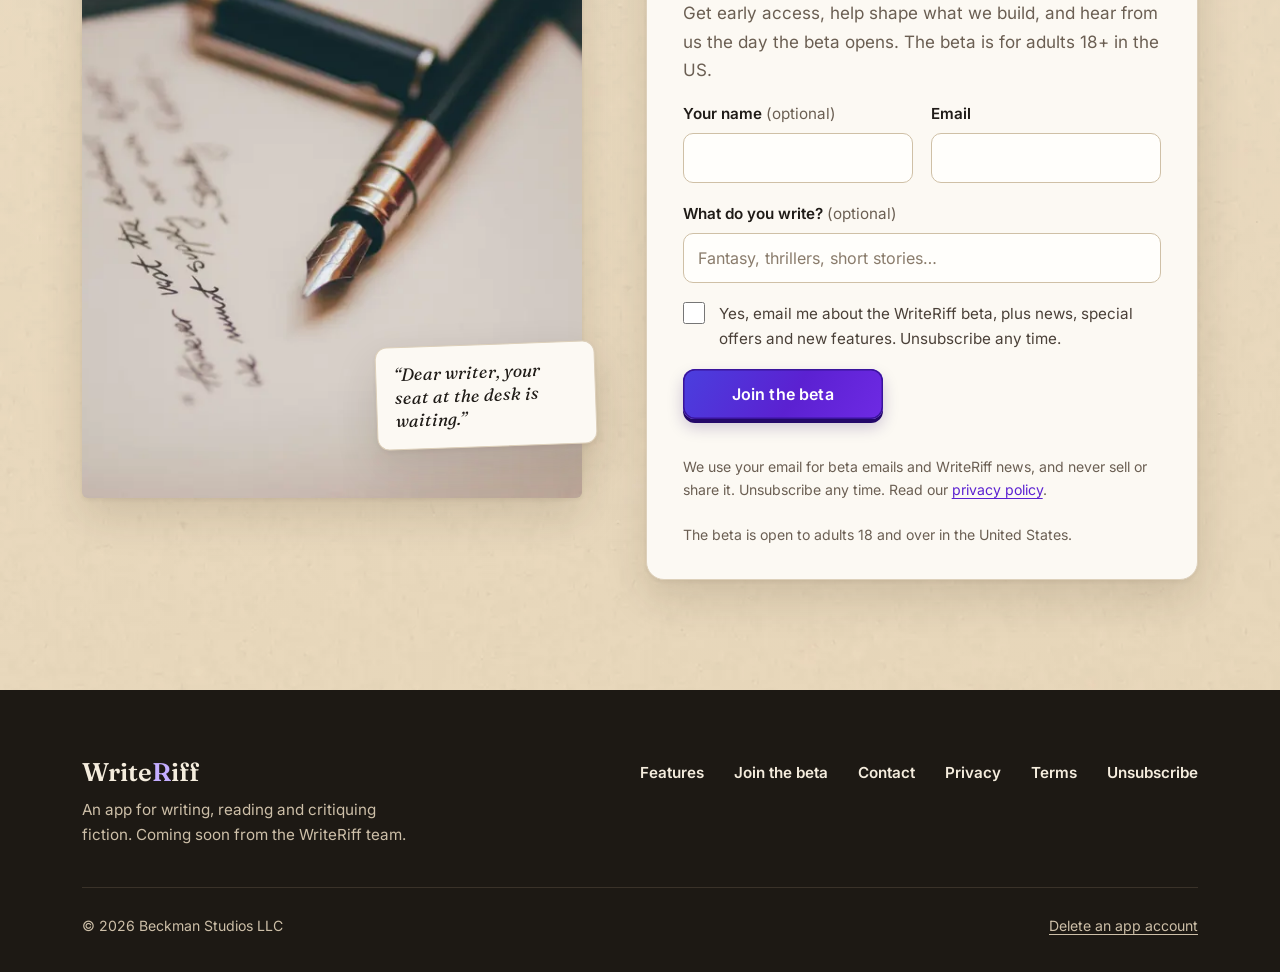
==== commit 7f1a0c9f: "Website audit fixes: forms, US spelling, phone menu, alarm and report scripts, data and legal lists " ====
--- a/index.html
+++ b/index.html
@@ -212,7 +212,7 @@
     <div class="cards">
       <article class="card" data-reveal><span class="keycap"><svg viewBox="0 0 24 24" aria-hidden="true"><path d="M9 18h6M10 21h4M12 3a6 6 0 0 0-3.5 10.9c.6.5 1 1.2 1 2.1h5c0-.9.4-1.6 1-2.1A6 6 0 0 0 12 3z"/></svg></span><h3>Idea Vault</h3><p>Every stray thought, overheard line and what-if, kept safe and easy to find when you need it.</p></article>
       <article class="card" data-reveal data-reveal-delay="80"><span class="keycap"><svg viewBox="0 0 24 24" aria-hidden="true"><rect x="3" y="4" width="5" height="16" rx="1"/><rect x="10" y="4" width="5" height="10" rx="1"/><rect x="17" y="4" width="4" height="13" rx="1"/></svg></span><h3>Story Structure</h3><p>Build your entire story structure and plan in one spot. Customizable, clean and easy to use.</p></article>
-      <article class="card" data-reveal data-reveal-delay="160"><span class="keycap p"><svg viewBox="0 0 24 24" aria-hidden="true"><path d="M12 21l-6-9 6-9 6 9-6 9z"/><circle cx="12" cy="12.5" r="1.6"/><path d="M12 3v7.8"/></svg></span><h3>Folio</h3><p>WriteRiff's own word processor, designed for fiction. Use it on its own or with the rest of the app.<span class="io"><em>Prefer your favourite word processor? Bring your manuscript in and take it out as a Word document or plain text.</em></span></p></article>
+      <article class="card" data-reveal data-reveal-delay="160"><span class="keycap p"><svg viewBox="0 0 24 24" aria-hidden="true"><path d="M12 21l-6-9 6-9 6 9-6 9z"/><circle cx="12" cy="12.5" r="1.6"/><path d="M12 3v7.8"/></svg></span><h3>Folio</h3><p>WriteRiff's own word processor, designed for fiction. Use it on its own or with the rest of the app.<span class="io"><em>Prefer your favorite word processor? Bring your manuscript in and take it out as a Word document or plain text.</em></span></p></article>
       <article class="card" data-reveal><span class="keycap"><svg viewBox="0 0 24 24" aria-hidden="true"><rect x="2" y="5" width="14" height="10" rx="1.5"/><path d="M1 18h16"/><rect x="18" y="8" width="5" height="11" rx="1.2"/></svg></span><h3>Write anywhere</h3><p>Any browser on your computer, plus your phone and tablet. Never lose a flash of inspiration again.</p></article>
       <article class="card" data-reveal data-reveal-delay="80"><span class="keycap"><svg viewBox="0 0 24 24" aria-hidden="true"><path d="M2 5c3-1 6-1 10 1v14c-4-2-7-2-10-1zM22 5c-3-1-6-1-10 1v14c4-2 7-2 10-1z"/></svg></span><h3>Book reader</h3><p>Read your manuscript just like a book you've bought, and share it with the people you choose.</p></article>
       <article class="card" data-reveal data-reveal-delay="160"><span class="keycap"><svg viewBox="0 0 24 24" aria-hidden="true"><path d="M4 4h11a2 2 0 0 1 2 2v6a2 2 0 0 1-2 2H9l-4 3v-3H4a2 2 0 0 1-2-2V6a2 2 0 0 1 2-2z"/><path d="M19.5 9a2 2 0 0 1 2 2v5a2 2 0 0 1-2 2H19v2.5L16 18h-3"/></svg></span><h3>Critiques</h3><p>Request critiques from readers and writers, critique theirs, and keep it all organized, connected to your manuscript.</p></article>
@@ -308,7 +308,7 @@
       <p class="eyebrow">Join the beta</p>
       <h2>Be among the first to write with WriteRiff.</h2>
       <p class="muted">Get early access, help shape what we build, and hear from us the day the beta opens. The beta is for adults 18+ in the US.</p>
-      <form class="form" data-wr-form="beta" novalidate>
+      <form class="form" data-wr-form="beta" novalidate method="post">
         <div class="row2">
           <div class="field"><label for="b-name">Your name <span class="opt">(optional)</span></label><input id="b-name" name="name" type="text" autocomplete="name" maxlength="100"></div>
           <div class="field"><label for="b-email">Email</label><input id="b-email" name="email" type="email" autocomplete="email" required maxlength="254"></div>
--- a/css/site.css
+++ b/css/site.css
@@ -159,7 +159,8 @@
   .site-nav a:not(.key) { padding: 14px 4px; border-bottom: 1px solid var(--line); font-size: 1.05rem; }
   .site-nav a:not(.key)::after { display: none; }
   .site-nav .key { margin-top: 16px; }
-  .no-js .site-nav { position: static; opacity: 1; visibility: visible; transform: none; }
+  html:not(.js) .site-nav { position: static; opacity: 1; visibility: visible; transform: none; }
+  html:not(.js) .nav-toggle { display: none; }
 }
 
 /* ---------- sections ---------- */
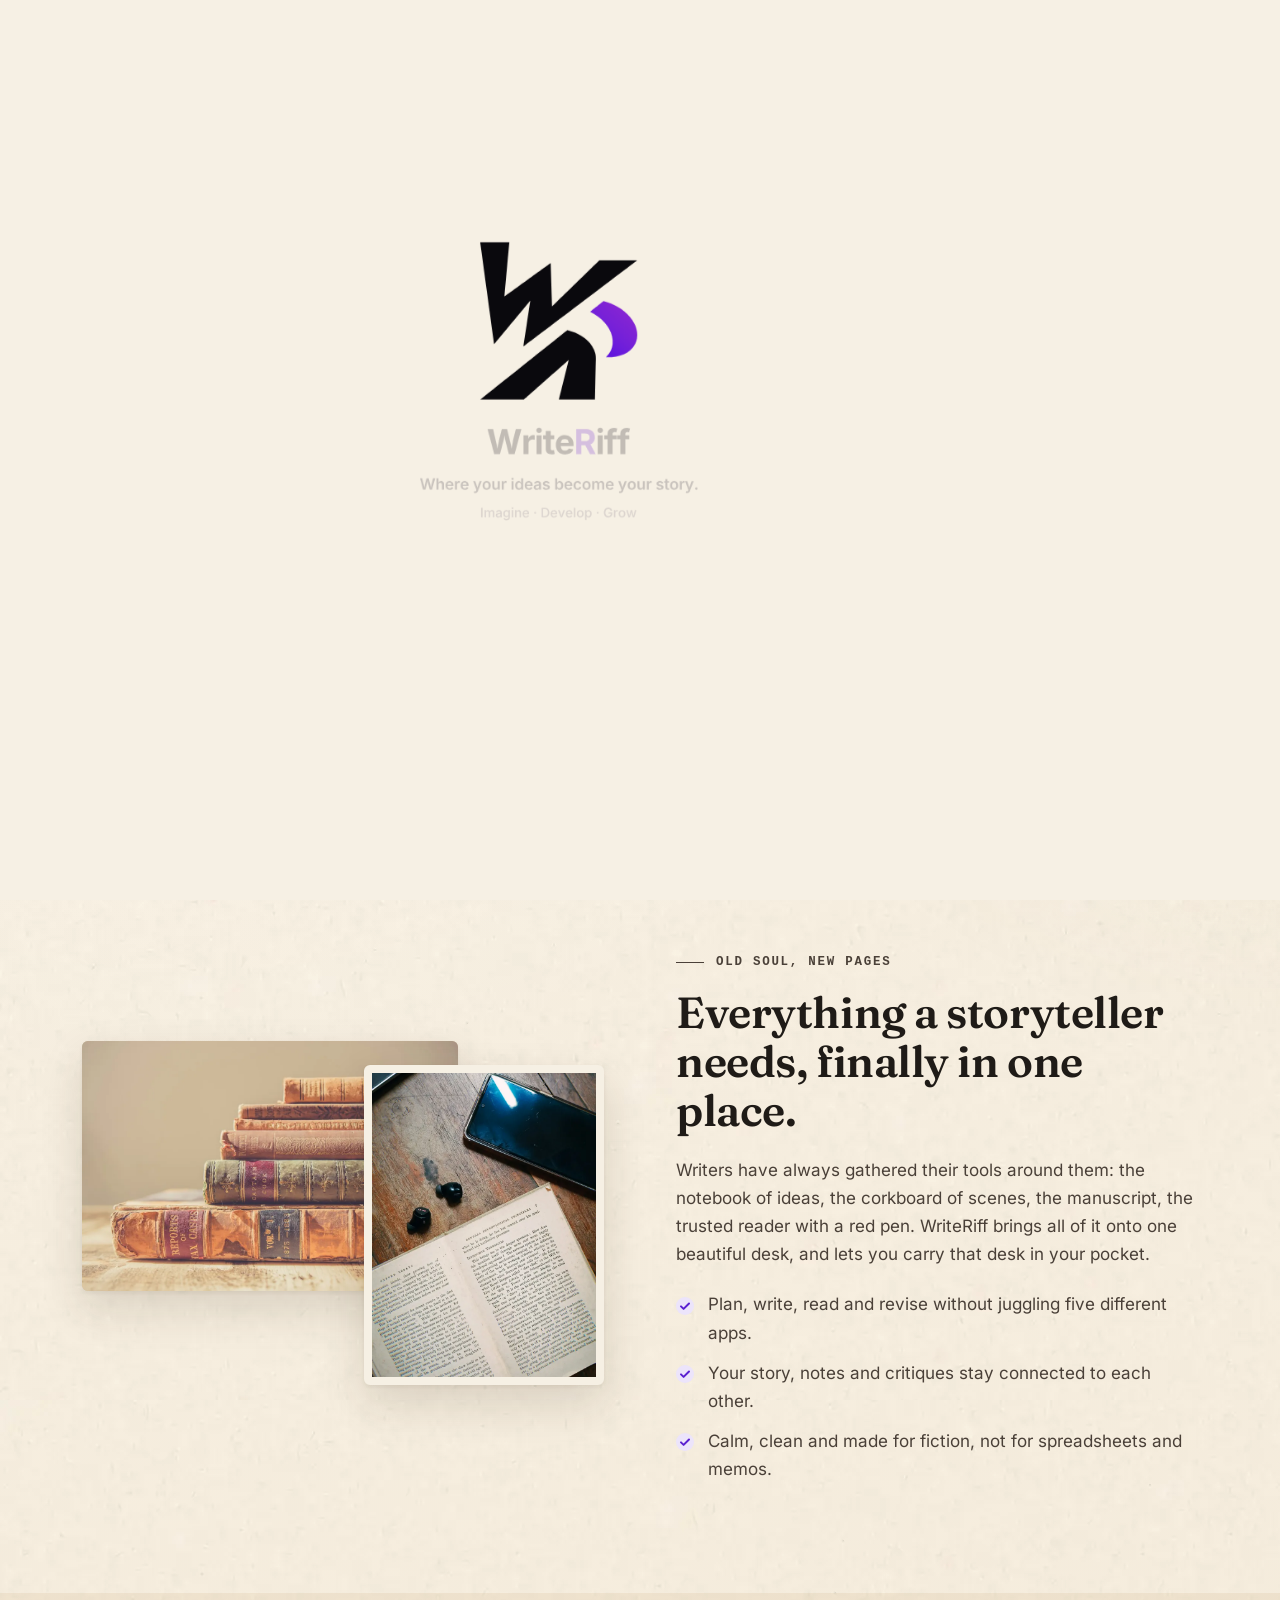
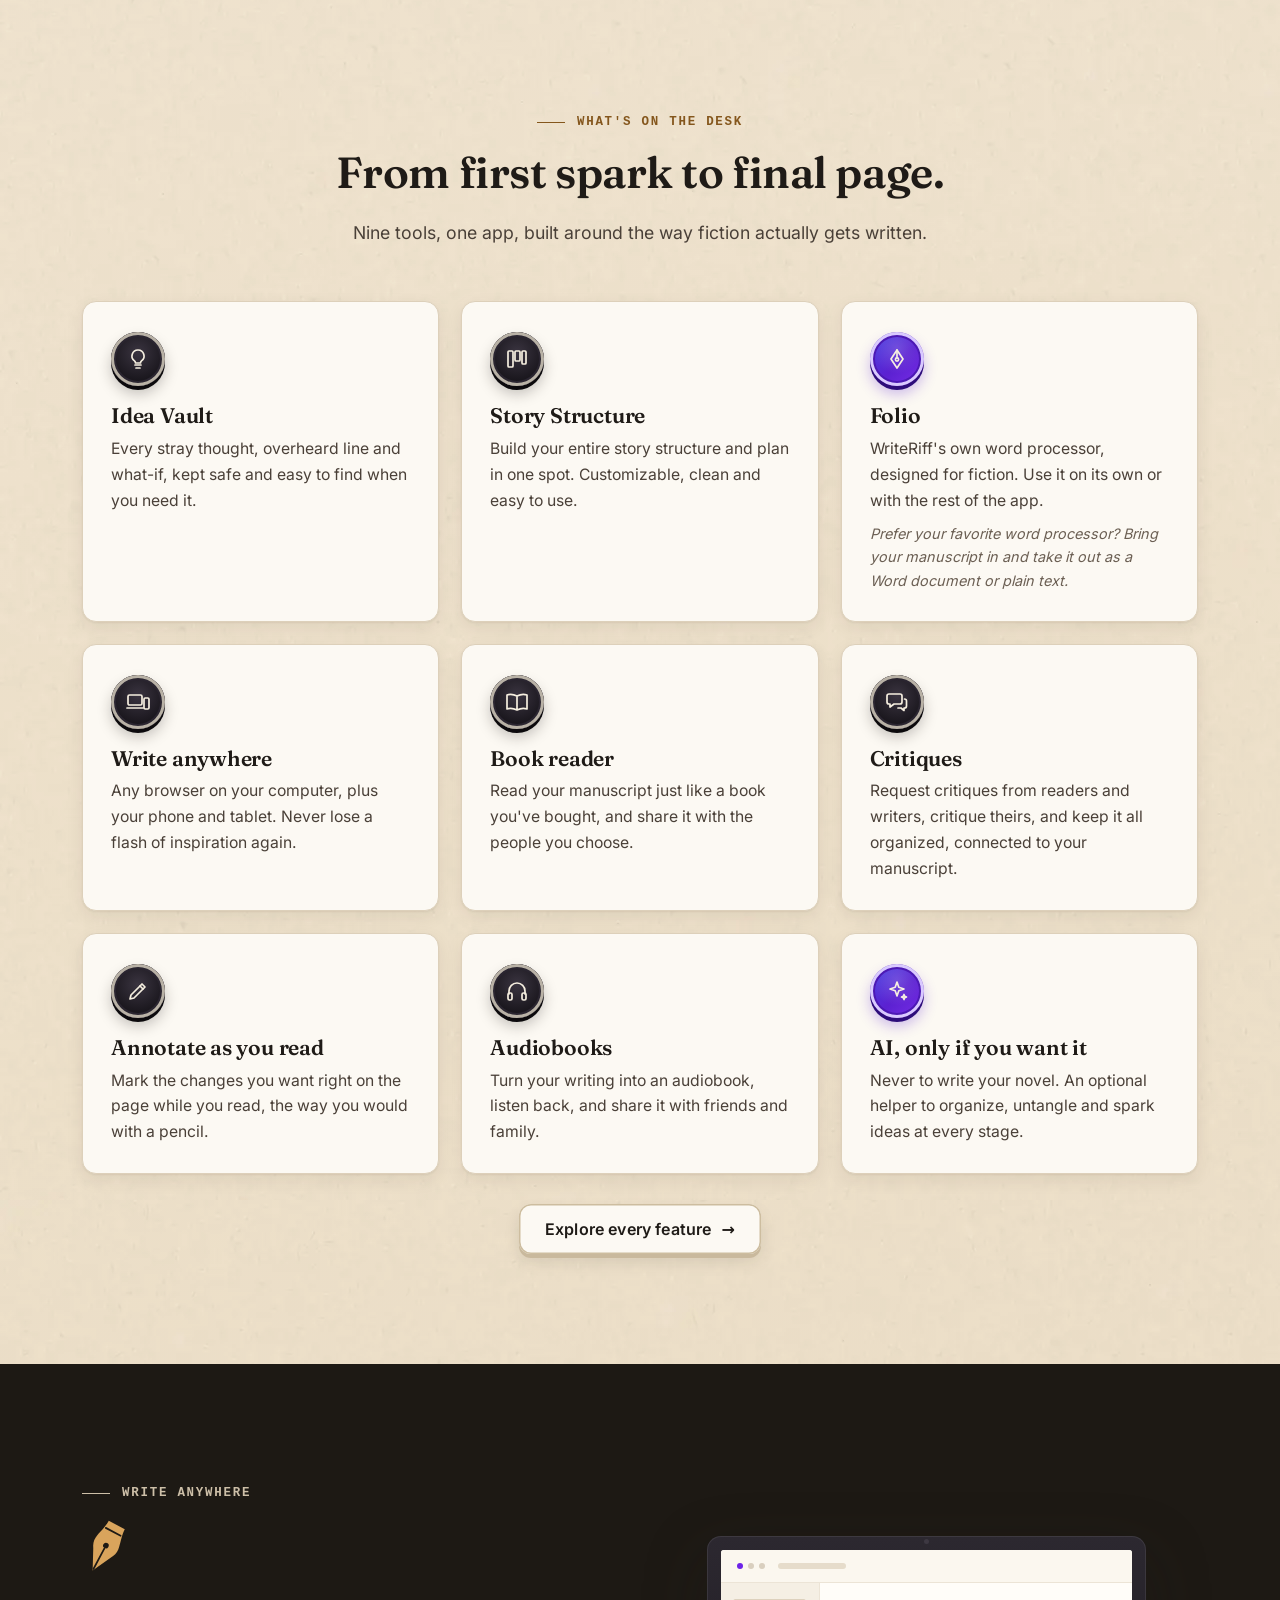
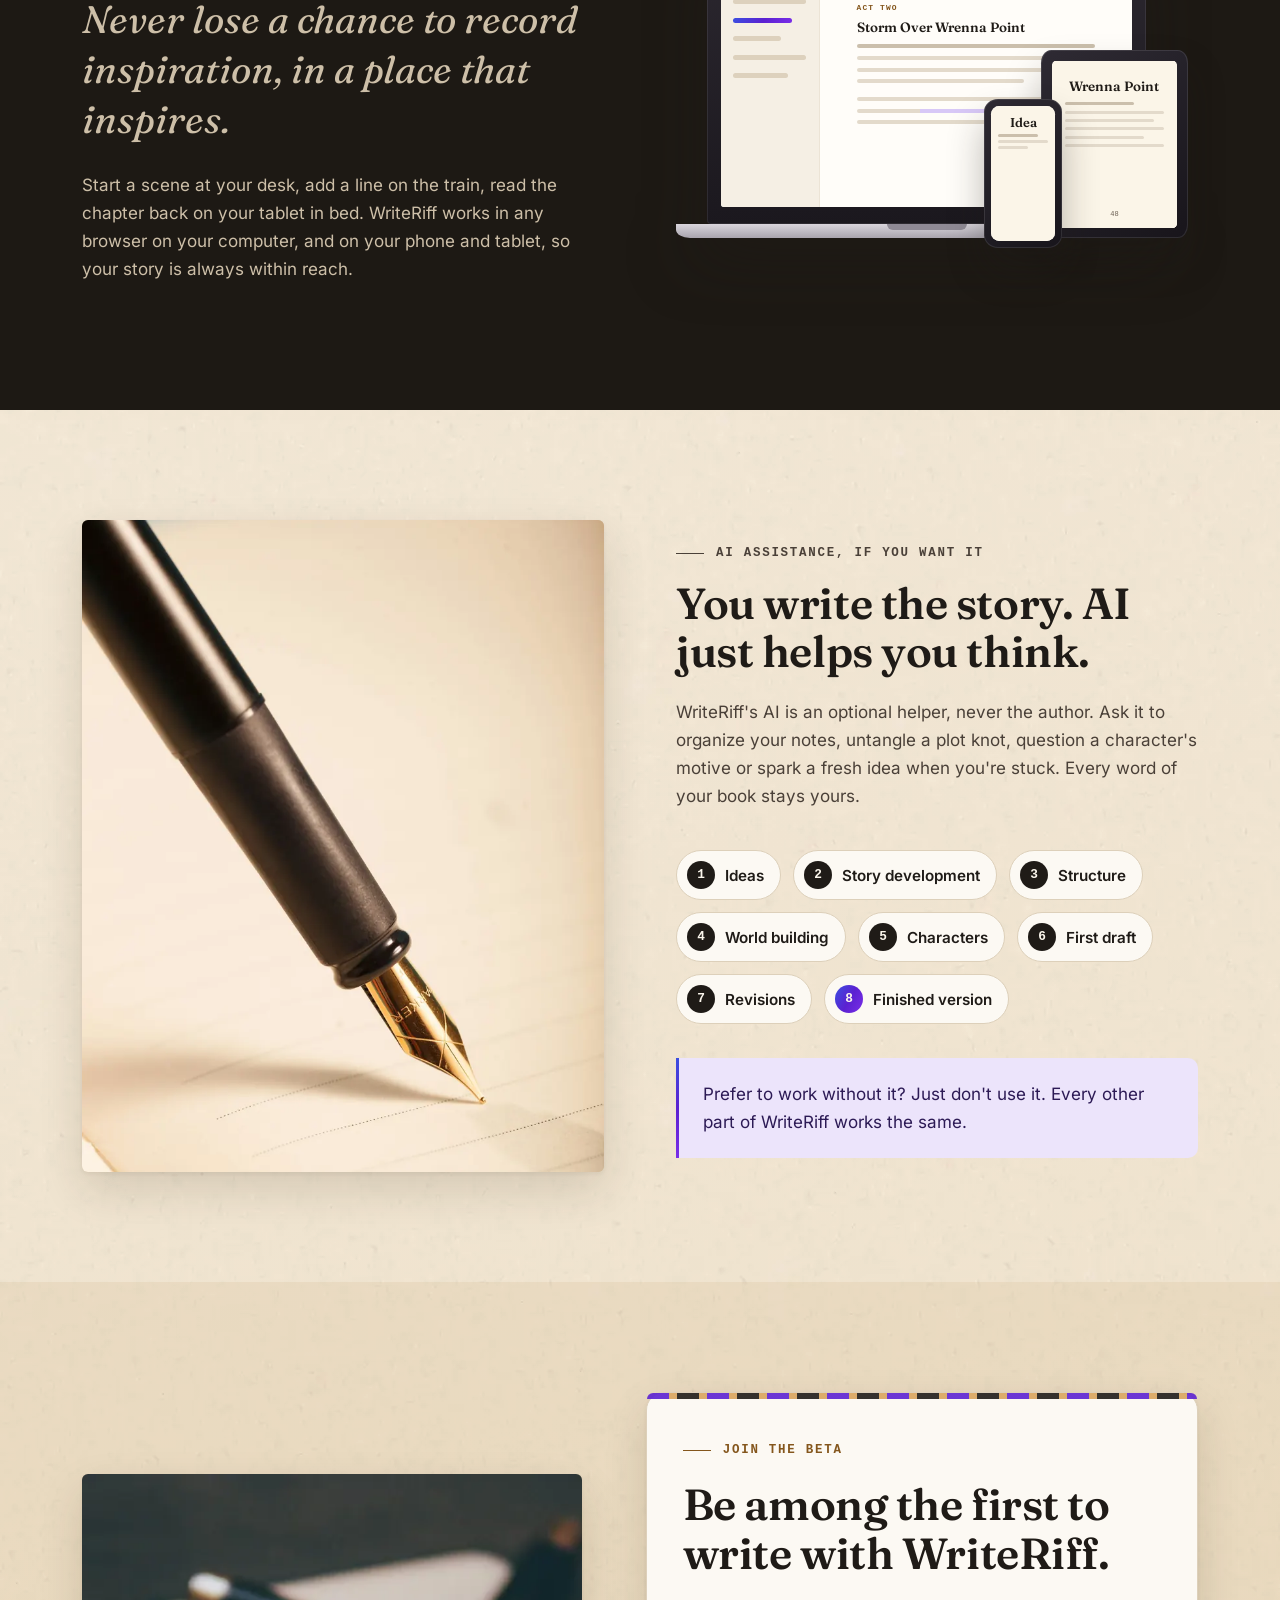
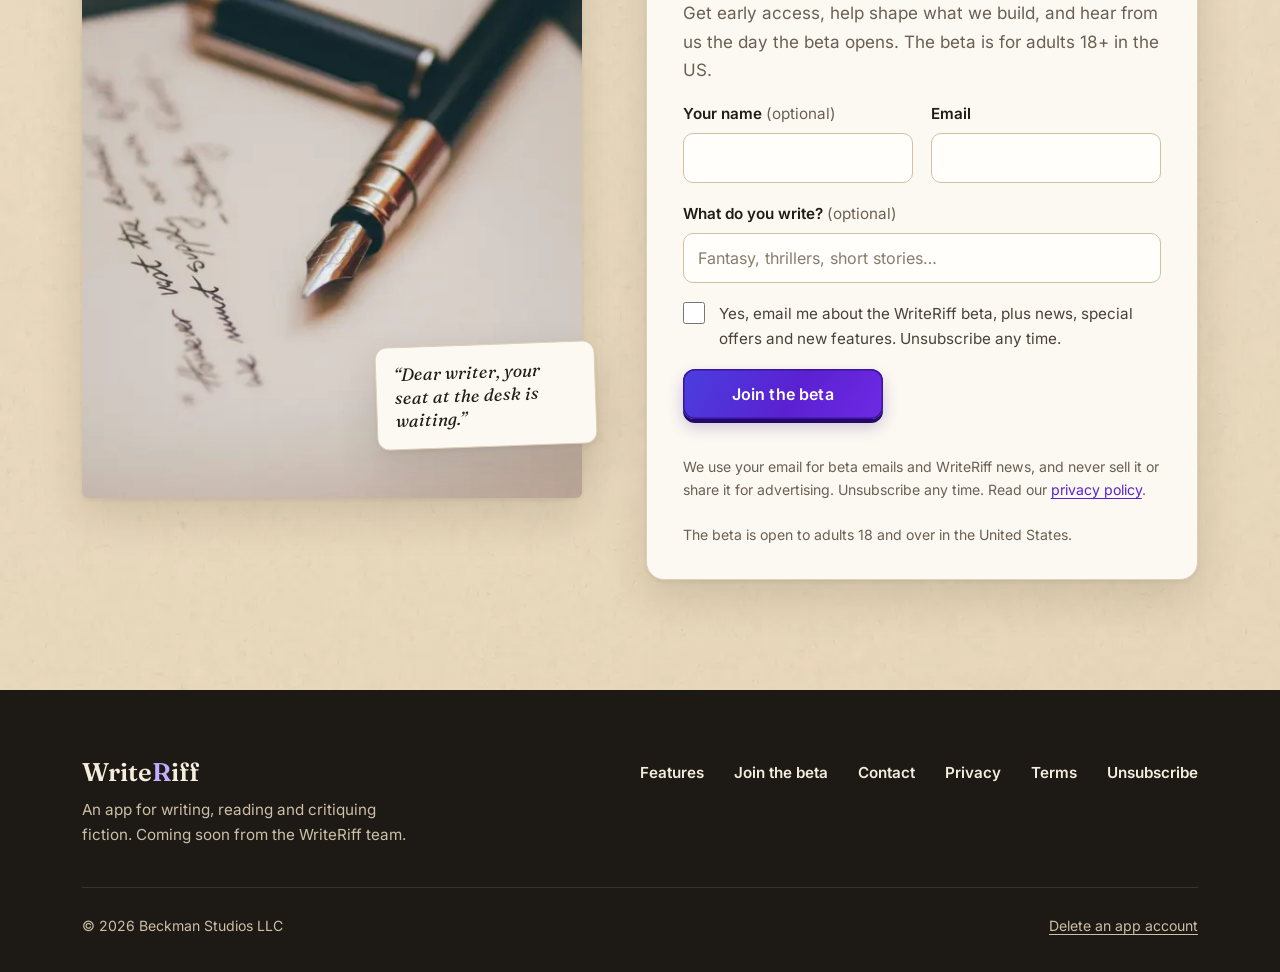
==== commit 56a89ce1: "Critiques and sharing marked "coming soon"; beta form says "never sell it or share it for advertisin" ====
--- a/index.html
+++ b/index.html
@@ -319,7 +319,7 @@
         <div class="wr-hp" aria-hidden="true"><label>Company<input name="company" tabindex="-1" autocomplete="off"></label></div>
         <button class="key key-primary" type="submit">Join the beta</button>
         <p class="form-status" data-wr-status role="status" aria-live="polite"></p>
-        <p class="form-note">We use your email for beta emails and WriteRiff news, and never sell or share it. Unsubscribe any time. Read our <a href="privacy/">privacy policy</a>.</p>
+        <p class="form-note">We use your email for beta emails and WriteRiff news, and never sell it or share it for advertising. Unsubscribe any time. Read our <a href="privacy/">privacy policy</a>.</p>
         <p class="form-note age">The beta is open to adults 18 and over in the United States.</p>
       </form>
     </div>
